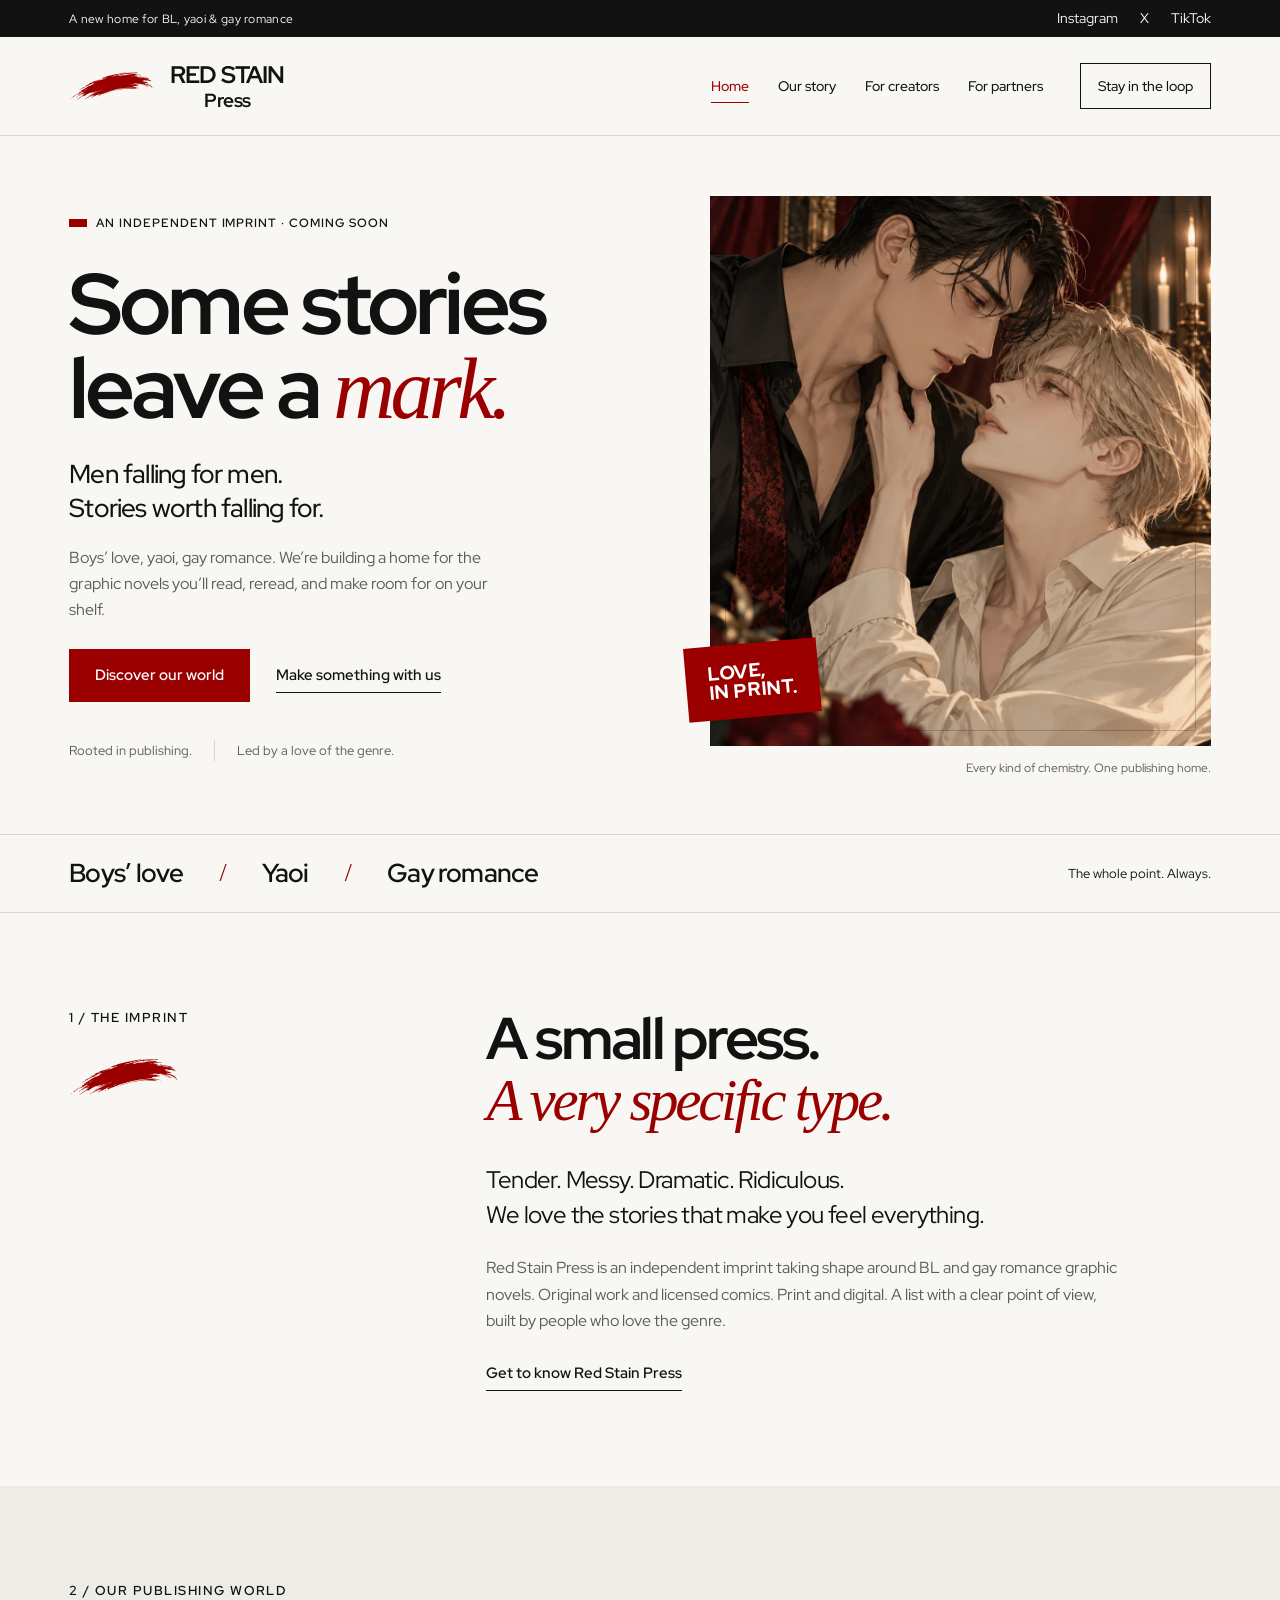
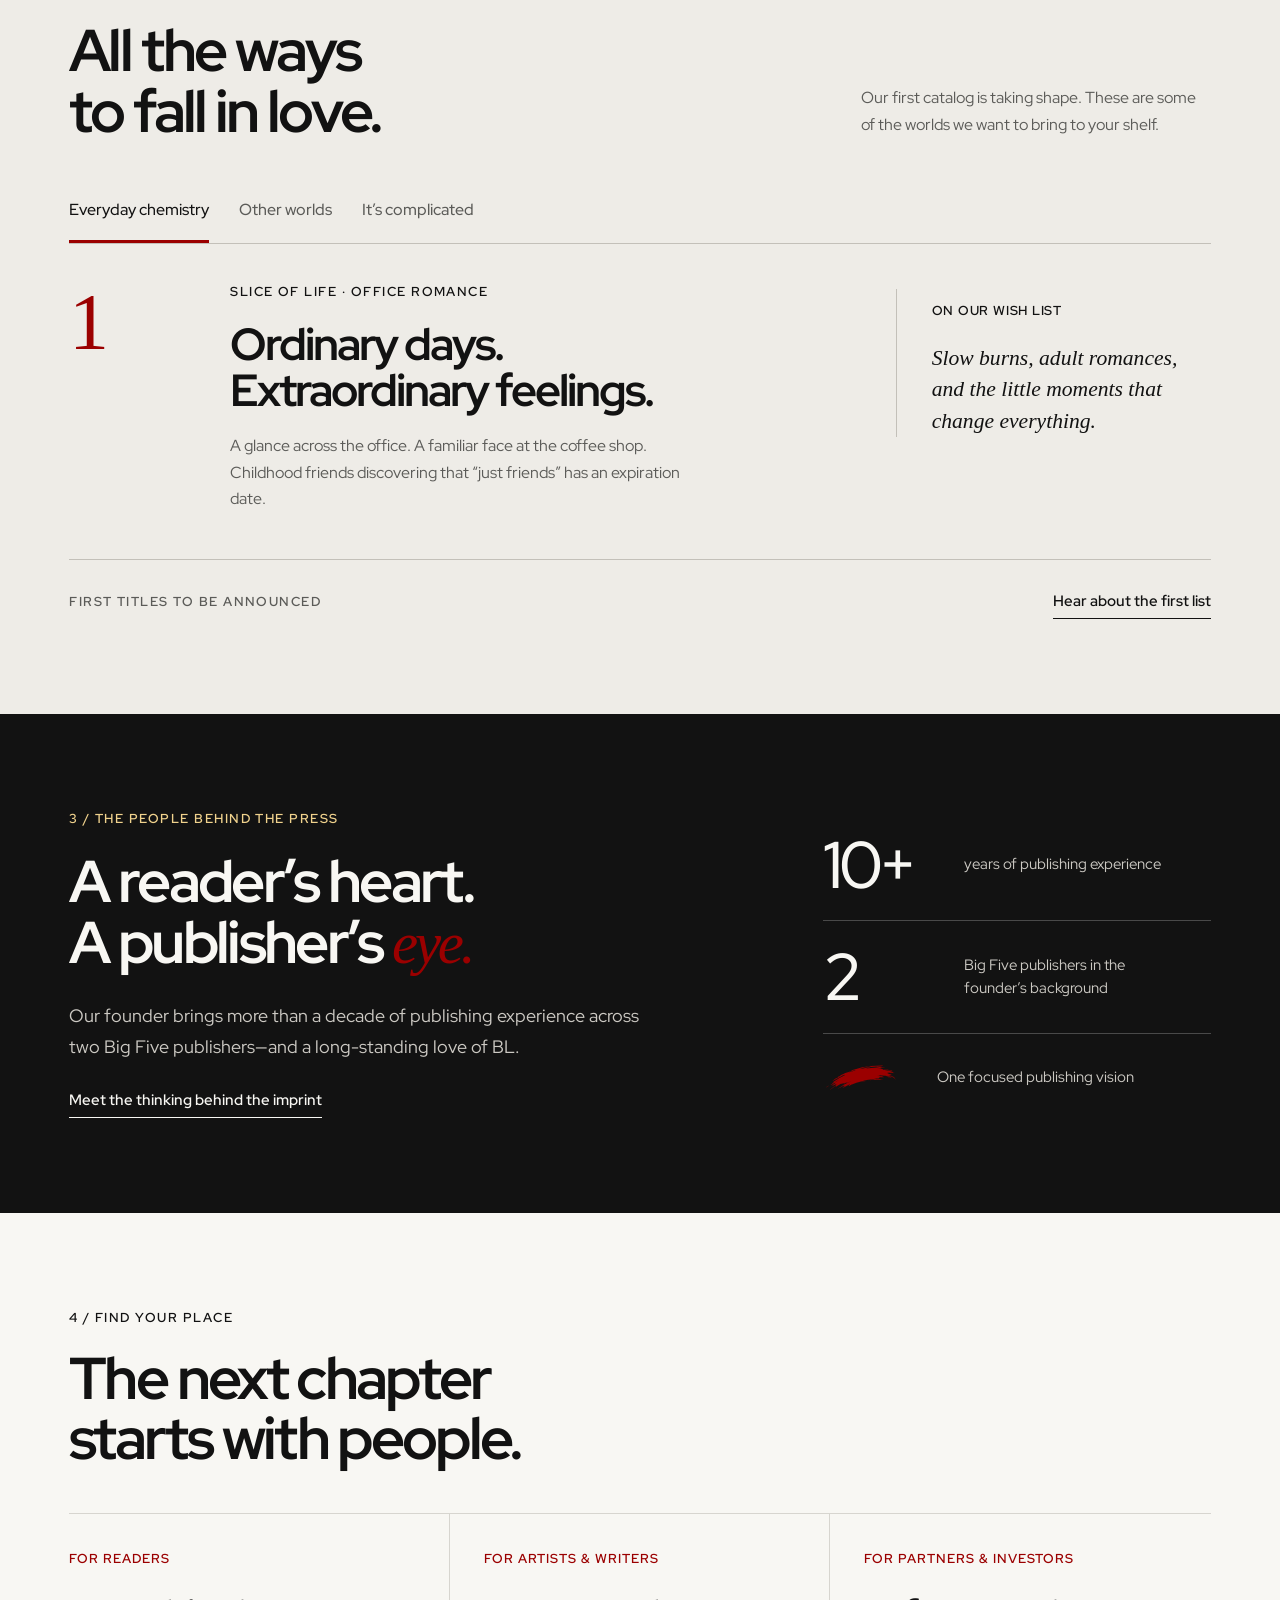
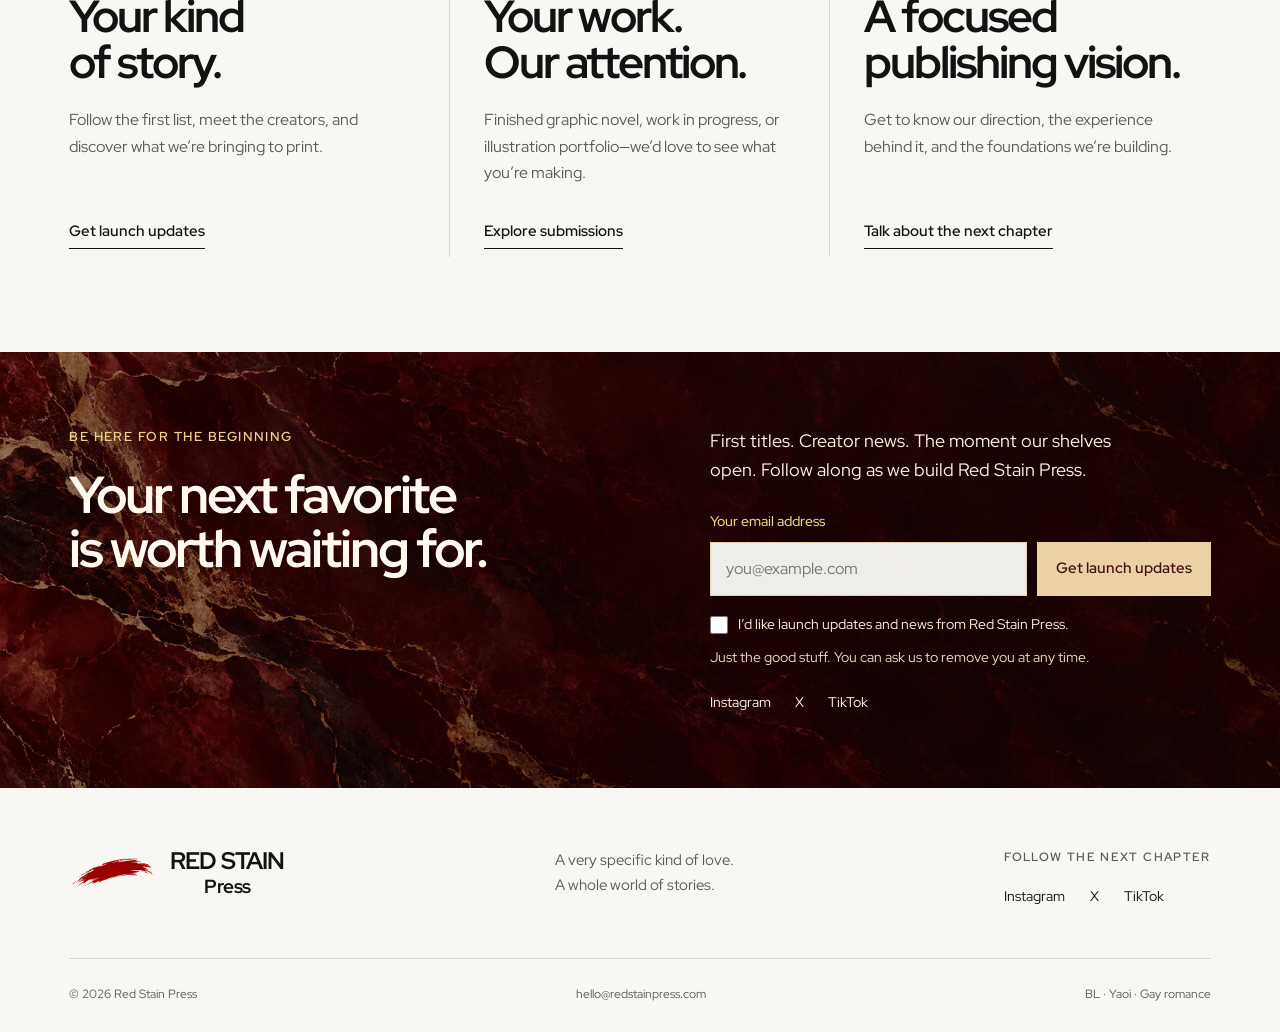
==== index.html @ 4b6e8283 "Redesign publisher website and apply horizontal brand identity" ====
<!doctype html><html lang="en"><head><meta charset="utf-8"><meta name="viewport" content="width=device-width, initial-scale=1"><title>Stories that leave a mark — Red Stain Press</title><meta name="description" content="A new home for boys’ love, yaoi, and gay romance graphic novels. Meet Red Stain Press, discover our plans, and share your work."><link rel="canonical" href="https://redstainpress.com/"><meta name="theme-color" content="#9B0000"><link rel="icon" type="image/svg+xml" href="assets/brand-favicon.svg"><link rel="preconnect" href="https://fonts.googleapis.com"><link rel="preconnect" href="https://fonts.gstatic.com" crossorigin><link href="https://fonts.googleapis.com/css2?family=Red+Hat+Display:ital,wght@0,400;0,500;0,600;0,700;0,800;0,900;1,500;1,600&display=swap" rel="stylesheet"><link rel="stylesheet" href="style.css"><script src="script.js" defer></script><script src="forms.js" defer></script></head><body><a class="skip-link" href="#main">Skip to content</a><div class="social-strip"><span>A new home for BL, yaoi & gay romance</span><div aria-label="Social media"><a href="https://www.instagram.com/redstainpress" target="_blank" rel="noopener noreferrer" aria-label="Red Stain Press on Instagram">Instagram</a><a href="https://x.com/redstainpress" target="_blank" rel="noopener noreferrer" aria-label="Red Stain Press on X">X</a><a href="https://www.tiktok.com/@redstainpress" target="_blank" rel="noopener noreferrer" aria-label="Red Stain Press on TikTok">TikTok</a></div></div><header class="site-header"><div class="header-inner"><a class="brand" href="index.html" aria-label="Red Stain Press home"><img src="assets/brand-horizontal.svg" width="85" height="31" alt=""><span class="brand-wordmark"><span class="brand-name">RED STAIN</span><span class="brand-press">Press</span></span></a><button class="menu-toggle" type="button" aria-expanded="false" aria-controls="primary-nav">Menu <span aria-hidden="true">☰</span></button><nav id="primary-nav" aria-label="Main navigation"><a aria-current="page" href="index.html">Home</a><a  href="about.html">Our story</a><a  href="creators.html">For creators</a><a  href="partners.html">For partners</a><a class="nav-cta" href="index.html#signup-form">Stay in the loop</a><div class="nav-socials" aria-label="Follow Red Stain Press"><a href="https://www.instagram.com/redstainpress" target="_blank" rel="noopener noreferrer" aria-label="Red Stain Press on Instagram">Instagram</a><a href="https://x.com/redstainpress" target="_blank" rel="noopener noreferrer" aria-label="Red Stain Press on X">X</a><a href="https://www.tiktok.com/@redstainpress" target="_blank" rel="noopener noreferrer" aria-label="Red Stain Press on TikTok">TikTok</a></div></nav></div></header><main id="main">
<section class="hero section-pad"><div class="hero-copy"><div class="eyebrow"><span class="small-mark"></span>An independent imprint · Coming soon</div><h1>Some stories<br>leave a <em>mark.</em></h1><p class="hero-lede">Men falling for men.<br>Stories worth falling for.</p><p class="hero-description">Boys’ love, yaoi, gay romance. We’re building a home for the graphic novels you’ll read, reread, and make room for on your shelf.</p><div class="button-row"><a class="button" href="#our-list">Discover our world</a><a class="text-link" href="creators.html">Make something with us</a></div><div class="hero-footnote"><span>Rooted in publishing.</span><span>Led by a love of the genre.</span></div></div><figure class="hero-art"><div class="art-frame"><img src="assets/manhwa-hero-v2.webp" width="1024" height="1280" alt="Manhwa-style illustration of two adult men in an intimate near-embrace, with red and gold accents." fetchpriority="high"><div class="art-stamp" aria-hidden="true">LOVE,<br>IN PRINT.</div></div><figcaption>Every kind of chemistry. One publishing home.</figcaption></figure></section>
<div class="genre-band" aria-label="Our publishing focus"><span>Boys’ love</span><span class="band-mark" aria-hidden="true">/</span><span>Yaoi</span><span class="band-mark" aria-hidden="true">/</span><span>Gay romance</span><span class="band-small">The whole point. Always.</span></div>
<section class="intro section-pad"><div class="section-label"><span class="eyebrow">1 / The imprint</span><img src="assets/brand-horizontal.svg" width="110" height="40" alt="" loading="lazy"></div><div><h2>A small press.<br><em>A very specific type.</em></h2><p class="large-copy">Tender. Messy. Dramatic. Ridiculous.<br>We love the stories that make you feel everything.</p><p>Red Stain Press is an independent imprint taking shape around BL and gay romance graphic novels. Original work and licensed comics. Print and digital. A list with a clear point of view, built by people who love the genre.</p><a class="text-link" href="about.html">Get to know Red Stain Press</a></div></section>
<section class="list-section section-pad" id="our-list"><div class="section-heading"><div><span class="eyebrow">2 / Our publishing world</span><h2>All the ways<br>to fall in love.</h2></div><p>Our first catalog is taking shape. These are some of the worlds we want to bring to your shelf.</p></div><div class="trope-tabs" role="tablist" aria-label="Explore our publishing interests"><button id="tab-everyday" role="tab" aria-selected="true" aria-controls="trope-panel" data-trope="everyday">Everyday chemistry</button><button id="tab-fantasy" role="tab" aria-selected="false" aria-controls="trope-panel" data-trope="fantasy" tabindex="-1">Other worlds</button><button id="tab-complicated" role="tab" aria-selected="false" aria-controls="trope-panel" data-trope="complicated" tabindex="-1">It’s complicated</button></div><div id="trope-panel" role="tabpanel" aria-labelledby="tab-everyday" tabindex="0"><div class="trope-feature"><span class="trope-number" aria-hidden="true">1</span><div><span class="eyebrow" id="trope-label">Slice of life · Office romance</span><h3 id="trope-title">Ordinary days.<br>Extraordinary feelings.</h3><p id="trope-copy">A glance across the office. A familiar face at the coffee shop. Childhood friends discovering that “just friends” has an expiration date.</p></div><div class="trope-note"><span>On our wish list</span><p id="trope-note">Slow burns, adult romances, and the little moments that change everything.</p></div></div></div><div class="catalog-note"><span class="eyebrow">First titles to be announced</span><a href="index.html#signup-form" class="text-link">Hear about the first list</a></div></section>
<section class="expertise section-pad"><div><span class="eyebrow">3 / The people behind the press</span><h2>A reader’s heart.<br>A publisher’s <em>eye.</em></h2><p>Our founder brings more than a decade of publishing experience across two Big Five publishers—and a long-standing love of BL.</p><a class="text-link" href="about.html#experience">Meet the thinking behind the imprint</a></div><div class="expertise-facts"><div><span class="fact">10+</span><span>years of publishing experience</span></div><div><span class="fact">2</span><span>Big Five publishers in the founder’s background</span></div><div class="fact-last"><img class="brand-mark-on-dark" src="assets/brand-horizontal-small.svg" width="74" height="27" alt=""><span>One focused publishing vision</span></div></div></section>
<section class="audiences section-pad"><div class="section-heading"><div><span class="eyebrow">4 / Find your place</span><h2>The next chapter<br>starts with people.</h2></div></div><div class="audience-grid"><article><span class="eyebrow">For readers</span><h3>Your kind<br>of story.</h3><p>Follow the first list, meet the creators, and discover what we’re bringing to print.</p><a class="text-link" href="index.html#signup-form">Get launch updates</a></article><article><span class="eyebrow">For artists & writers</span><h3>Your work.<br>Our attention.</h3><p>Finished graphic novel, work in progress, or illustration portfolio—we’d love to see what you’re making.</p><a class="text-link" href="creators.html">Explore submissions</a></article><article><span class="eyebrow">For partners & investors</span><h3>A focused<br>publishing vision.</h3><p>Get to know our direction, the experience behind it, and the foundations we’re building.</p><a class="text-link" href="partners.html">Talk about the next chapter</a></article></div></section>
<section class="updates section-pad" id="updates"><div><span class="eyebrow">Be here for the beginning</span><h2>Your next favorite<br>is worth waiting for.</h2></div><div><p>First titles. Creator news. The moment our shelves open. Follow along as we build Red Stain Press.</p><form class="newsletter-form" id="signup-form" data-newsletter data-endpoint="https://script.google.com/macros/s/AKfycbwiBSSYZHi8AgSeNt6zwCwIirHQGSG9rbxlTgSQbGz2_f6EEWNxwoJRseT6T_4bfnNV/exec"><label for="signup-email">Your email address</label><div class="newsletter-fields"><input id="signup-email" name="email" type="email" autocomplete="email" placeholder="you@example.com" required maxlength="254" aria-describedby="signup-note"><button type="submit" class="button light">Get launch updates</button></div><label class="signup-consent"><input type="checkbox" name="consent" required value="yes"> <span>I’d like launch updates and news from Red Stain Press.</span></label><p class="form-note" id="signup-note" role="status" aria-live="polite">Just the good stuff. You can ask us to remove you at any time.</p><noscript><p>Please enable JavaScript to sign up, or email <a href="mailto:hello@redstainpress.com?subject=Launch%20updates">hello@redstainpress.com</a>.</p></noscript></form><div class="updates-socials"><a href="https://www.instagram.com/redstainpress" target="_blank" rel="noopener noreferrer" aria-label="Red Stain Press on Instagram">Instagram</a><a href="https://x.com/redstainpress" target="_blank" rel="noopener noreferrer" aria-label="Red Stain Press on X">X</a><a href="https://www.tiktok.com/@redstainpress" target="_blank" rel="noopener noreferrer" aria-label="Red Stain Press on TikTok">TikTok</a></div></div></section></main><footer class="site-footer"><div class="footer-top"><a class="brand footer-brand" href="index.html" aria-label="Red Stain Press home"><img src="assets/brand-horizontal.svg" width="85" height="31" alt=""><span class="brand-wordmark"><span class="brand-name">RED STAIN</span><span class="brand-press">Press</span></span></a><p>A very specific kind of love.<br>A whole world of stories.</p><div class="footer-social"><span class="eyebrow">Follow the next chapter</span><div><a href="https://www.instagram.com/redstainpress" target="_blank" rel="noopener noreferrer" aria-label="Red Stain Press on Instagram">Instagram</a><a href="https://x.com/redstainpress" target="_blank" rel="noopener noreferrer" aria-label="Red Stain Press on X">X</a><a href="https://www.tiktok.com/@redstainpress" target="_blank" rel="noopener noreferrer" aria-label="Red Stain Press on TikTok">TikTok</a></div></div></div><div class="footer-bottom"><span>© 2026 Red Stain Press</span><a href="mailto:hello@redstainpress.com">hello@redstainpress.com</a><span>BL · Yaoi · Gay romance</span></div></footer></body></html>
---- style.css ----
:root{--red:#9b0000;--gold:#f0d28d;--ink:#121212;--paper:#f8f7f3;--white:#fff;--muted:#5b5b58;--line:#d7d5cf;--font:'Red Hat Display',Arial,sans-serif;--serif:Georgia,'Times New Roman',serif}*{box-sizing:border-box}html{scroll-behavior:smooth;scroll-padding-top:110px}body{margin:0;background:var(--paper);color:var(--ink);font:400 1rem/1.65 var(--font)}a{color:inherit;text-decoration:none}button{font:inherit}img{max-width:100%;display:block}p{margin:0 0 1.4rem}h1,h2,h3{margin:0;font-weight:700;line-height:1.03;letter-spacing:-.045em}h1{font-size:clamp(3.5rem,6.8vw,6.8rem)}h2{font-size:clamp(2.7rem,4.6vw,4.5rem)}h3{font-size:2.25rem}h1 em,h2 em,blockquote em{font-family:var(--serif);font-weight:400;letter-spacing:-.055em;color:var(--red)}.section-pad{padding:95px max(5.4vw,calc((100vw - 1440px)/2))}.eyebrow{display:block;font-weight:600;font-size:.8rem;line-height:1.5;letter-spacing:.115em;text-transform:uppercase}.button{display:inline-flex;justify-content:center;align-items:center;min-height:52px;padding:13px 25px;background:var(--red);color:#fff;font-weight:600;border:1px solid var(--red);font-size:.95rem;transition:background .2s,transform .2s}.button:hover{background:#730000;transform:translateY(-2px)}.button.light{background:var(--paper);border-color:var(--paper);color:var(--red)}.button.light:hover{background:#fff}.text-link{display:inline-block;padding:4px 0;border-bottom:1px solid currentColor;font-size:.95rem;font-weight:600}.text-link:hover{color:var(--red)}.button-row{display:flex;align-items:center;gap:26px;flex-wrap:wrap}.skip-link{position:fixed;left:16px;top:-100px;z-index:100;background:var(--red);color:white;padding:12px}.skip-link:focus{top:16px}a:focus-visible,button:focus-visible,summary:focus-visible,[tabindex]:focus-visible{outline:3px solid #ad7400;outline-offset:6px}.site-header{border-bottom:1px solid var(--line);position:relative;background:var(--paper);z-index:10}.header-inner{display:flex;align-items:center;justify-content:space-between;gap:36px;min-height:98px;padding:14px 5.4vw}.brand{display:flex;gap:12px;align-items:center;flex-shrink:0;line-height:1.07;font-weight:800;font-size:1.25rem;letter-spacing:-.035em}.brand img{width:74px;height:auto}.brand-press{display:block;font-weight:500;font-size:.86em;letter-spacing:.04em}.site-header nav{display:flex;align-items:center;gap:29px}.site-header nav>a{font-weight:500;font-size:.9rem;white-space:nowrap;padding:5px 0}.site-header nav>a:hover,.site-header nav>a[aria-current]{color:var(--red)}.site-header nav>a[aria-current]{border-bottom:1px solid var(--red)}.site-header nav>.nav-cta{border:1px solid var(--ink);padding:10px 17px;margin-left:8px}.nav-socials{display:none;gap:20px}.menu-toggle{display:none}.hero{display:grid;grid-template-columns:1.15fr 1fr;gap:5vw;align-items:center;padding-top:60px;padding-bottom:55px;max-width:1600px;margin:auto}.hero .eyebrow{display:flex;align-items:center;gap:9px;margin-bottom:30px;letter-spacing:.08em;font-size:.75rem}.small-mark{height:8px;width:18px;background:var(--red);display:inline-block}.hero h1{margin-bottom:25px;font-size:clamp(4.3rem,6.7vw,7rem);line-height:.98}.hero h1 em{display:inline-block}.hero-lede{font-size:1.65rem;line-height:1.3;font-weight:500;letter-spacing:-.03em;margin-bottom:18px}.hero-description{max-width:440px;color:var(--muted);font-size:1.02rem;line-height:1.6;margin-bottom:27px}.hero-footnote{display:flex;gap:22px;color:var(--muted);margin-top:38px;font-size:.8rem}.hero-footnote span+span{padding-left:22px;border-left:1px solid var(--line)}.hero-art{margin:0;position:relative}.art-frame{position:relative;overflow:visible;background:#eee9dc}.art-frame>img{width:100%;height:clamp(420px,43vw,660px);object-fit:cover;object-position:center 45%}.art-frame:before{position:absolute;inset:15px;border:1px solid rgb(18 18 18 / .22);content:'';pointer-events:none}.art-stamp{position:absolute;bottom:29px;left:-24px;padding:18px 22px;background:var(--red);color:white;font-weight:800;line-height:1;font-size:1.2rem;letter-spacing:.035em;transform:rotate(-5deg)}.hero-art figcaption{text-align:right;margin-top:13px;color:var(--muted);font-size:.75rem}.genre-band{display:flex;gap:36px;align-items:center;border-top:1px solid var(--line);border-bottom:1px solid var(--line);padding:23px 5.4vw;font-size:1.6rem;line-height:1.2;letter-spacing:-.03em;font-weight:600}.genre-band .band-mark{font-family:var(--serif);font-weight:400;color:var(--red)}.genre-band .band-small{margin-left:auto;font-size:.8rem;font-weight:400;letter-spacing:0}.intro,.story{display:grid;grid-template-columns:1fr 2.3fr;gap:8vw}.section-label{display:flex;flex-direction:column;align-items:flex-start;gap:30px}.intro h2,.story h2{margin-bottom:32px}.intro p,.story p{max-width:760px}.intro .large-copy,.story .large-copy{font-size:1.5rem;line-height:1.45;letter-spacing:-.025em}.intro p:not(.large-copy),.story p:not(.large-copy){color:var(--muted);max-width:640px}.section-heading{display:flex;align-items:flex-end;gap:9vw;justify-content:space-between;margin-bottom:44px}.section-heading h2{margin-top:20px}.section-heading>p{max-width:350px;color:var(--muted);margin-bottom:3px}.list-section{background:#eeece7}.trope-tabs{display:flex;gap:30px;border-bottom:1px solid #c3c0b9;margin-bottom:38px}.trope-tabs button{border:0;border-bottom:3px solid transparent;cursor:pointer;color:var(--muted);background:transparent;font-weight:500;font-size:1rem;padding:12px 0 16px}.trope-tabs button:hover{color:var(--red)}.trope-tabs button[aria-selected=true]{border-color:var(--red);color:var(--ink)}.trope-feature{display:grid;grid-template-columns:.4fr 2fr 1fr;gap:35px;align-items:start;min-height:240px}.trope-number{font-family:var(--serif);font-size:5rem;line-height:1;color:var(--red)}.trope-feature h3{font-size:2.8rem;margin:20px 0 20px}.trope-feature p{max-width:480px;color:var(--muted)}.trope-note{border-left:1px solid #c3c0b9;padding:8px 0 0 35px;margin-top:7px}.trope-note>span{font-size:.8rem;text-transform:uppercase;letter-spacing:.06em;font-weight:600}.trope-note p{font-family:var(--serif);font-style:italic;font-size:1.35rem;line-height:1.45;margin:20px 0 0;color:var(--ink)}.catalog-note{margin-top:24px;border-top:1px solid #c3c0b9;padding-top:25px;display:flex;align-items:center;justify-content:space-between}.catalog-note .eyebrow{color:var(--muted)}.expertise{background:var(--ink);color:var(--paper);display:grid;grid-template-columns:1.55fr 1fr;gap:12vw}.expertise .eyebrow{color:#d2cfca}.expertise h2{margin-top:23px;margin-bottom:27px}.expertise h2 em{color:#dd9696}.expertise p{max-width:580px;color:#ccc9c3;font-size:1.15rem}.expertise .text-link:hover{color:#e7aaaa}.expertise-facts>div{display:flex;gap:26px;align-items:center;border-bottom:1px solid #494949;padding:23px 0}.expertise-facts .fact{font-size:4.1rem;letter-spacing:-.07em;font-weight:500;min-width:115px;line-height:1}.expertise-facts>div>span:last-child{line-height:1.5;color:#ccc9c3;max-width:200px;font-size:.95rem}.expertise-facts .fact-last{gap:40px;border:0;padding-top:30px}.audience-grid{display:grid;grid-template-columns:repeat(3,1fr);border-top:1px solid var(--line)}.audience-grid article{padding:35px 34px 8px;border-right:1px solid var(--line);display:flex;flex-direction:column;align-items:flex-start}.audience-grid article:first-child{padding-left:0}.audience-grid article:last-child{border:0;padding-right:0}.audience-grid h3{margin:25px 0 22px;font-size:2.8rem}.audience-grid p{color:var(--muted);margin-bottom:28px;max-width:315px;flex:1}.audience-grid .eyebrow{color:var(--red);letter-spacing:.075em}.updates{background:var(--red);color:var(--paper);display:grid;grid-template-columns:1.5fr 1fr;gap:10vw;padding-top:75px;padding-bottom:75px}.updates h2{margin-top:22px}.updates>div>p{font-size:1.13rem;max-width:410px;color:#f1dad6}.updates-socials{display:flex;gap:24px;margin-top:28px;font-size:.9rem}.updates-socials a:hover{text-decoration:underline}.site-footer{padding:60px 5.4vw 27px;background:var(--paper)}.footer-top{display:flex;align-items:flex-start;gap:6vw;justify-content:space-between;padding-bottom:50px}.footer-top>p{font-size:.95rem;color:var(--muted);line-height:1.6;margin:0}.footer-social .eyebrow{font-size:.75rem;color:var(--muted);margin-bottom:18px}.footer-social>div{display:flex;gap:25px;font-size:.9rem}.footer-social a:hover{color:var(--red)}.footer-bottom{display:flex;gap:24px;justify-content:space-between;border-top:1px solid var(--line);padding-top:25px;color:var(--muted);font-size:.78rem}.page-hero{padding-top:83px;padding-bottom:80px;border-bottom:1px solid var(--line)}.page-hero .eyebrow{color:var(--red);margin-bottom:25px}.page-hero h1{max-width:1050px;margin-bottom:28px}.page-lede{font-size:1.5rem;line-height:1.4;letter-spacing:-.015em;color:var(--muted);max-width:850px}.page-hero .button{margin-top:15px}.pullquote{background:var(--ink);color:var(--paper);text-align:center;padding-top:70px;padding-bottom:70px}.pullquote img{margin:0 auto 30px}.pullquote blockquote{font-size:clamp(2.5rem,4.5vw,4.3rem);line-height:1.2;font-weight:500;letter-spacing:-.04em;margin:0}.pullquote em{color:#dd9696}.story .button-row{margin-top:30px}.tag-list{display:flex;gap:10px;flex-wrap:wrap;margin-top:30px}.tag-list span{padding:7px 13px;border:1px solid var(--line);font-size:.88rem}.creator-process,.partner-plan{background:#eeece7}.process-grid{display:grid;grid-template-columns:repeat(3,1fr);gap:45px}.process-grid article{border-top:1px solid #c3c0b9;padding-top:25px}.step{font-size:2rem;line-height:1;font-family:var(--serif);color:var(--red)}.process-grid h3{font-size:1.65rem;letter-spacing:-.025em;line-height:1.2;margin:25px 0 20px}.process-grid p{color:var(--muted)}.guidelines{display:grid;grid-template-columns:1fr 1.15fr;gap:10vw}.guidelines h2{margin:25px 0}.guidelines>div>p{color:var(--muted);max-width:400px}.guideline-list details{border-top:1px solid var(--line);padding:20px 0}.guideline-list details:last-child{border-bottom:1px solid var(--line)}.guideline-list summary{font-size:1.1rem;font-weight:600;cursor:pointer;padding-right:10px}.guideline-list p{color:var(--muted);margin:20px 0 0}.creator-cta{text-align:center;background:#eeece7}.creator-cta h2{margin:25px 0}.creator-cta .button-row{justify-content:center;margin-top:30px}.partner-contact{background:var(--ink);color:var(--paper)}.partner-contact h2{margin:25px 0}.partner-contact h2 em{color:#dd9696}.partner-contact p{max-width:650px;color:#ccc9c3;font-size:1.15rem}.partner-contact .button{margin-top:15px}.contact-email{margin-top:20px;font-size:.95rem}.contact-email a{border-bottom:1px solid #aaa}.contact-email a:hover{color:#dd9696}
@media(min-width:1500px){.hero{padding-left:80px;padding-right:80px}.header-inner,.genre-band,.site-footer{padding-left:max(5.4vw,calc((100vw - 1440px)/2));padding-right:max(5.4vw,calc((100vw - 1440px)/2))}}
@media(max-width:1100px){.header-inner{gap:25px}.site-header nav{gap:18px}.site-header nav>.nav-cta{margin-left:0}.brand{font-size:1.08rem}.brand img{width:60px}.hero{gap:4vw}.hero h1{font-size:6.8vw}.hero-footnote{gap:12px;font-size:.75rem}.hero-footnote span+span{padding-left:12px}.hero .button-row{gap:15px}.hero .text-link{font-size:.86rem}.expertise{gap:7vw}.expertise-facts .fact{min-width:90px}.trope-feature{grid-template-columns:.3fr 1.8fr 1fr}.audience-grid article{padding-left:25px;padding-right:25px}.audience-grid h3{font-size:2.5rem}.section-pad{padding-top:75px;padding-bottom:75px}.hero{padding-top:48px;padding-bottom:45px}.art-frame>img{height:48vw}}
@media(max-width:850px){.header-inner{min-height:83px}.menu-toggle{display:flex;align-items:center;gap:14px;background:none;border:1px solid var(--line);padding:8px 13px;font-size:.9rem;cursor:pointer}.site-header nav{display:none;position:absolute;top:100%;left:0;right:0;background:var(--paper);padding:24px 5.4vw 30px;border-bottom:1px solid var(--line);box-shadow:0 15px 18px #0000000a;flex-direction:column;align-items:stretch;gap:10px}.site-header nav.is-open{display:flex}.site-header nav>a{padding:10px 0;font-size:1.03rem}.site-header nav>.nav-cta{padding:12px 15px;text-align:center;margin-top:10px}.nav-socials{display:flex;margin-top:15px;font-size:.9rem}.hero h1{font-size:7.8vw}.hero .eyebrow{font-size:.75rem;margin-bottom:23px;max-width:260px}.hero-lede{font-size:1.35rem}.hero-description{font-size:.97rem}.hero-footnote{display:none}.hero .button-row{align-items:flex-start;flex-direction:column;gap:15px}.art-frame>img{height:57vw}.art-stamp{padding:14px 17px;font-size:1rem;left:-14px}.hero-art figcaption{font-size:.75rem}.genre-band{gap:22px;font-size:1.3rem}.genre-band .band-small{display:none}.intro,.story{grid-template-columns:1fr 3fr;gap:30px}.section-label>.eyebrow{font-size:.75rem}.section-heading{gap:50px}.section-heading>p{max-width:280px}.trope-feature{grid-template-columns:.3fr 2fr;gap:25px}.trope-note{grid-column:2;border-left:0;border-top:1px solid #c3c0b9;padding:20px 0 0;margin:10px 0}.trope-note p{margin-top:10px;max-width:100%;font-size:1.15rem}.trope-feature h3{font-size:2.4rem}.expertise{grid-template-columns:1fr;gap:40px}.expertise-facts{display:flex;gap:25px;align-items:flex-start}.expertise-facts>div{flex:1;border:0;padding:0;flex-direction:column;align-items:flex-start;gap:15px}.expertise-facts .fact-last{padding-top:8px;gap:32px}.expertise-facts .fact{font-size:3.4rem}.audience-grid h3{font-size:2.1rem}.audience-grid article{padding-left:18px;padding-right:18px}.audience-grid p{font-size:.95rem}.audience-grid .eyebrow{font-size:.75rem}.updates{gap:40px;grid-template-columns:1.2fr 1fr}.updates h2{font-size:3rem}.footer-top{flex-wrap:wrap;gap:30px}.footer-top>p{margin-left:auto}.footer-social{flex-basis:100%;padding-top:15px}.footer-social .eyebrow{margin-bottom:12px}.process-grid{gap:25px}.process-grid h3{font-size:1.4rem}.guidelines{gap:40px}}
@media(max-width:600px){html{scroll-padding-top:20px}.section-pad{padding:56px 6vw}.header-inner{padding:14px 6vw;min-height:78px}.brand{font-size:1.13rem}.brand img{width:64px}.hero{grid-template-columns:1fr;gap:40px;padding-top:39px}.hero h1{font-size:clamp(3.6rem,13.3vw,5.5rem);margin-bottom:22px}.hero .eyebrow{font-size:.75rem;max-width:none;margin-bottom:24px}.hero-lede{font-size:1.5rem}.hero-description{font-size:1rem;max-width:95%}.hero .button-row{flex-direction:row;align-items:center;gap:20px}.hero .text-link{font-size:.87rem}.hero .button{font-size:.87rem;padding-left:16px;padding-right:16px;min-height:48px}.hero-art{max-width:100%;margin-top:5px}.art-frame>img{height:110vw;max-height:600px;object-position:center 43%}.art-stamp{left:-8px;bottom:25px;padding:16px 20px;font-size:1.15rem}.hero-art figcaption{font-size:.73rem}.genre-band{padding:21px 6vw;gap:14px;justify-content:space-between;font-size:1.12rem}.intro,.story{grid-template-columns:1fr;gap:28px}.section-label{flex-direction:row;justify-content:space-between;align-items:center}.section-label>img{width:70px}.intro h2,.story h2{font-size:2.6rem;margin-bottom:25px}.intro .large-copy,.story .large-copy{font-size:1.25rem}.section-heading{flex-direction:column;align-items:flex-start;gap:24px;margin-bottom:30px}.section-heading>p{max-width:100%}.section-heading h2{font-size:2.75rem;margin-top:18px}.eyebrow{font-size:.75rem}.trope-tabs{gap:15px;justify-content:space-between;margin-bottom:28px}.trope-tabs button{font-size:.86rem;padding:10px 0 14px;line-height:1.25;max-width:110px;text-align:left}.trope-feature{grid-template-columns:1fr;gap:15px}.trope-number{font-size:3.2rem}.trope-feature h3{font-size:2.35rem;margin:15px 0 18px}.trope-note{grid-column:1;margin-top:0}.trope-note p{font-size:1.25rem}.catalog-note{flex-direction:column;gap:12px;align-items:flex-start;margin-top:30px}.expertise h2{font-size:2.65rem}.expertise p{font-size:1.05rem}.expertise-facts{flex-wrap:wrap;gap:28px}.expertise-facts>div{min-width:calc(50% - 14px)}.expertise-facts .fact-last{flex-direction:row;align-items:center;gap:30px;flex-basis:100%;border-top:1px solid #494949;padding-top:25px}.expertise-facts>div>span:last-child{font-size:.9rem}.audience-grid{grid-template-columns:1fr}.audience-grid article,.audience-grid article:first-child,.audience-grid article:last-child{padding:29px 0 30px;border:0;border-bottom:1px solid var(--line)}.audience-grid article:last-child{padding-bottom:0;border:0}.audience-grid .eyebrow{font-size:.75rem}.audience-grid h3{font-size:2.6rem;margin-top:18px}.audience-grid p{max-width:100%;font-size:1rem;margin-bottom:20px}.updates{grid-template-columns:1fr;gap:28px}.updates h2{font-size:2.65rem}.updates>div>p{font-size:1.05rem}.site-footer{padding:45px 6vw 25px}.footer-top{display:grid;grid-template-columns:1fr;gap:27px;padding-bottom:30px}.footer-top>p{margin:0}.footer-social{padding:0}.footer-social>div{font-size:1rem;gap:30px}.footer-bottom{flex-direction:column;gap:12px;font-size:.8rem}.page-hero h1{font-size:3.45rem}.page-lede{font-size:1.2rem}.page-lede br{display:none}.pullquote blockquote{font-size:2.4rem}.pullquote blockquote br{display:none}.process-grid{grid-template-columns:1fr;gap:25px}.process-grid h3{font-size:1.65rem;margin:18px 0 15px}.process-grid p{margin:0}.guidelines{grid-template-columns:1fr;gap:20px}.guidelines h2{font-size:2.7rem}.guideline-list summary{font-size:1rem}.creator-cta h2{font-size:2.8rem}.partner-contact h2{font-size:2.9rem}.partner-contact p{font-size:1.05rem}.tag-list{gap:8px}.tag-list span{font-size:.84rem}}
@media(prefers-reduced-motion:reduce){html{scroll-behavior:auto}*,*:before,*:after{transition:none!important}}
.social-strip{display:flex;justify-content:space-between;align-items:center;gap:20px;background:var(--ink);color:var(--paper);padding:8px 5.4vw;font-size:.75rem;line-height:1.5}.social-strip>span{letter-spacing:.025em}.social-strip>div{display:flex;gap:22px}.social-strip a:hover{text-decoration:underline}.social-strip a{font-size:.875rem}.audience-grid p{font-size:1rem}@media(max-width:850px){.social-strip{display:none}}@media(min-width:1500px){.social-strip{padding-left:max(5.4vw,calc((100vw - 1440px)/2));padding-right:max(5.4vw,calc((100vw - 1440px)/2))}}
/* Version 0.2: richer material, exact brand accents, and integrated forms. */
.expertise h2 em,.pullquote em,.partner-contact h2 em{color:var(--red);background:transparent;padding:0}
.updates{background:linear-gradient(90deg,rgba(18,3,4,.45),rgba(18,3,4,.62)),url('assets/red-gold-marble-banner.webp') center/cover no-repeat;color:#fff9ee;gap:7vw;grid-template-columns:1.1fr 1fr;position:relative}
.updates .eyebrow{color:var(--gold)}.updates>div>p{color:#fff4e2}.updates h2{font-size:clamp(2.7rem,4.1vw,4.1rem)}
.newsletter-form{max-width:590px}.newsletter-form>label:first-child{display:block;font-size:.9rem;font-weight:500;margin-bottom:10px}.newsletter-fields{display:flex;gap:10px}.newsletter-fields>input{flex:1;min-width:0;padding:13px 15px;border:1px solid #e4d0ab;background:rgba(248,247,243,.96);color:var(--ink);border-radius:0;font:1rem var(--font);min-height:52px}.newsletter-fields .button{white-space:nowrap;padding-left:18px;padding-right:18px;background:#ead2a4;border-color:#ead2a4;color:#451012}.newsletter-fields .button:hover{background:#f6e4c3}.signup-consent,.submission-consent{display:flex;align-items:flex-start;gap:10px;font-size:.875rem;line-height:1.5;margin-top:18px}.signup-consent input,.submission-consent input{flex:none;width:18px;height:18px;margin:2px 0 0;accent-color:var(--red)}.signup-consent{color:#fff4e2}.updates .form-note{font-size:.875rem;line-height:1.5;color:#e9ddca;margin:12px 0 0;max-width:none}.updates .form-note.success{color:#fff}.updates .form-note.error{color:#fff;background:#671111;padding:12px;border-left:2px solid #fff}.updates .form-note.request-sent{color:#fff6e8;border-left:2px solid #ead2a4;padding-left:12px}.updates-socials{margin-top:22px}.button:disabled{cursor:default;opacity:.75;transform:none}
.submission-section{display:grid;grid-template-columns:1fr 1.35fr;gap:9vw;border-top:1px solid var(--line)}.submission-intro h2{margin:25px 0 28px}.submission-intro p{max-width:400px;color:var(--muted)}.submission-intro .text-link{font-size:1rem}.submission-form{background:#eeece7;padding:35px}.form-two{display:grid;grid-template-columns:1fr 1fr;gap:20px}.field{margin-bottom:22px}.field>label{display:block;font-size:.95rem;font-weight:600;margin-bottom:9px}.field input,.field select,.field textarea{display:block;width:100%;background:var(--paper);color:var(--ink);border:1px solid #b6b2aa;border-radius:0;padding:13px 14px;font:1rem/1.4 var(--font);min-height:50px}.field textarea{resize:vertical;min-height:150px}.field input:focus,.field select:focus,.field textarea:focus,.newsletter-fields input:focus{outline:2px solid var(--red);outline-offset:3px}.field-hint{font-size:.875rem;line-height:1.5;color:var(--muted);margin:8px 0 0}.submission-consent{margin-bottom:15px}.submission-form>.field-hint{margin-bottom:25px}.submission-form .form-note{font-size:1rem;line-height:1.5;margin:20px 0 0}.submission-form .form-note:empty{display:none}.submission-form .form-note.error{color:var(--red)}.submission-form .form-note.success{color:#174824;border-left:3px solid #174824;padding-left:12px}.honeypot{position:absolute;width:1px;height:1px;overflow:hidden;clip-path:inset(50%)}.creator-process .section-heading>p{text-wrap:pretty;max-width:360px}.process-grid a{border-bottom:1px solid currentColor;overflow-wrap:anywhere}
@media(max-width:1100px){.updates{gap:5vw}.newsletter-fields{flex-direction:column}.newsletter-fields .button{align-self:flex-start}.submission-section{gap:5vw}.submission-form{padding:28px}.form-two{grid-template-columns:1fr;gap:0}}
@media(max-width:850px){.updates{grid-template-columns:1fr 1fr;gap:40px}.updates h2{font-size:2.8rem}.submission-section{grid-template-columns:1fr;gap:35px}.submission-intro p{max-width:600px}.form-two{grid-template-columns:1fr 1fr;gap:20px}}
@media(max-width:600px){.updates{grid-template-columns:1fr;gap:25px;background-position:35% center}.updates h2{font-size:2.65rem}.newsletter-fields{gap:12px}.newsletter-fields .button{width:100%}.submission-form{padding:25px 20px}.form-two{grid-template-columns:1fr;gap:0}.submission-intro h2{font-size:2.6rem}.signup-consent,.submission-consent{font-size:.9rem}.submission-section{padding-left:6vw;padding-right:6vw}.expertise h2 em,.pullquote em,.partner-contact h2 em{padding:0}}


/* Secondary gold is a text accent on dark grounds. */
.expertise .eyebrow,.partner-contact .eyebrow,.newsletter-form>label:first-child{color:var(--gold)}
.updates-socials a:hover{color:var(--gold)}

/* Selected horizontal identity — Red Hat Display; Press at 80% of name size. */
.brand{gap:16px;font-family:var(--font);font-size:24px;font-weight:700;letter-spacing:-.035em;line-height:1.05;color:var(--ink)}
.brand img{width:85px;height:auto;flex:none}
.brand-wordmark{display:flex;flex-direction:column;align-items:center}
.brand-name{white-space:nowrap}
.brand-press{font-size:.8em;font-weight:inherit;line-height:1.05;letter-spacing:-.025em;margin-top:3px;color:inherit}
.brand-mark-on-dark{background:transparent;padding:0}
@media(max-width:600px){.brand{font-size:22px;gap:12px}.brand img{width:74px}.brand-press{font-size:.8em}.header-inner{gap:18px}}
@media(max-width:360px){.brand{font-size:20px;gap:10px}.brand img{width:62px}.menu-toggle{gap:8px;padding:8px 10px}}
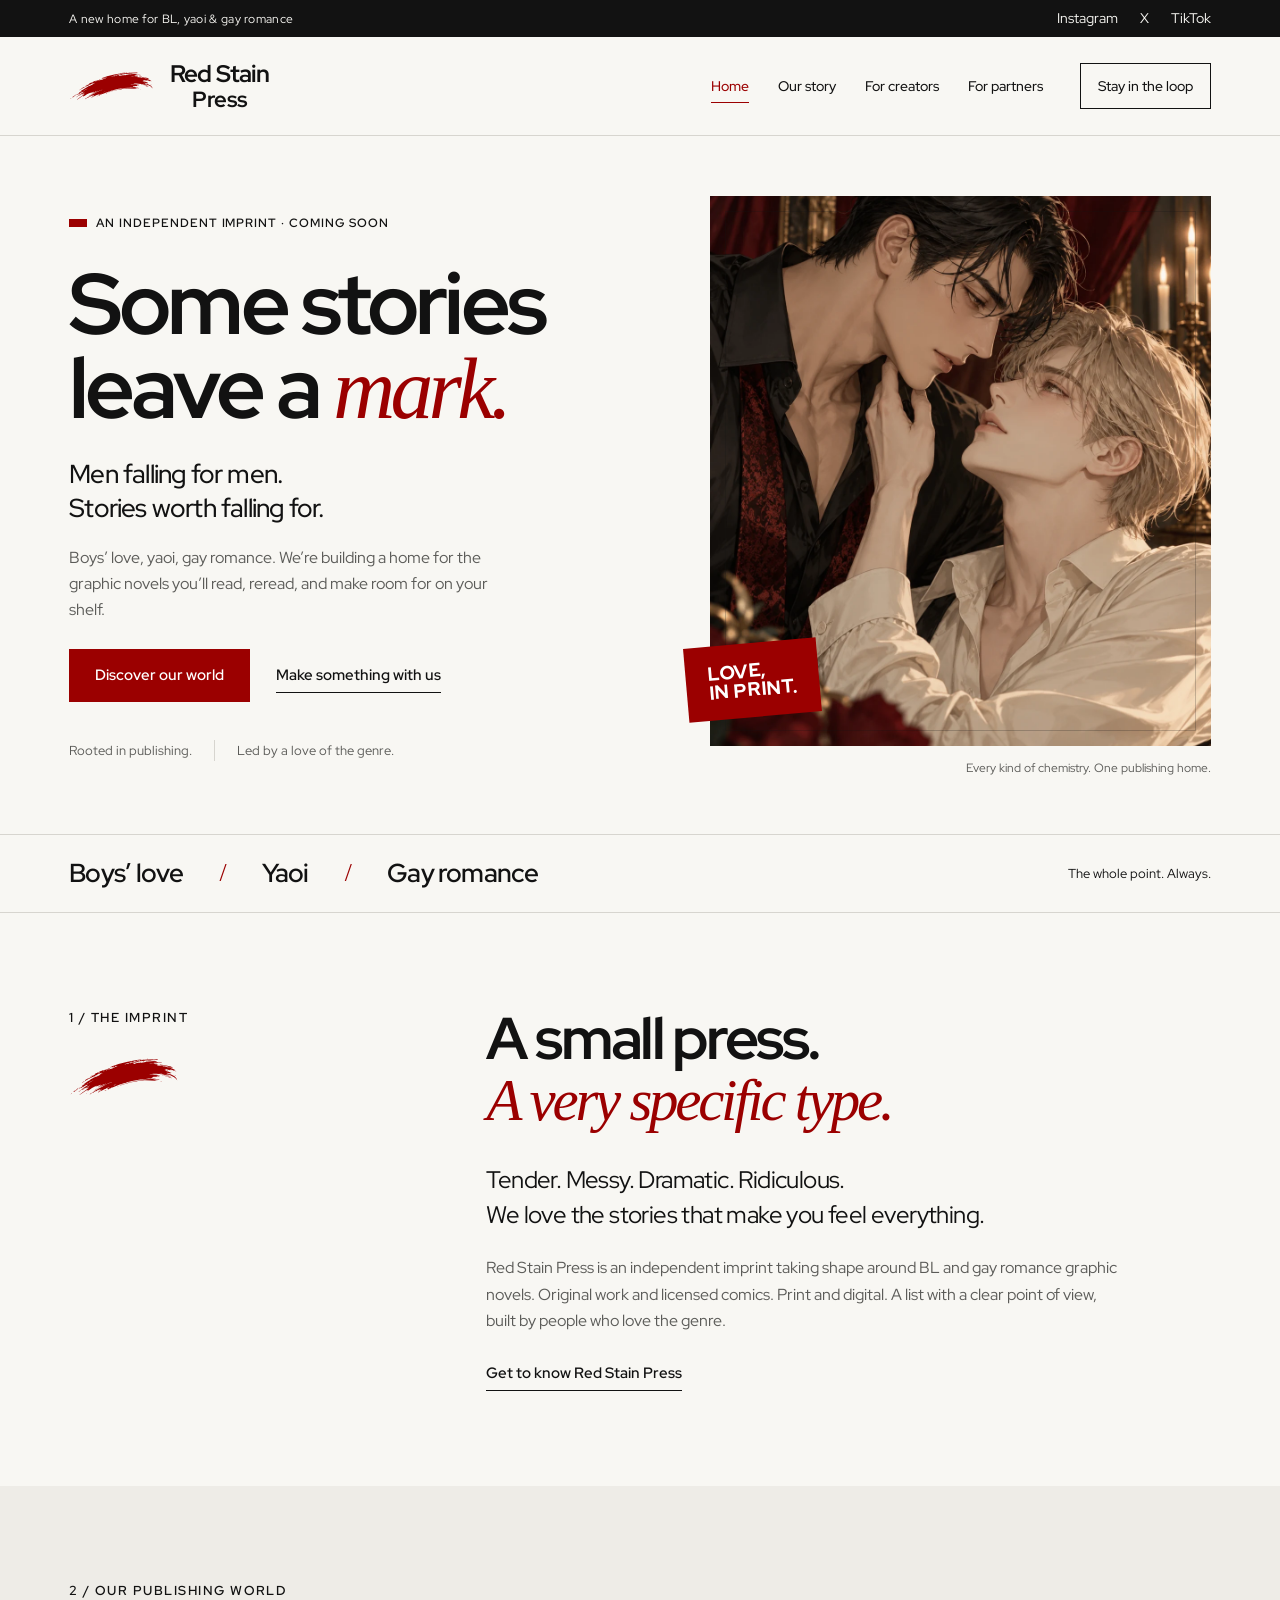
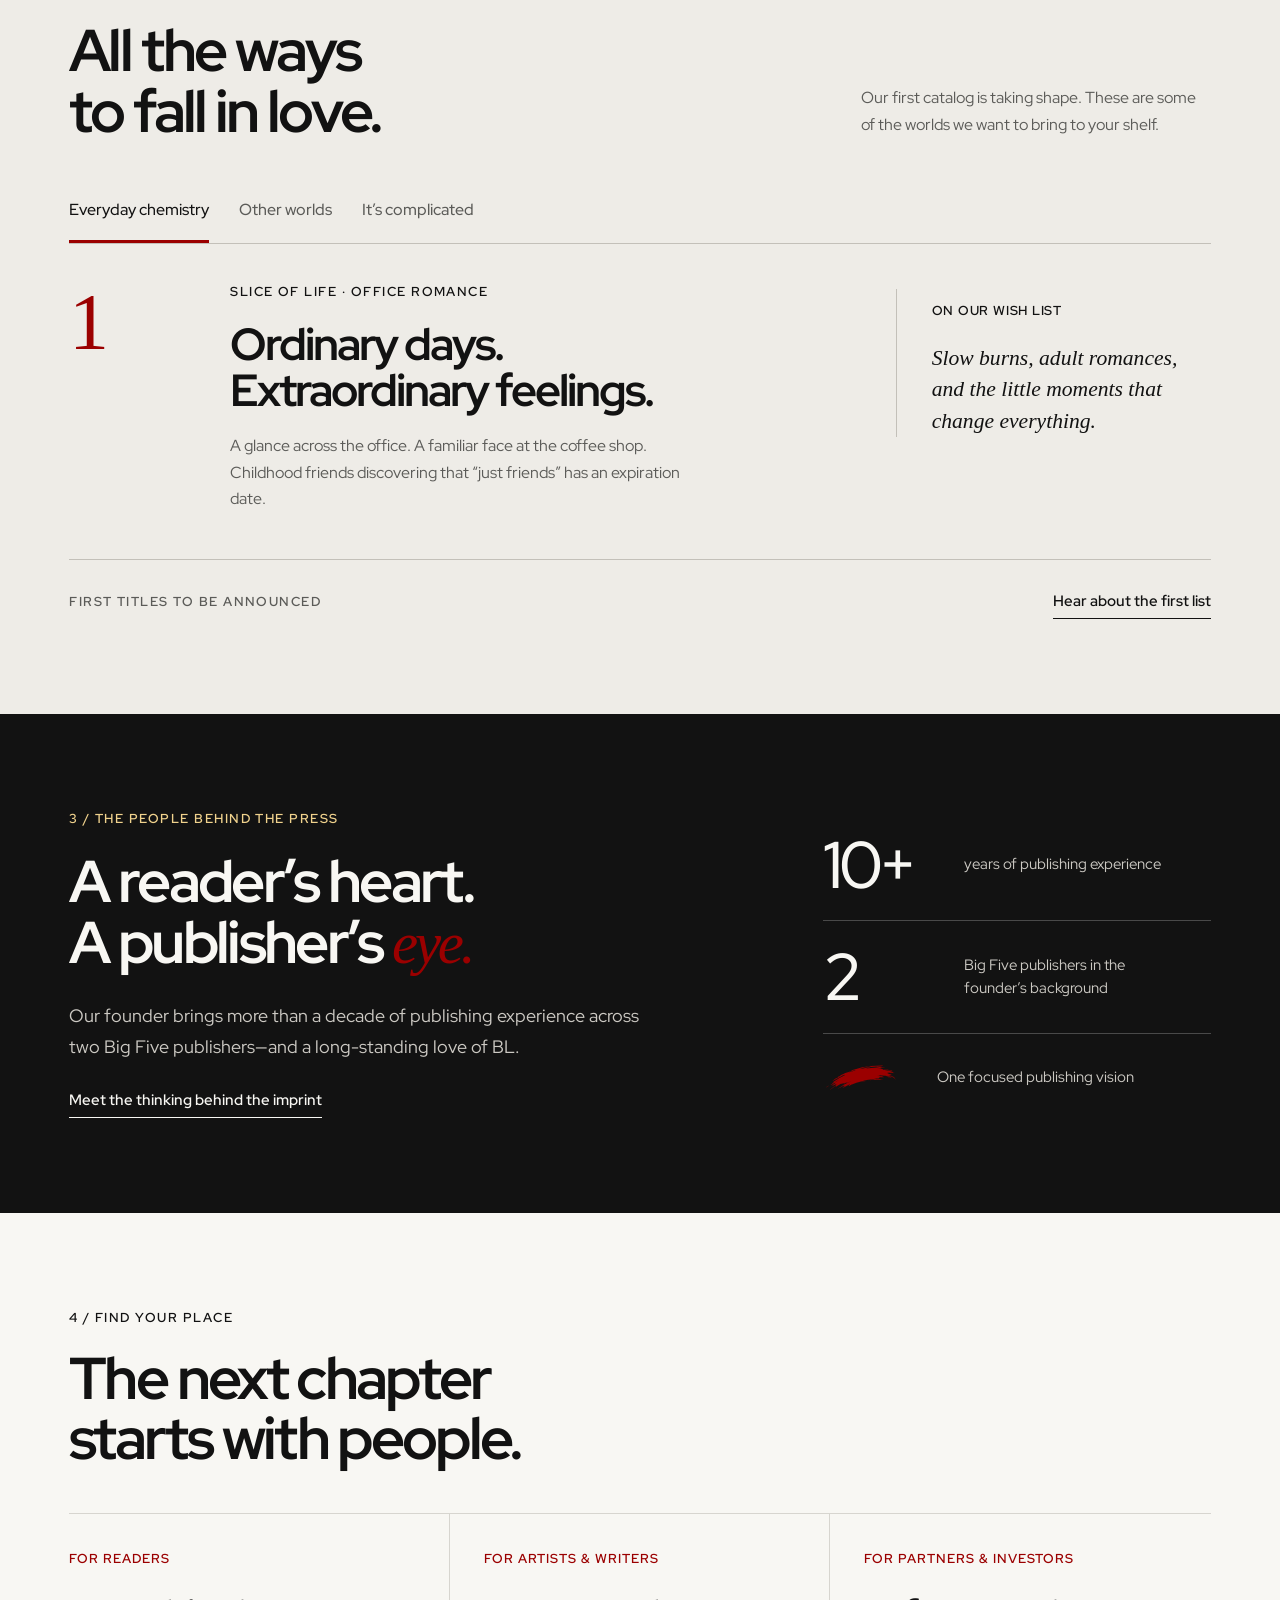
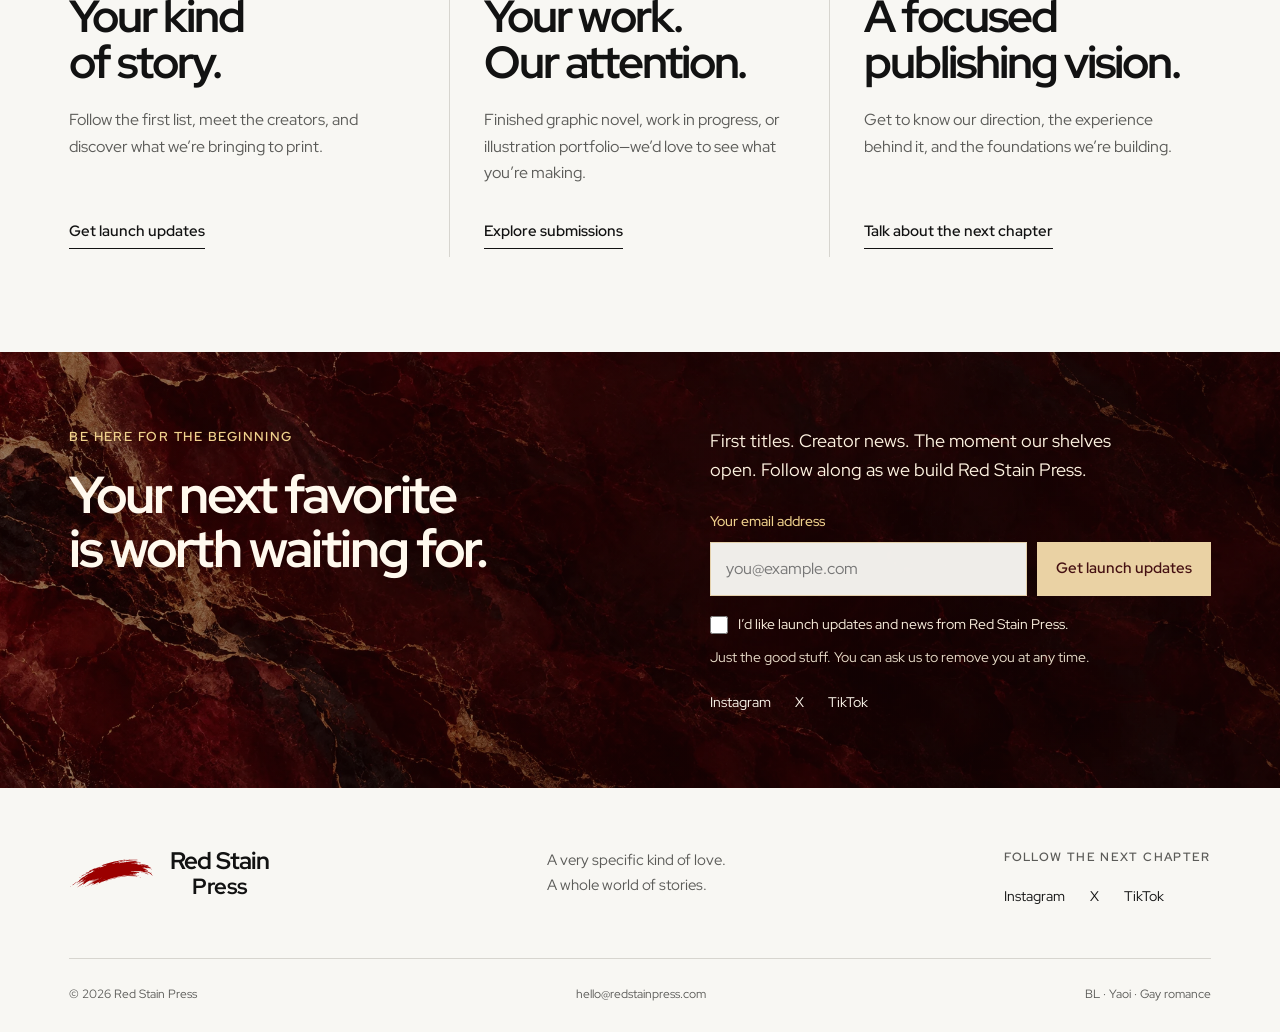
==== commit 717b5050: "Use proper logo casing and size Press at 90 percent" ====
--- a/index.html
+++ b/index.html
@@ -1,8 +1,8 @@
-<!doctype html><html lang="en"><head><meta charset="utf-8"><meta name="viewport" content="width=device-width, initial-scale=1"><title>Stories that leave a mark — Red Stain Press</title><meta name="description" content="A new home for boys’ love, yaoi, and gay romance graphic novels. Meet Red Stain Press, discover our plans, and share your work."><link rel="canonical" href="https://redstainpress.com/"><meta name="theme-color" content="#9B0000"><link rel="icon" type="image/svg+xml" href="assets/brand-favicon.svg"><link rel="preconnect" href="https://fonts.googleapis.com"><link rel="preconnect" href="https://fonts.gstatic.com" crossorigin><link href="https://fonts.googleapis.com/css2?family=Red+Hat+Display:ital,wght@0,400;0,500;0,600;0,700;0,800;0,900;1,500;1,600&display=swap" rel="stylesheet"><link rel="stylesheet" href="style.css"><script src="script.js" defer></script><script src="forms.js" defer></script></head><body><a class="skip-link" href="#main">Skip to content</a><div class="social-strip"><span>A new home for BL, yaoi & gay romance</span><div aria-label="Social media"><a href="https://www.instagram.com/redstainpress" target="_blank" rel="noopener noreferrer" aria-label="Red Stain Press on Instagram">Instagram</a><a href="https://x.com/redstainpress" target="_blank" rel="noopener noreferrer" aria-label="Red Stain Press on X">X</a><a href="https://www.tiktok.com/@redstainpress" target="_blank" rel="noopener noreferrer" aria-label="Red Stain Press on TikTok">TikTok</a></div></div><header class="site-header"><div class="header-inner"><a class="brand" href="index.html" aria-label="Red Stain Press home"><img src="assets/brand-horizontal.svg" width="85" height="31" alt=""><span class="brand-wordmark"><span class="brand-name">RED STAIN</span><span class="brand-press">Press</span></span></a><button class="menu-toggle" type="button" aria-expanded="false" aria-controls="primary-nav">Menu <span aria-hidden="true">☰</span></button><nav id="primary-nav" aria-label="Main navigation"><a aria-current="page" href="index.html">Home</a><a  href="about.html">Our story</a><a  href="creators.html">For creators</a><a  href="partners.html">For partners</a><a class="nav-cta" href="index.html#signup-form">Stay in the loop</a><div class="nav-socials" aria-label="Follow Red Stain Press"><a href="https://www.instagram.com/redstainpress" target="_blank" rel="noopener noreferrer" aria-label="Red Stain Press on Instagram">Instagram</a><a href="https://x.com/redstainpress" target="_blank" rel="noopener noreferrer" aria-label="Red Stain Press on X">X</a><a href="https://www.tiktok.com/@redstainpress" target="_blank" rel="noopener noreferrer" aria-label="Red Stain Press on TikTok">TikTok</a></div></nav></div></header><main id="main">
+<!doctype html><html lang="en"><head><meta charset="utf-8"><meta name="viewport" content="width=device-width, initial-scale=1"><title>Stories that leave a mark — Red Stain Press</title><meta name="description" content="A new home for boys’ love, yaoi, and gay romance graphic novels. Meet Red Stain Press, discover our plans, and share your work."><link rel="canonical" href="https://redstainpress.com/"><meta name="theme-color" content="#9B0000"><link rel="icon" type="image/svg+xml" href="assets/brand-favicon.svg"><link rel="preconnect" href="https://fonts.googleapis.com"><link rel="preconnect" href="https://fonts.gstatic.com" crossorigin><link href="https://fonts.googleapis.com/css2?family=Red+Hat+Display:ital,wght@0,400;0,500;0,600;0,700;0,800;0,900;1,500;1,600&display=swap" rel="stylesheet"><link rel="stylesheet" href="style.css?v=cb8b5ee9ca"><script src="script.js?v=13ea68ccfe" defer></script><script src="forms.js?v=2a8453bf85" defer></script></head><body><a class="skip-link" href="#main">Skip to content</a><div class="social-strip"><span>A new home for BL, yaoi & gay romance</span><div aria-label="Social media"><a href="https://www.instagram.com/redstainpress" target="_blank" rel="noopener noreferrer" aria-label="Red Stain Press on Instagram">Instagram</a><a href="https://x.com/redstainpress" target="_blank" rel="noopener noreferrer" aria-label="Red Stain Press on X">X</a><a href="https://www.tiktok.com/@redstainpress" target="_blank" rel="noopener noreferrer" aria-label="Red Stain Press on TikTok">TikTok</a></div></div><header class="site-header"><div class="header-inner"><a class="brand" href="index.html" aria-label="Red Stain Press home"><img src="assets/brand-horizontal.svg" width="85" height="31" alt=""><span class="brand-wordmark"><span class="brand-name">Red Stain</span><span class="brand-press">Press</span></span></a><button class="menu-toggle" type="button" aria-expanded="false" aria-controls="primary-nav">Menu <span aria-hidden="true">☰</span></button><nav id="primary-nav" aria-label="Main navigation"><a aria-current="page" href="index.html">Home</a><a  href="about.html">Our story</a><a  href="creators.html">For creators</a><a  href="partners.html">For partners</a><a class="nav-cta" href="index.html#signup-form">Stay in the loop</a><div class="nav-socials" aria-label="Follow Red Stain Press"><a href="https://www.instagram.com/redstainpress" target="_blank" rel="noopener noreferrer" aria-label="Red Stain Press on Instagram">Instagram</a><a href="https://x.com/redstainpress" target="_blank" rel="noopener noreferrer" aria-label="Red Stain Press on X">X</a><a href="https://www.tiktok.com/@redstainpress" target="_blank" rel="noopener noreferrer" aria-label="Red Stain Press on TikTok">TikTok</a></div></nav></div></header><main id="main">
 <section class="hero section-pad"><div class="hero-copy"><div class="eyebrow"><span class="small-mark"></span>An independent imprint · Coming soon</div><h1>Some stories<br>leave a <em>mark.</em></h1><p class="hero-lede">Men falling for men.<br>Stories worth falling for.</p><p class="hero-description">Boys’ love, yaoi, gay romance. We’re building a home for the graphic novels you’ll read, reread, and make room for on your shelf.</p><div class="button-row"><a class="button" href="#our-list">Discover our world</a><a class="text-link" href="creators.html">Make something with us</a></div><div class="hero-footnote"><span>Rooted in publishing.</span><span>Led by a love of the genre.</span></div></div><figure class="hero-art"><div class="art-frame"><img src="assets/manhwa-hero-v2.webp" width="1024" height="1280" alt="Manhwa-style illustration of two adult men in an intimate near-embrace, with red and gold accents." fetchpriority="high"><div class="art-stamp" aria-hidden="true">LOVE,<br>IN PRINT.</div></div><figcaption>Every kind of chemistry. One publishing home.</figcaption></figure></section>
 <div class="genre-band" aria-label="Our publishing focus"><span>Boys’ love</span><span class="band-mark" aria-hidden="true">/</span><span>Yaoi</span><span class="band-mark" aria-hidden="true">/</span><span>Gay romance</span><span class="band-small">The whole point. Always.</span></div>
 <section class="intro section-pad"><div class="section-label"><span class="eyebrow">1 / The imprint</span><img src="assets/brand-horizontal.svg" width="110" height="40" alt="" loading="lazy"></div><div><h2>A small press.<br><em>A very specific type.</em></h2><p class="large-copy">Tender. Messy. Dramatic. Ridiculous.<br>We love the stories that make you feel everything.</p><p>Red Stain Press is an independent imprint taking shape around BL and gay romance graphic novels. Original work and licensed comics. Print and digital. A list with a clear point of view, built by people who love the genre.</p><a class="text-link" href="about.html">Get to know Red Stain Press</a></div></section>
 <section class="list-section section-pad" id="our-list"><div class="section-heading"><div><span class="eyebrow">2 / Our publishing world</span><h2>All the ways<br>to fall in love.</h2></div><p>Our first catalog is taking shape. These are some of the worlds we want to bring to your shelf.</p></div><div class="trope-tabs" role="tablist" aria-label="Explore our publishing interests"><button id="tab-everyday" role="tab" aria-selected="true" aria-controls="trope-panel" data-trope="everyday">Everyday chemistry</button><button id="tab-fantasy" role="tab" aria-selected="false" aria-controls="trope-panel" data-trope="fantasy" tabindex="-1">Other worlds</button><button id="tab-complicated" role="tab" aria-selected="false" aria-controls="trope-panel" data-trope="complicated" tabindex="-1">It’s complicated</button></div><div id="trope-panel" role="tabpanel" aria-labelledby="tab-everyday" tabindex="0"><div class="trope-feature"><span class="trope-number" aria-hidden="true">1</span><div><span class="eyebrow" id="trope-label">Slice of life · Office romance</span><h3 id="trope-title">Ordinary days.<br>Extraordinary feelings.</h3><p id="trope-copy">A glance across the office. A familiar face at the coffee shop. Childhood friends discovering that “just friends” has an expiration date.</p></div><div class="trope-note"><span>On our wish list</span><p id="trope-note">Slow burns, adult romances, and the little moments that change everything.</p></div></div></div><div class="catalog-note"><span class="eyebrow">First titles to be announced</span><a href="index.html#signup-form" class="text-link">Hear about the first list</a></div></section>
 <section class="expertise section-pad"><div><span class="eyebrow">3 / The people behind the press</span><h2>A reader’s heart.<br>A publisher’s <em>eye.</em></h2><p>Our founder brings more than a decade of publishing experience across two Big Five publishers—and a long-standing love of BL.</p><a class="text-link" href="about.html#experience">Meet the thinking behind the imprint</a></div><div class="expertise-facts"><div><span class="fact">10+</span><span>years of publishing experience</span></div><div><span class="fact">2</span><span>Big Five publishers in the founder’s background</span></div><div class="fact-last"><img class="brand-mark-on-dark" src="assets/brand-horizontal-small.svg" width="74" height="27" alt=""><span>One focused publishing vision</span></div></div></section>
 <section class="audiences section-pad"><div class="section-heading"><div><span class="eyebrow">4 / Find your place</span><h2>The next chapter<br>starts with people.</h2></div></div><div class="audience-grid"><article><span class="eyebrow">For readers</span><h3>Your kind<br>of story.</h3><p>Follow the first list, meet the creators, and discover what we’re bringing to print.</p><a class="text-link" href="index.html#signup-form">Get launch updates</a></article><article><span class="eyebrow">For artists & writers</span><h3>Your work.<br>Our attention.</h3><p>Finished graphic novel, work in progress, or illustration portfolio—we’d love to see what you’re making.</p><a class="text-link" href="creators.html">Explore submissions</a></article><article><span class="eyebrow">For partners & investors</span><h3>A focused<br>publishing vision.</h3><p>Get to know our direction, the experience behind it, and the foundations we’re building.</p><a class="text-link" href="partners.html">Talk about the next chapter</a></article></div></section>
-<section class="updates section-pad" id="updates"><div><span class="eyebrow">Be here for the beginning</span><h2>Your next favorite<br>is worth waiting for.</h2></div><div><p>First titles. Creator news. The moment our shelves open. Follow along as we build Red Stain Press.</p><form class="newsletter-form" id="signup-form" data-newsletter data-endpoint="https://script.google.com/macros/s/AKfycbwiBSSYZHi8AgSeNt6zwCwIirHQGSG9rbxlTgSQbGz2_f6EEWNxwoJRseT6T_4bfnNV/exec"><label for="signup-email">Your email address</label><div class="newsletter-fields"><input id="signup-email" name="email" type="email" autocomplete="email" placeholder="you@example.com" required maxlength="254" aria-describedby="signup-note"><button type="submit" class="button light">Get launch updates</button></div><label class="signup-consent"><input type="checkbox" name="consent" required value="yes"> <span>I’d like launch updates and news from Red Stain Press.</span></label><p class="form-note" id="signup-note" role="status" aria-live="polite">Just the good stuff. You can ask us to remove you at any time.</p><noscript><p>Please enable JavaScript to sign up, or email <a href="mailto:hello@redstainpress.com?subject=Launch%20updates">hello@redstainpress.com</a>.</p></noscript></form><div class="updates-socials"><a href="https://www.instagram.com/redstainpress" target="_blank" rel="noopener noreferrer" aria-label="Red Stain Press on Instagram">Instagram</a><a href="https://x.com/redstainpress" target="_blank" rel="noopener noreferrer" aria-label="Red Stain Press on X">X</a><a href="https://www.tiktok.com/@redstainpress" target="_blank" rel="noopener noreferrer" aria-label="Red Stain Press on TikTok">TikTok</a></div></div></section></main><footer class="site-footer"><div class="footer-top"><a class="brand footer-brand" href="index.html" aria-label="Red Stain Press home"><img src="assets/brand-horizontal.svg" width="85" height="31" alt=""><span class="brand-wordmark"><span class="brand-name">RED STAIN</span><span class="brand-press">Press</span></span></a><p>A very specific kind of love.<br>A whole world of stories.</p><div class="footer-social"><span class="eyebrow">Follow the next chapter</span><div><a href="https://www.instagram.com/redstainpress" target="_blank" rel="noopener noreferrer" aria-label="Red Stain Press on Instagram">Instagram</a><a href="https://x.com/redstainpress" target="_blank" rel="noopener noreferrer" aria-label="Red Stain Press on X">X</a><a href="https://www.tiktok.com/@redstainpress" target="_blank" rel="noopener noreferrer" aria-label="Red Stain Press on TikTok">TikTok</a></div></div></div><div class="footer-bottom"><span>© 2026 Red Stain Press</span><a href="mailto:hello@redstainpress.com">hello@redstainpress.com</a><span>BL · Yaoi · Gay romance</span></div></footer></body></html>+<section class="updates section-pad" id="updates"><div><span class="eyebrow">Be here for the beginning</span><h2>Your next favorite<br>is worth waiting for.</h2></div><div><p>First titles. Creator news. The moment our shelves open. Follow along as we build Red Stain Press.</p><form class="newsletter-form" id="signup-form" data-newsletter data-endpoint="https://script.google.com/macros/s/AKfycbwiBSSYZHi8AgSeNt6zwCwIirHQGSG9rbxlTgSQbGz2_f6EEWNxwoJRseT6T_4bfnNV/exec"><label for="signup-email">Your email address</label><div class="newsletter-fields"><input id="signup-email" name="email" type="email" autocomplete="email" placeholder="you@example.com" required maxlength="254" aria-describedby="signup-note"><button type="submit" class="button light">Get launch updates</button></div><label class="signup-consent"><input type="checkbox" name="consent" required value="yes"> <span>I’d like launch updates and news from Red Stain Press.</span></label><p class="form-note" id="signup-note" role="status" aria-live="polite">Just the good stuff. You can ask us to remove you at any time.</p><noscript><p>Please enable JavaScript to sign up, or email <a href="mailto:hello@redstainpress.com?subject=Launch%20updates">hello@redstainpress.com</a>.</p></noscript></form><div class="updates-socials"><a href="https://www.instagram.com/redstainpress" target="_blank" rel="noopener noreferrer" aria-label="Red Stain Press on Instagram">Instagram</a><a href="https://x.com/redstainpress" target="_blank" rel="noopener noreferrer" aria-label="Red Stain Press on X">X</a><a href="https://www.tiktok.com/@redstainpress" target="_blank" rel="noopener noreferrer" aria-label="Red Stain Press on TikTok">TikTok</a></div></div></section></main><footer class="site-footer"><div class="footer-top"><a class="brand footer-brand" href="index.html" aria-label="Red Stain Press home"><img src="assets/brand-horizontal.svg" width="85" height="31" alt=""><span class="brand-wordmark"><span class="brand-name">Red Stain</span><span class="brand-press">Press</span></span></a><p>A very specific kind of love.<br>A whole world of stories.</p><div class="footer-social"><span class="eyebrow">Follow the next chapter</span><div><a href="https://www.instagram.com/redstainpress" target="_blank" rel="noopener noreferrer" aria-label="Red Stain Press on Instagram">Instagram</a><a href="https://x.com/redstainpress" target="_blank" rel="noopener noreferrer" aria-label="Red Stain Press on X">X</a><a href="https://www.tiktok.com/@redstainpress" target="_blank" rel="noopener noreferrer" aria-label="Red Stain Press on TikTok">TikTok</a></div></div></div><div class="footer-bottom"><span>© 2026 Red Stain Press</span><a href="mailto:hello@redstainpress.com">hello@redstainpress.com</a><span>BL · Yaoi · Gay romance</span></div></footer></body></html>
--- a/style.css
+++ b/style.css
@@ -20,12 +20,12 @@
 .expertise .eyebrow,.partner-contact .eyebrow,.newsletter-form>label:first-child{color:var(--gold)}
 .updates-socials a:hover{color:var(--gold)}
 
-/* Selected horizontal identity — Red Hat Display; Press at 80% of name size. */
+/* Selected horizontal identity — Red Hat Display; Press at 90% of name size. */
 .brand{gap:16px;font-family:var(--font);font-size:24px;font-weight:700;letter-spacing:-.035em;line-height:1.05;color:var(--ink)}
 .brand img{width:85px;height:auto;flex:none}
 .brand-wordmark{display:flex;flex-direction:column;align-items:center}
 .brand-name{white-space:nowrap}
-.brand-press{font-size:.8em;font-weight:inherit;line-height:1.05;letter-spacing:-.025em;margin-top:3px;color:inherit}
+.brand-press{font-size:.9em;font-weight:inherit;line-height:1.05;letter-spacing:-.025em;margin-top:3px;color:inherit}
 .brand-mark-on-dark{background:transparent;padding:0}
-@media(max-width:600px){.brand{font-size:22px;gap:12px}.brand img{width:74px}.brand-press{font-size:.8em}.header-inner{gap:18px}}
+@media(max-width:600px){.brand{font-size:22px;gap:12px}.brand img{width:74px}.brand-press{font-size:.9em}.header-inner{gap:18px}}
 @media(max-width:360px){.brand{font-size:20px;gap:10px}.brand img{width:62px}.menu-toggle{gap:8px;padding:8px 10px}}
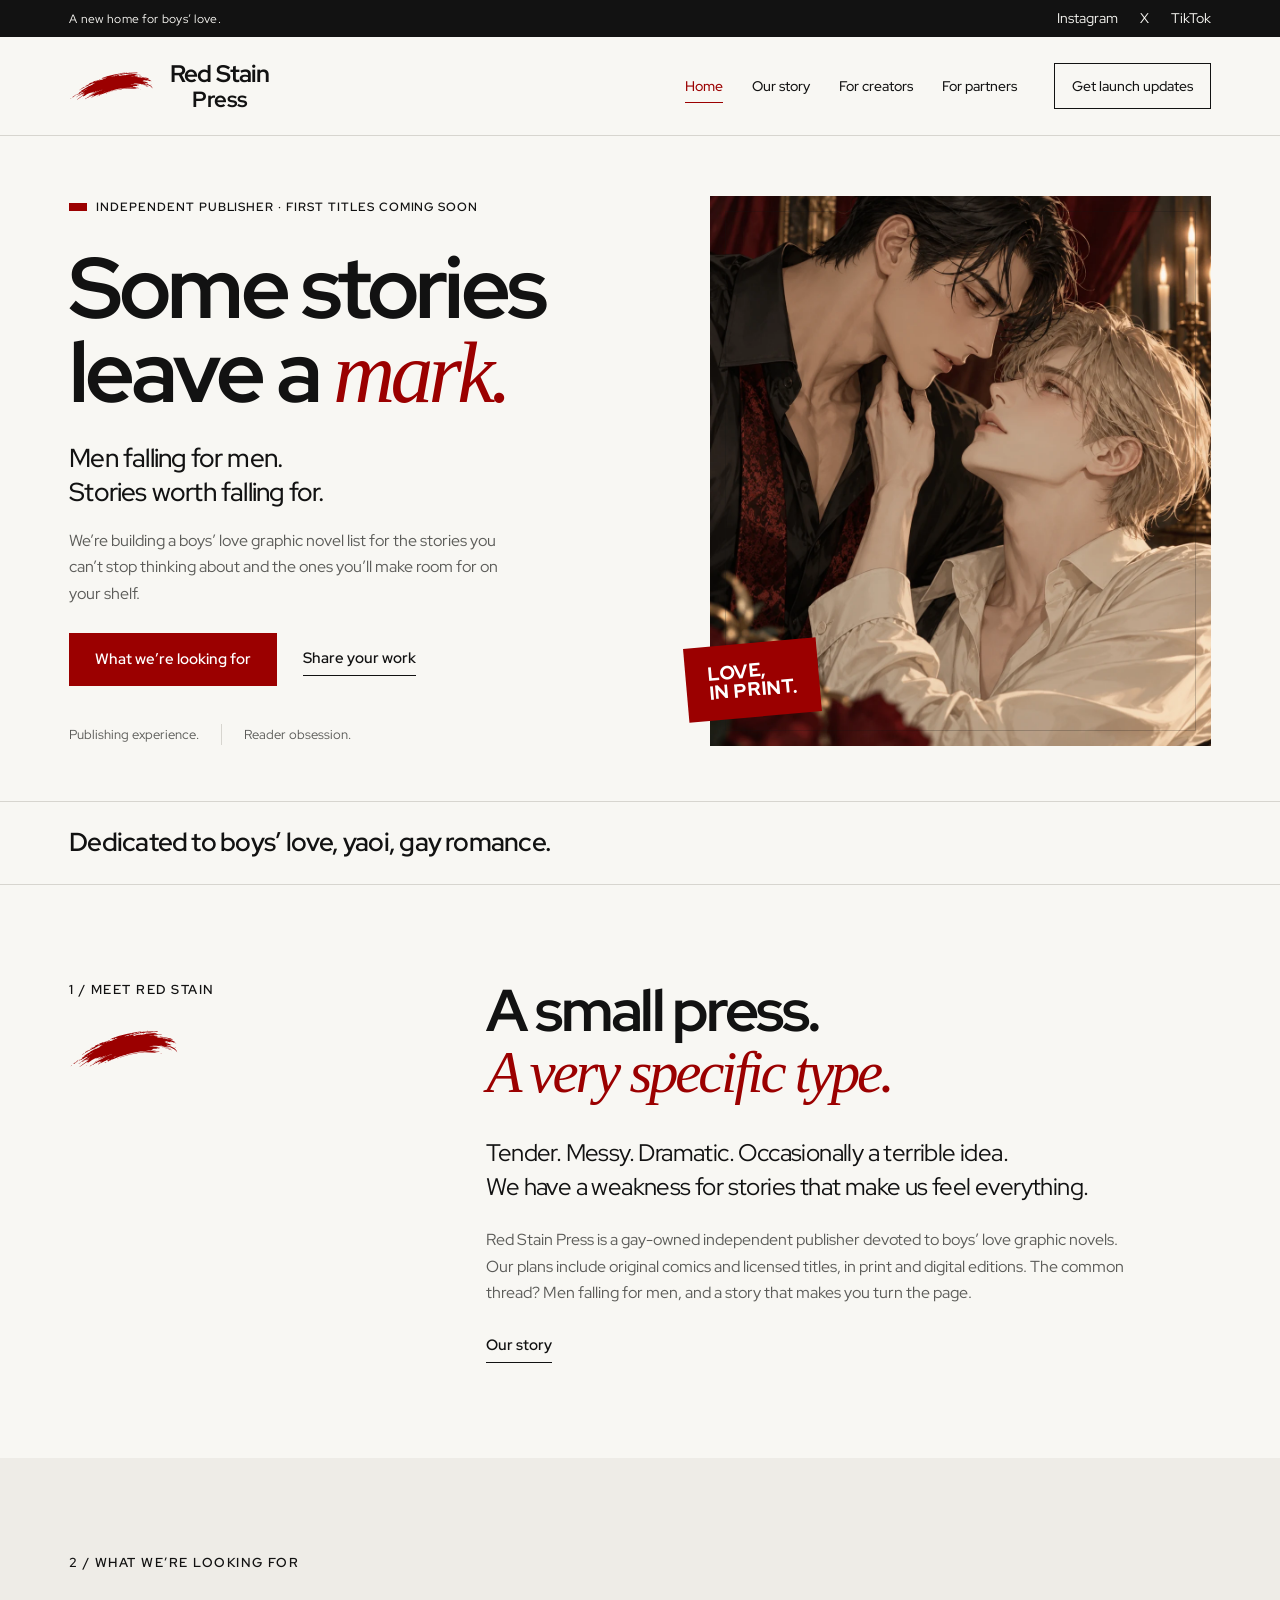
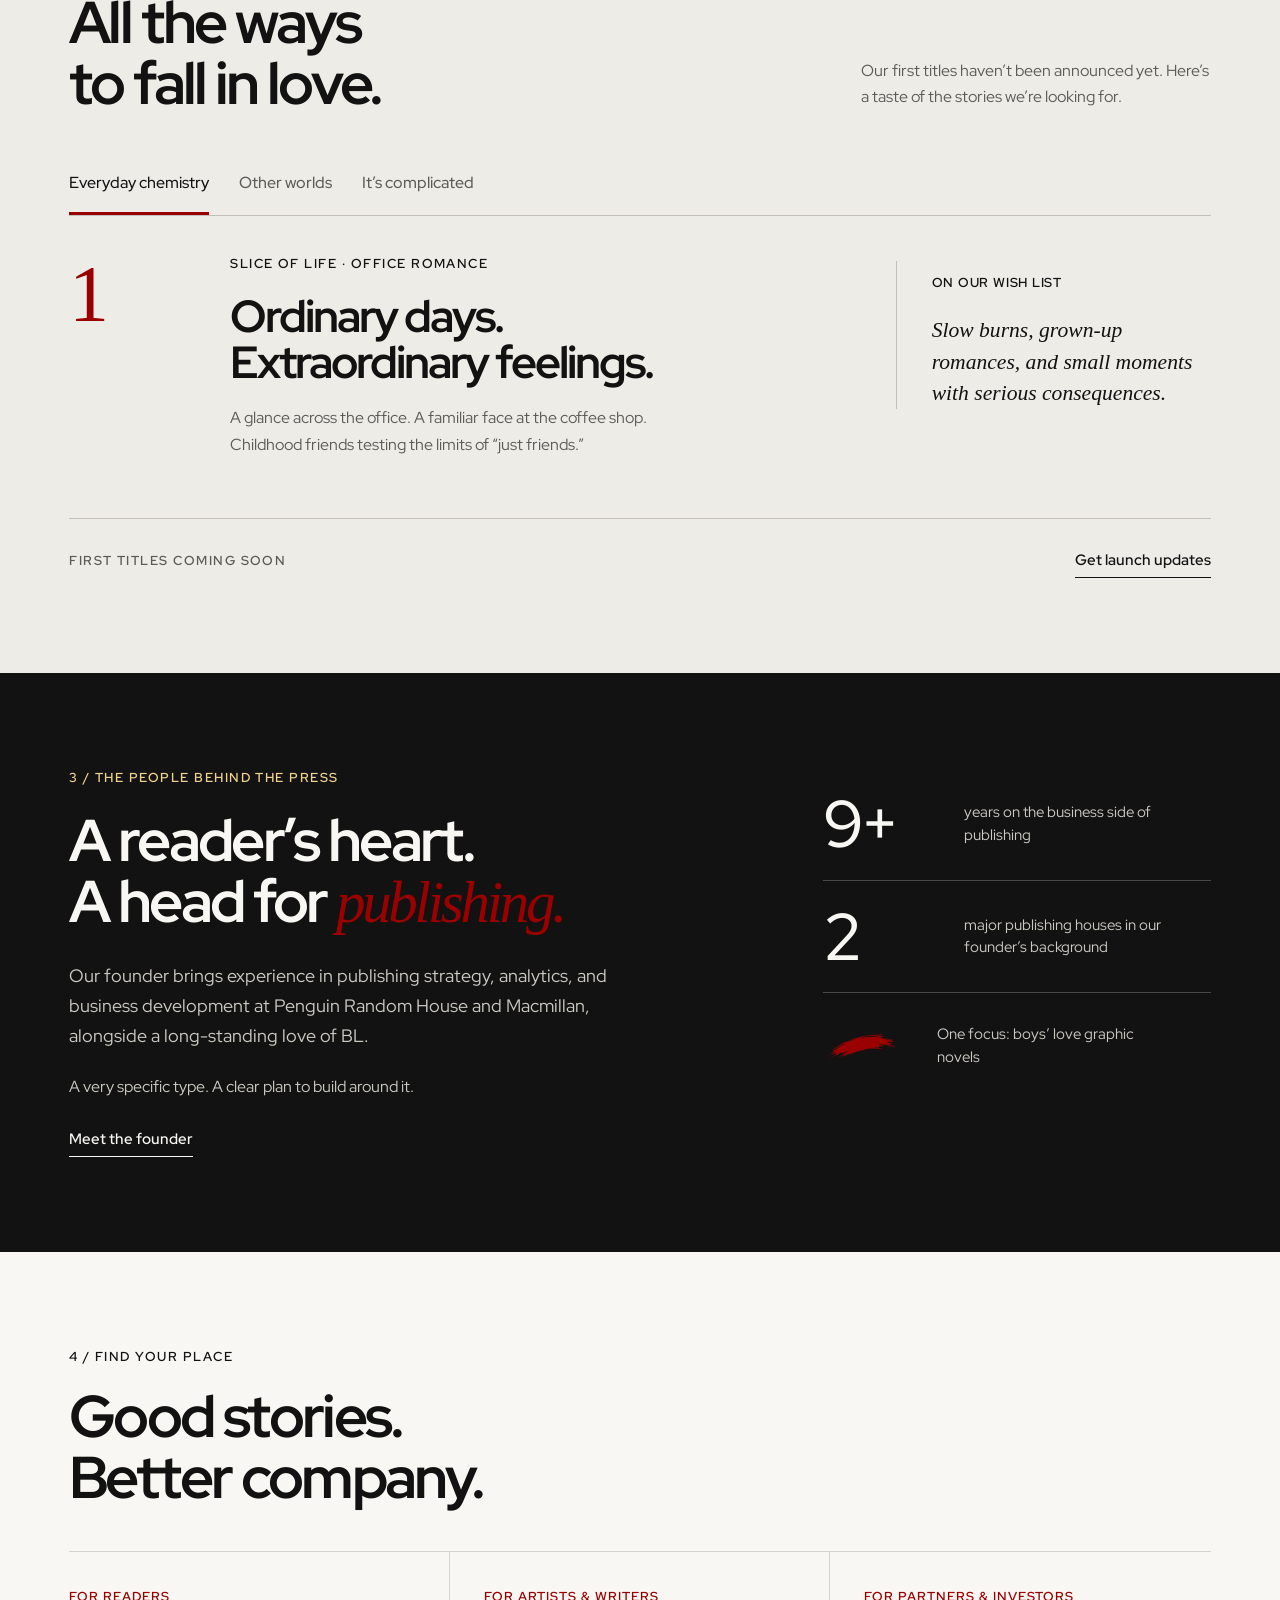
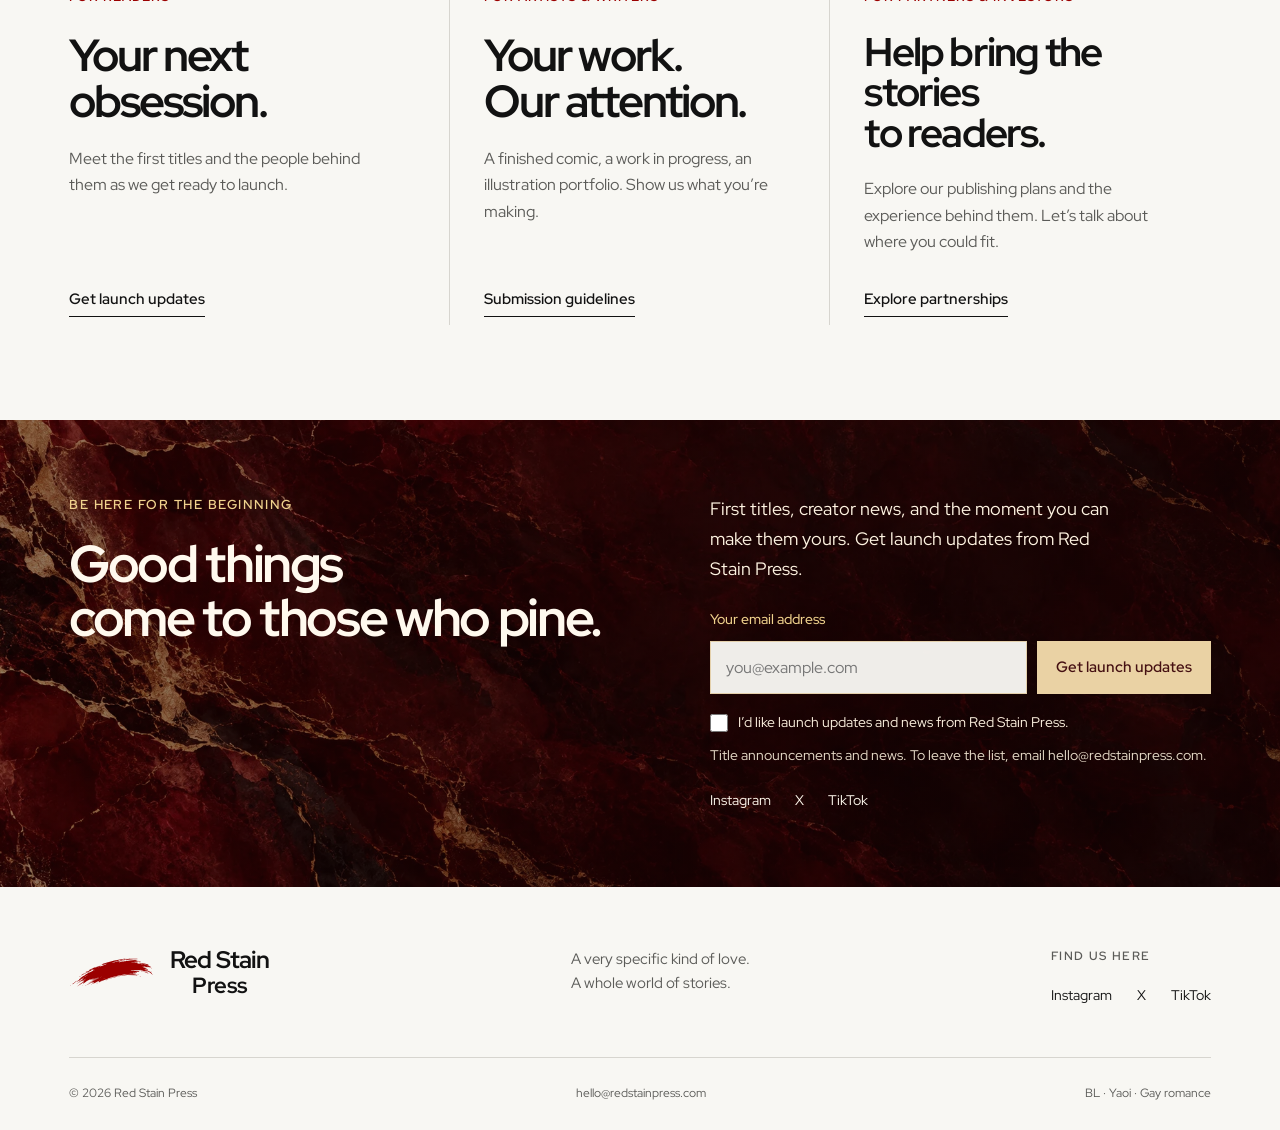
==== commit 3c808669: "Refresh publisher voice and add founder story and partnership invitations" ====
--- a/index.html
+++ b/index.html
@@ -1,8 +1,8 @@
-<!doctype html><html lang="en"><head><meta charset="utf-8"><meta name="viewport" content="width=device-width, initial-scale=1"><title>Stories that leave a mark — Red Stain Press</title><meta name="description" content="A new home for boys’ love, yaoi, and gay romance graphic novels. Meet Red Stain Press, discover our plans, and share your work."><link rel="canonical" href="https://redstainpress.com/"><meta name="theme-color" content="#9B0000"><link rel="icon" type="image/svg+xml" href="assets/brand-favicon.svg"><link rel="preconnect" href="https://fonts.googleapis.com"><link rel="preconnect" href="https://fonts.gstatic.com" crossorigin><link href="https://fonts.googleapis.com/css2?family=Red+Hat+Display:ital,wght@0,400;0,500;0,600;0,700;0,800;0,900;1,500;1,600&display=swap" rel="stylesheet"><link rel="stylesheet" href="style.css?v=cb8b5ee9ca"><script src="script.js?v=13ea68ccfe" defer></script><script src="forms.js?v=2a8453bf85" defer></script></head><body><a class="skip-link" href="#main">Skip to content</a><div class="social-strip"><span>A new home for BL, yaoi & gay romance</span><div aria-label="Social media"><a href="https://www.instagram.com/redstainpress" target="_blank" rel="noopener noreferrer" aria-label="Red Stain Press on Instagram">Instagram</a><a href="https://x.com/redstainpress" target="_blank" rel="noopener noreferrer" aria-label="Red Stain Press on X">X</a><a href="https://www.tiktok.com/@redstainpress" target="_blank" rel="noopener noreferrer" aria-label="Red Stain Press on TikTok">TikTok</a></div></div><header class="site-header"><div class="header-inner"><a class="brand" href="index.html" aria-label="Red Stain Press home"><img src="assets/brand-horizontal.svg" width="85" height="31" alt=""><span class="brand-wordmark"><span class="brand-name">Red Stain</span><span class="brand-press">Press</span></span></a><button class="menu-toggle" type="button" aria-expanded="false" aria-controls="primary-nav">Menu <span aria-hidden="true">☰</span></button><nav id="primary-nav" aria-label="Main navigation"><a aria-current="page" href="index.html">Home</a><a  href="about.html">Our story</a><a  href="creators.html">For creators</a><a  href="partners.html">For partners</a><a class="nav-cta" href="index.html#signup-form">Stay in the loop</a><div class="nav-socials" aria-label="Follow Red Stain Press"><a href="https://www.instagram.com/redstainpress" target="_blank" rel="noopener noreferrer" aria-label="Red Stain Press on Instagram">Instagram</a><a href="https://x.com/redstainpress" target="_blank" rel="noopener noreferrer" aria-label="Red Stain Press on X">X</a><a href="https://www.tiktok.com/@redstainpress" target="_blank" rel="noopener noreferrer" aria-label="Red Stain Press on TikTok">TikTok</a></div></nav></div></header><main id="main">
-<section class="hero section-pad"><div class="hero-copy"><div class="eyebrow"><span class="small-mark"></span>An independent imprint · Coming soon</div><h1>Some stories<br>leave a <em>mark.</em></h1><p class="hero-lede">Men falling for men.<br>Stories worth falling for.</p><p class="hero-description">Boys’ love, yaoi, gay romance. We’re building a home for the graphic novels you’ll read, reread, and make room for on your shelf.</p><div class="button-row"><a class="button" href="#our-list">Discover our world</a><a class="text-link" href="creators.html">Make something with us</a></div><div class="hero-footnote"><span>Rooted in publishing.</span><span>Led by a love of the genre.</span></div></div><figure class="hero-art"><div class="art-frame"><img src="assets/manhwa-hero-v2.webp" width="1024" height="1280" alt="Manhwa-style illustration of two adult men in an intimate near-embrace, with red and gold accents." fetchpriority="high"><div class="art-stamp" aria-hidden="true">LOVE,<br>IN PRINT.</div></div><figcaption>Every kind of chemistry. One publishing home.</figcaption></figure></section>
-<div class="genre-band" aria-label="Our publishing focus"><span>Boys’ love</span><span class="band-mark" aria-hidden="true">/</span><span>Yaoi</span><span class="band-mark" aria-hidden="true">/</span><span>Gay romance</span><span class="band-small">The whole point. Always.</span></div>
-<section class="intro section-pad"><div class="section-label"><span class="eyebrow">1 / The imprint</span><img src="assets/brand-horizontal.svg" width="110" height="40" alt="" loading="lazy"></div><div><h2>A small press.<br><em>A very specific type.</em></h2><p class="large-copy">Tender. Messy. Dramatic. Ridiculous.<br>We love the stories that make you feel everything.</p><p>Red Stain Press is an independent imprint taking shape around BL and gay romance graphic novels. Original work and licensed comics. Print and digital. A list with a clear point of view, built by people who love the genre.</p><a class="text-link" href="about.html">Get to know Red Stain Press</a></div></section>
-<section class="list-section section-pad" id="our-list"><div class="section-heading"><div><span class="eyebrow">2 / Our publishing world</span><h2>All the ways<br>to fall in love.</h2></div><p>Our first catalog is taking shape. These are some of the worlds we want to bring to your shelf.</p></div><div class="trope-tabs" role="tablist" aria-label="Explore our publishing interests"><button id="tab-everyday" role="tab" aria-selected="true" aria-controls="trope-panel" data-trope="everyday">Everyday chemistry</button><button id="tab-fantasy" role="tab" aria-selected="false" aria-controls="trope-panel" data-trope="fantasy" tabindex="-1">Other worlds</button><button id="tab-complicated" role="tab" aria-selected="false" aria-controls="trope-panel" data-trope="complicated" tabindex="-1">It’s complicated</button></div><div id="trope-panel" role="tabpanel" aria-labelledby="tab-everyday" tabindex="0"><div class="trope-feature"><span class="trope-number" aria-hidden="true">1</span><div><span class="eyebrow" id="trope-label">Slice of life · Office romance</span><h3 id="trope-title">Ordinary days.<br>Extraordinary feelings.</h3><p id="trope-copy">A glance across the office. A familiar face at the coffee shop. Childhood friends discovering that “just friends” has an expiration date.</p></div><div class="trope-note"><span>On our wish list</span><p id="trope-note">Slow burns, adult romances, and the little moments that change everything.</p></div></div></div><div class="catalog-note"><span class="eyebrow">First titles to be announced</span><a href="index.html#signup-form" class="text-link">Hear about the first list</a></div></section>
-<section class="expertise section-pad"><div><span class="eyebrow">3 / The people behind the press</span><h2>A reader’s heart.<br>A publisher’s <em>eye.</em></h2><p>Our founder brings more than a decade of publishing experience across two Big Five publishers—and a long-standing love of BL.</p><a class="text-link" href="about.html#experience">Meet the thinking behind the imprint</a></div><div class="expertise-facts"><div><span class="fact">10+</span><span>years of publishing experience</span></div><div><span class="fact">2</span><span>Big Five publishers in the founder’s background</span></div><div class="fact-last"><img class="brand-mark-on-dark" src="assets/brand-horizontal-small.svg" width="74" height="27" alt=""><span>One focused publishing vision</span></div></div></section>
-<section class="audiences section-pad"><div class="section-heading"><div><span class="eyebrow">4 / Find your place</span><h2>The next chapter<br>starts with people.</h2></div></div><div class="audience-grid"><article><span class="eyebrow">For readers</span><h3>Your kind<br>of story.</h3><p>Follow the first list, meet the creators, and discover what we’re bringing to print.</p><a class="text-link" href="index.html#signup-form">Get launch updates</a></article><article><span class="eyebrow">For artists & writers</span><h3>Your work.<br>Our attention.</h3><p>Finished graphic novel, work in progress, or illustration portfolio—we’d love to see what you’re making.</p><a class="text-link" href="creators.html">Explore submissions</a></article><article><span class="eyebrow">For partners & investors</span><h3>A focused<br>publishing vision.</h3><p>Get to know our direction, the experience behind it, and the foundations we’re building.</p><a class="text-link" href="partners.html">Talk about the next chapter</a></article></div></section>
-<section class="updates section-pad" id="updates"><div><span class="eyebrow">Be here for the beginning</span><h2>Your next favorite<br>is worth waiting for.</h2></div><div><p>First titles. Creator news. The moment our shelves open. Follow along as we build Red Stain Press.</p><form class="newsletter-form" id="signup-form" data-newsletter data-endpoint="https://script.google.com/macros/s/AKfycbwiBSSYZHi8AgSeNt6zwCwIirHQGSG9rbxlTgSQbGz2_f6EEWNxwoJRseT6T_4bfnNV/exec"><label for="signup-email">Your email address</label><div class="newsletter-fields"><input id="signup-email" name="email" type="email" autocomplete="email" placeholder="you@example.com" required maxlength="254" aria-describedby="signup-note"><button type="submit" class="button light">Get launch updates</button></div><label class="signup-consent"><input type="checkbox" name="consent" required value="yes"> <span>I’d like launch updates and news from Red Stain Press.</span></label><p class="form-note" id="signup-note" role="status" aria-live="polite">Just the good stuff. You can ask us to remove you at any time.</p><noscript><p>Please enable JavaScript to sign up, or email <a href="mailto:hello@redstainpress.com?subject=Launch%20updates">hello@redstainpress.com</a>.</p></noscript></form><div class="updates-socials"><a href="https://www.instagram.com/redstainpress" target="_blank" rel="noopener noreferrer" aria-label="Red Stain Press on Instagram">Instagram</a><a href="https://x.com/redstainpress" target="_blank" rel="noopener noreferrer" aria-label="Red Stain Press on X">X</a><a href="https://www.tiktok.com/@redstainpress" target="_blank" rel="noopener noreferrer" aria-label="Red Stain Press on TikTok">TikTok</a></div></div></section></main><footer class="site-footer"><div class="footer-top"><a class="brand footer-brand" href="index.html" aria-label="Red Stain Press home"><img src="assets/brand-horizontal.svg" width="85" height="31" alt=""><span class="brand-wordmark"><span class="brand-name">Red Stain</span><span class="brand-press">Press</span></span></a><p>A very specific kind of love.<br>A whole world of stories.</p><div class="footer-social"><span class="eyebrow">Follow the next chapter</span><div><a href="https://www.instagram.com/redstainpress" target="_blank" rel="noopener noreferrer" aria-label="Red Stain Press on Instagram">Instagram</a><a href="https://x.com/redstainpress" target="_blank" rel="noopener noreferrer" aria-label="Red Stain Press on X">X</a><a href="https://www.tiktok.com/@redstainpress" target="_blank" rel="noopener noreferrer" aria-label="Red Stain Press on TikTok">TikTok</a></div></div></div><div class="footer-bottom"><span>© 2026 Red Stain Press</span><a href="mailto:hello@redstainpress.com">hello@redstainpress.com</a><span>BL · Yaoi · Gay romance</span></div></footer></body></html>+<!doctype html><html lang="en"><head><meta charset="utf-8"><meta name="viewport" content="width=device-width, initial-scale=1"><title>Stories that leave a mark — Red Stain Press</title><meta name="description" content="Meet Red Stain Press, a gay-owned independent publisher devoted to boys’ love, yaoi, gay romance graphic novels. Get launch news or share your work."><link rel="canonical" href="https://redstainpress.com/"><meta name="theme-color" content="#9B0000"><link rel="icon" type="image/svg+xml" href="assets/brand-favicon.svg"><link rel="preconnect" href="https://fonts.googleapis.com"><link rel="preconnect" href="https://fonts.gstatic.com" crossorigin><link href="https://fonts.googleapis.com/css2?family=Red+Hat+Display:ital,wght@0,400;0,500;0,600;0,700;0,800;0,900;1,500;1,600&display=swap" rel="stylesheet"><link rel="stylesheet" href="style.css?v=5db0f49273"><script src="script.js?v=854767b609" defer></script><script src="forms.js?v=3bf60a0cfa" defer></script></head><body><a class="skip-link" href="#main">Skip to content</a><div class="social-strip"><span>A new home for boys’ love.</span><div aria-label="Social media"><a href="https://www.instagram.com/redstainpress" target="_blank" rel="noopener noreferrer" aria-label="Red Stain Press on Instagram">Instagram</a><a href="https://x.com/redstainpress" target="_blank" rel="noopener noreferrer" aria-label="Red Stain Press on X">X</a><a href="https://www.tiktok.com/@redstainpress" target="_blank" rel="noopener noreferrer" aria-label="Red Stain Press on TikTok">TikTok</a></div></div><header class="site-header"><div class="header-inner"><a class="brand" href="index.html" aria-label="Red Stain Press home"><img src="assets/brand-horizontal.svg" width="85" height="31" alt=""><span class="brand-wordmark"><span class="brand-name">Red Stain</span><span class="brand-press">Press</span></span></a><button class="menu-toggle" type="button" aria-expanded="false" aria-controls="primary-nav">Menu <span aria-hidden="true">☰</span></button><nav id="primary-nav" aria-label="Main navigation"><a aria-current="page" href="index.html">Home</a><a  href="about.html">Our story</a><a  href="creators.html">For creators</a><a  href="partners.html">For partners</a><a class="nav-cta" href="index.html#signup-form">Get launch updates</a><div class="nav-socials" aria-label="Follow Red Stain Press"><a href="https://www.instagram.com/redstainpress" target="_blank" rel="noopener noreferrer" aria-label="Red Stain Press on Instagram">Instagram</a><a href="https://x.com/redstainpress" target="_blank" rel="noopener noreferrer" aria-label="Red Stain Press on X">X</a><a href="https://www.tiktok.com/@redstainpress" target="_blank" rel="noopener noreferrer" aria-label="Red Stain Press on TikTok">TikTok</a></div></nav></div></header><main id="main">
+<section class="hero section-pad"><div class="hero-copy"><div class="eyebrow"><span class="small-mark"></span>Independent publisher · First titles coming soon</div><h1>Some stories<br>leave a <em>mark.</em></h1><p class="hero-lede">Men falling for men.<br>Stories worth falling for.</p><p class="hero-description">We’re building a boys’ love graphic novel list for the stories you can’t stop thinking about and the ones you’ll make room for on your shelf.</p><div class="button-row"><a class="button" href="#our-list">What we’re looking for</a><a class="text-link" href="creators.html">Share your work</a></div><div class="hero-footnote"><span>Publishing experience.</span><span>Reader obsession.</span></div></div><figure class="hero-art"><div class="art-frame"><img src="assets/manhwa-hero-v2.webp" width="1024" height="1280" alt="Manhwa-style illustration of two adult men in an intimate near-embrace, with red and gold accents." fetchpriority="high"><div class="art-stamp" aria-hidden="true">LOVE,<br>IN PRINT.</div></div></figure></section>
+<div class="genre-band" aria-label="Our publishing focus"><p>Dedicated to boys’ love, yaoi, gay romance.</p></div>
+<section class="intro section-pad"><div class="section-label"><span class="eyebrow">1 / Meet Red Stain</span><img src="assets/brand-horizontal.svg" width="110" height="40" alt="" loading="lazy"></div><div><h2>A small press.<br><em>A very specific type.</em></h2><p class="large-copy">Tender. Messy. Dramatic. Occasionally a terrible idea.<br>We have a weakness for stories that make us feel everything.</p><p>Red Stain Press is a gay-owned independent publisher devoted to boys’ love graphic novels. Our plans include original comics and licensed titles, in print and digital editions. The common thread? Men falling for men, and a story that makes you turn the page.</p><a class="text-link" href="about.html">Our story</a></div></section>
+<section class="list-section section-pad" id="our-list"><div class="section-heading"><div><span class="eyebrow">2 / What we’re looking for</span><h2>All the ways<br>to fall in love.</h2></div><p>Our first titles haven’t been announced yet. Here’s a taste of the stories we’re looking for.</p></div><div class="trope-tabs" role="tablist" aria-label="Explore our publishing interests"><button id="tab-everyday" role="tab" aria-selected="true" aria-controls="trope-panel" data-trope="everyday">Everyday chemistry</button><button id="tab-fantasy" role="tab" aria-selected="false" aria-controls="trope-panel" data-trope="fantasy" tabindex="-1">Other worlds</button><button id="tab-complicated" role="tab" aria-selected="false" aria-controls="trope-panel" data-trope="complicated" tabindex="-1">It’s complicated</button></div><div id="trope-panel" role="tabpanel" aria-labelledby="tab-everyday" tabindex="0"><div class="trope-feature"><span class="trope-number" aria-hidden="true">1</span><div><span class="eyebrow" id="trope-label">Slice of life · Office romance</span><h3 id="trope-title">Ordinary days.<br>Extraordinary feelings.</h3><p id="trope-copy">A glance across the office. A familiar face at the coffee shop. Childhood friends testing the limits of “just friends.”</p></div><div class="trope-note"><span>On our wish list</span><p id="trope-note">Slow burns, grown-up romances, and small moments with serious consequences.</p></div></div></div><div class="catalog-note"><span class="eyebrow">First titles coming soon</span><a href="index.html#signup-form" class="text-link">Get launch updates</a></div></section>
+<section class="expertise section-pad"><div><span class="eyebrow">3 / The people behind the press</span><h2>A reader’s heart.<br>A head for <em>publishing.</em></h2><p>Our founder brings experience in publishing strategy, analytics, and business development at Penguin Random House and Macmillan, alongside a long-standing love of BL.</p><p class="expertise-signoff">A very specific type. A clear plan to build around it.</p><a class="text-link" href="about.html#founder">Meet the founder</a></div><div class="expertise-facts"><div><span class="fact">9+</span><span>years on the business side of publishing</span></div><div><span class="fact">2</span><span>major publishing houses in our founder’s background</span></div><div class="fact-last"><img class="brand-mark-on-dark" src="assets/brand-horizontal-small.svg" width="74" height="27" alt=""><span>One focus: boys’ love graphic novels</span></div></div></section>
+<section class="audiences section-pad"><div class="section-heading"><div><span class="eyebrow">4 / Find your place</span><h2>Good stories.<br>Better company.</h2></div></div><div class="audience-grid"><article><span class="eyebrow">For readers</span><h3>Your next<br>obsession.</h3><p>Meet the first titles and the people behind them as we get ready to launch.</p><a class="text-link" href="index.html#signup-form">Get launch updates</a></article><article><span class="eyebrow">For artists & writers</span><h3>Your work.<br>Our attention.</h3><p>A finished comic, a work in progress, an illustration portfolio. Show us what you’re making.</p><a class="text-link" href="creators.html">Submission guidelines</a></article><article><span class="eyebrow">For partners & investors</span><h3>Help bring the stories<br>to readers.</h3><p>Explore our publishing plans and the experience behind them. Let’s talk about where you could fit.</p><a class="text-link" href="partners.html">Explore partnerships</a></article></div></section>
+<section class="updates section-pad" id="updates"><div><span class="eyebrow">Be here for the beginning</span><h2>Good things<br>come to those who pine.</h2></div><div><p>First titles, creator news, and the moment you can make them yours. Get launch updates from Red Stain Press.</p><form class="newsletter-form" id="signup-form" data-newsletter data-endpoint="https://script.google.com/macros/s/AKfycbwiBSSYZHi8AgSeNt6zwCwIirHQGSG9rbxlTgSQbGz2_f6EEWNxwoJRseT6T_4bfnNV/exec"><label for="signup-email">Your email address</label><div class="newsletter-fields"><input id="signup-email" name="email" type="email" autocomplete="email" placeholder="you@example.com" required maxlength="254" aria-describedby="signup-note"><button type="submit" class="button light">Get launch updates</button></div><label class="signup-consent"><input type="checkbox" name="consent" required value="yes"> <span>I’d like launch updates and news from Red Stain Press.</span></label><p class="form-note" id="signup-note" role="status" aria-live="polite">Title announcements and news. To leave the list, email <a href="mailto:hello@redstainpress.com">hello@redstainpress.com</a>.</p><noscript><p>To sign up, enable JavaScript or email <a href="mailto:hello@redstainpress.com?subject=Launch%20updates">hello@redstainpress.com</a>.</p></noscript></form><div class="updates-socials"><a href="https://www.instagram.com/redstainpress" target="_blank" rel="noopener noreferrer" aria-label="Red Stain Press on Instagram">Instagram</a><a href="https://x.com/redstainpress" target="_blank" rel="noopener noreferrer" aria-label="Red Stain Press on X">X</a><a href="https://www.tiktok.com/@redstainpress" target="_blank" rel="noopener noreferrer" aria-label="Red Stain Press on TikTok">TikTok</a></div></div></section></main><footer class="site-footer"><div class="footer-top"><a class="brand footer-brand" href="index.html" aria-label="Red Stain Press home"><img src="assets/brand-horizontal.svg" width="85" height="31" alt=""><span class="brand-wordmark"><span class="brand-name">Red Stain</span><span class="brand-press">Press</span></span></a><p>A very specific kind of love.<br>A whole world of stories.</p><div class="footer-social"><span class="eyebrow">Find us here</span><div><a href="https://www.instagram.com/redstainpress" target="_blank" rel="noopener noreferrer" aria-label="Red Stain Press on Instagram">Instagram</a><a href="https://x.com/redstainpress" target="_blank" rel="noopener noreferrer" aria-label="Red Stain Press on X">X</a><a href="https://www.tiktok.com/@redstainpress" target="_blank" rel="noopener noreferrer" aria-label="Red Stain Press on TikTok">TikTok</a></div></div></div><div class="footer-bottom"><span>© 2026 Red Stain Press</span><a href="mailto:hello@redstainpress.com">hello@redstainpress.com</a><span>BL · Yaoi · Gay romance</span></div></footer></body></html>
--- a/style.css
+++ b/style.css
@@ -29,3 +29,19 @@
 .brand-mark-on-dark{background:transparent;padding:0}
 @media(max-width:600px){.brand{font-size:22px;gap:12px}.brand img{width:74px}.brand-press{font-size:.9em}.header-inner{gap:18px}}
 @media(max-width:360px){.brand{font-size:20px;gap:10px}.brand img{width:62px}.menu-toggle{gap:8px;padding:8px 10px}}
+
+/* Copy refresh: clear positioning and founder statement. */
+.genre-band{display:block;font-size:clamp(1.1rem,2vw,1.6rem);line-height:1.4}
+.genre-band p{margin:0;max-width:100%}
+.pullquote h2{font-size:clamp(2.5rem,4.5vw,4.3rem);line-height:1.2;font-weight:500;letter-spacing:-.04em}
+.pullquote h2 em{background:transparent;padding:0}
+.founder-story{background:#eeece7}
+.founder-story .founder-byline{font-size:1rem;color:var(--ink);font-weight:600;line-height:1.5}
+.founder-byline span{font-size:.85rem;font-weight:400;color:var(--muted)}
+.expertise .expertise-signoff{font-size:1rem}
+.expertise h2 em{overflow-wrap:normal}
+.partner-opportunities .process-grid article{display:flex;flex-direction:column;align-items:flex-start}
+.partner-opportunities .process-grid h3{margin-top:0}
+.partner-opportunities .process-grid p{flex:1}
+.audience-grid article:last-child h3{font-size:clamp(2.1rem,3.1vw,2.8rem)}
+@media(max-width:600px){.genre-band{padding:21px 6vw;font-size:1.12rem}.pullquote h2{font-size:2.4rem}.expertise h2{font-size:clamp(2.05rem,8.8vw,2.65rem)}.founder-story .section-label{align-items:flex-start;gap:20px}.founder-story .founder-byline{margin:0;text-align:right}.partner-opportunities .process-grid p{margin-bottom:20px}}
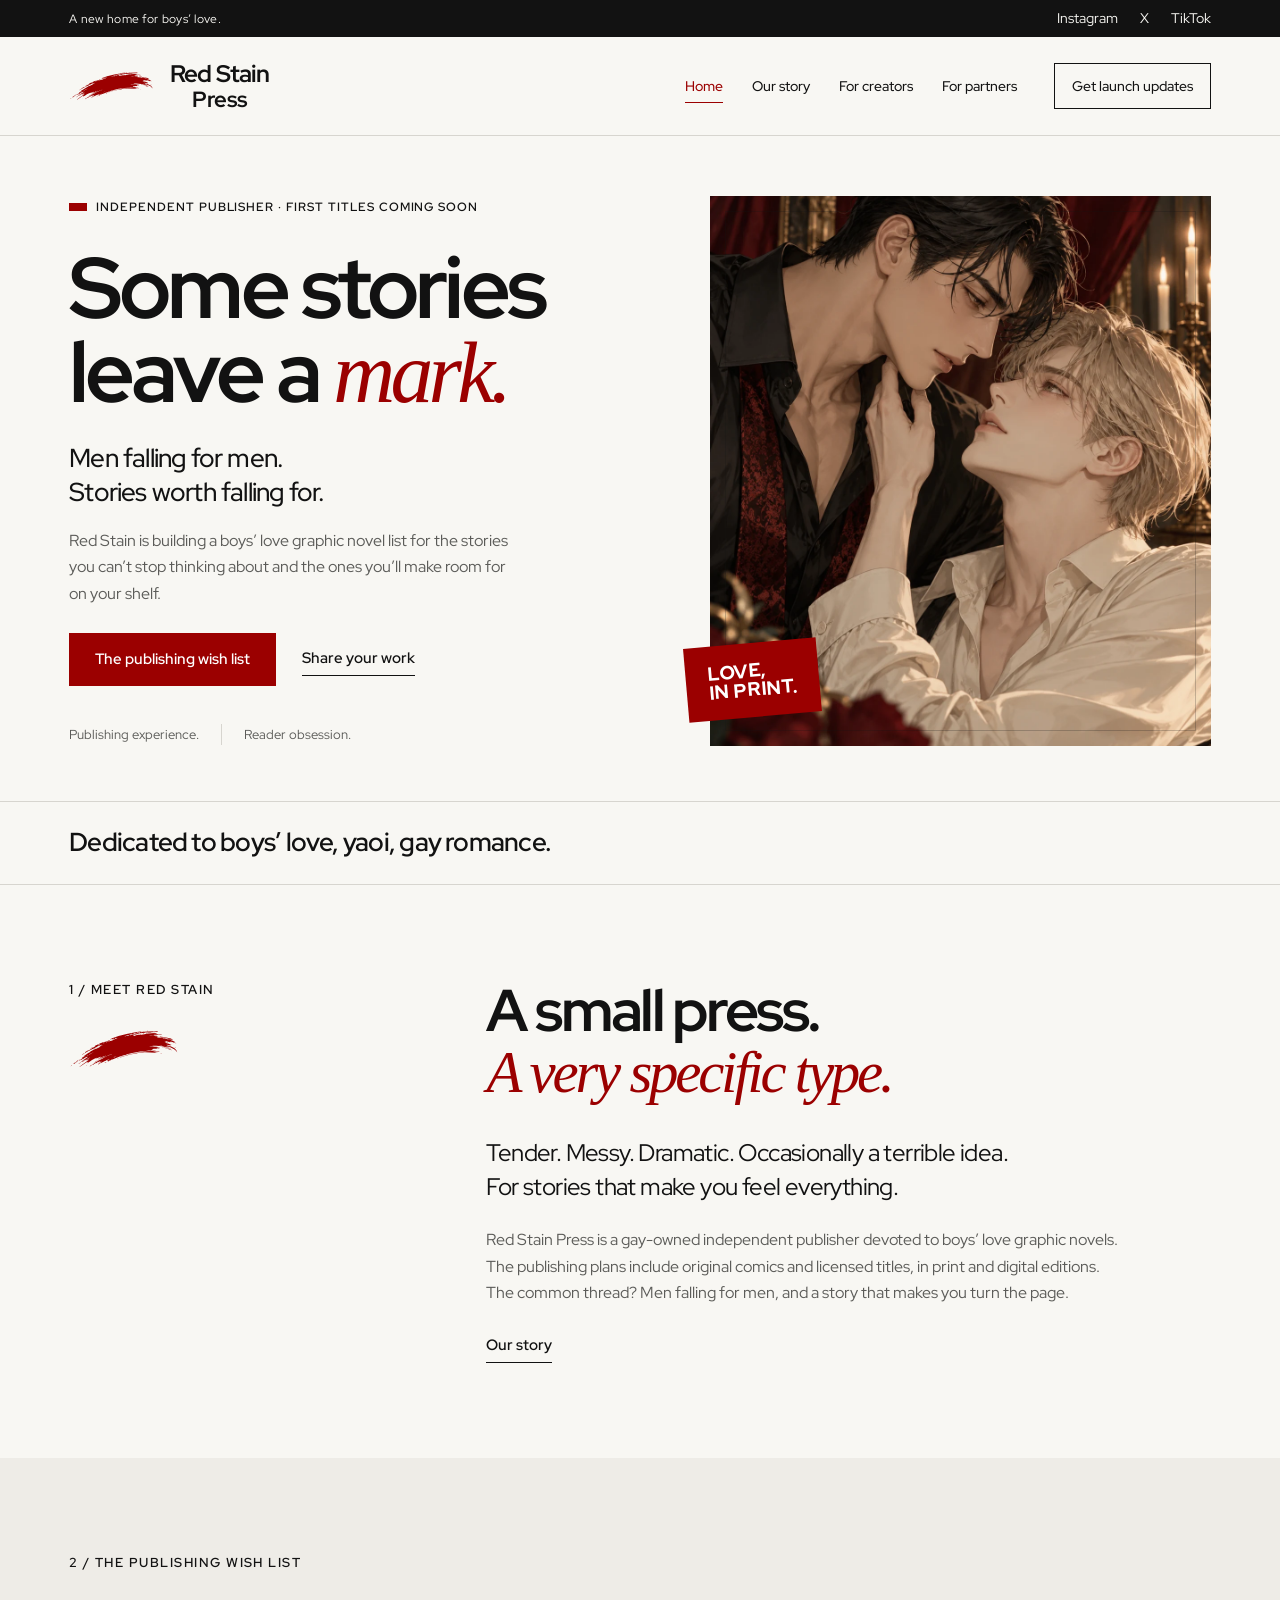
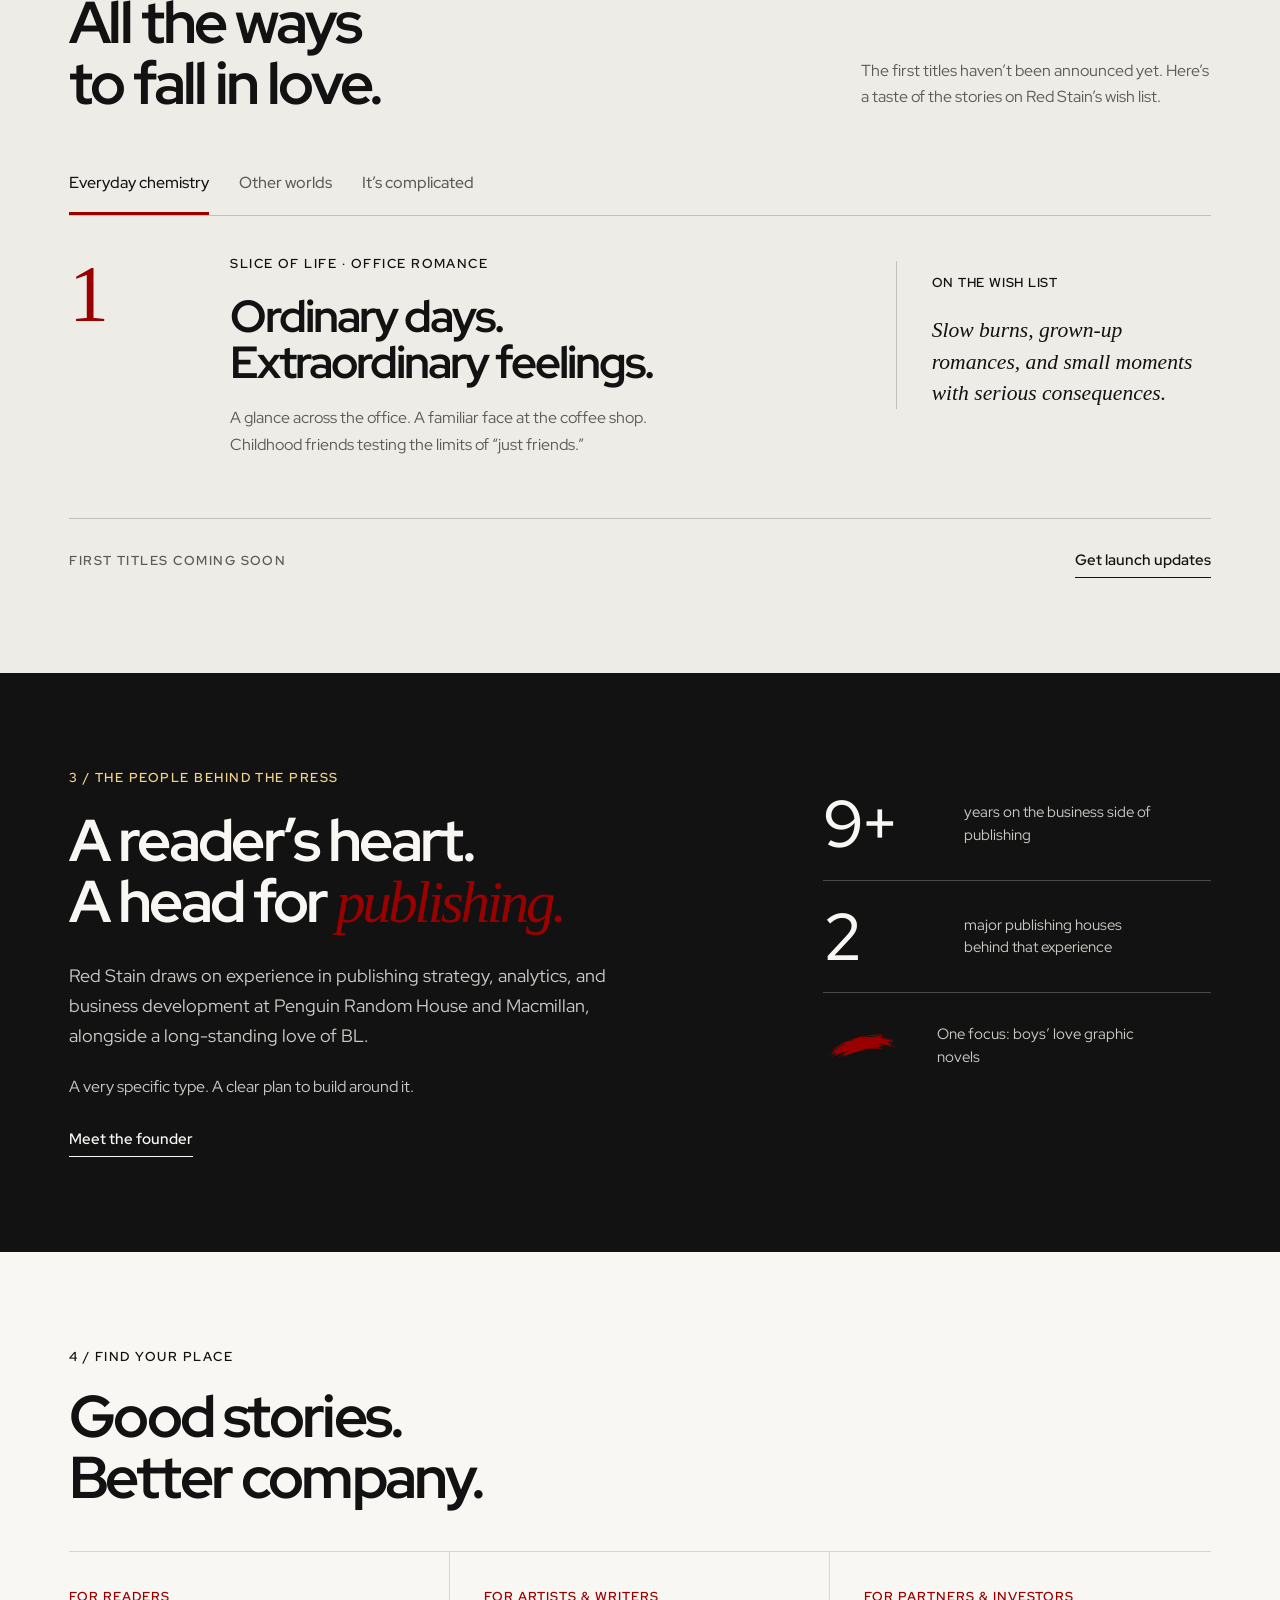
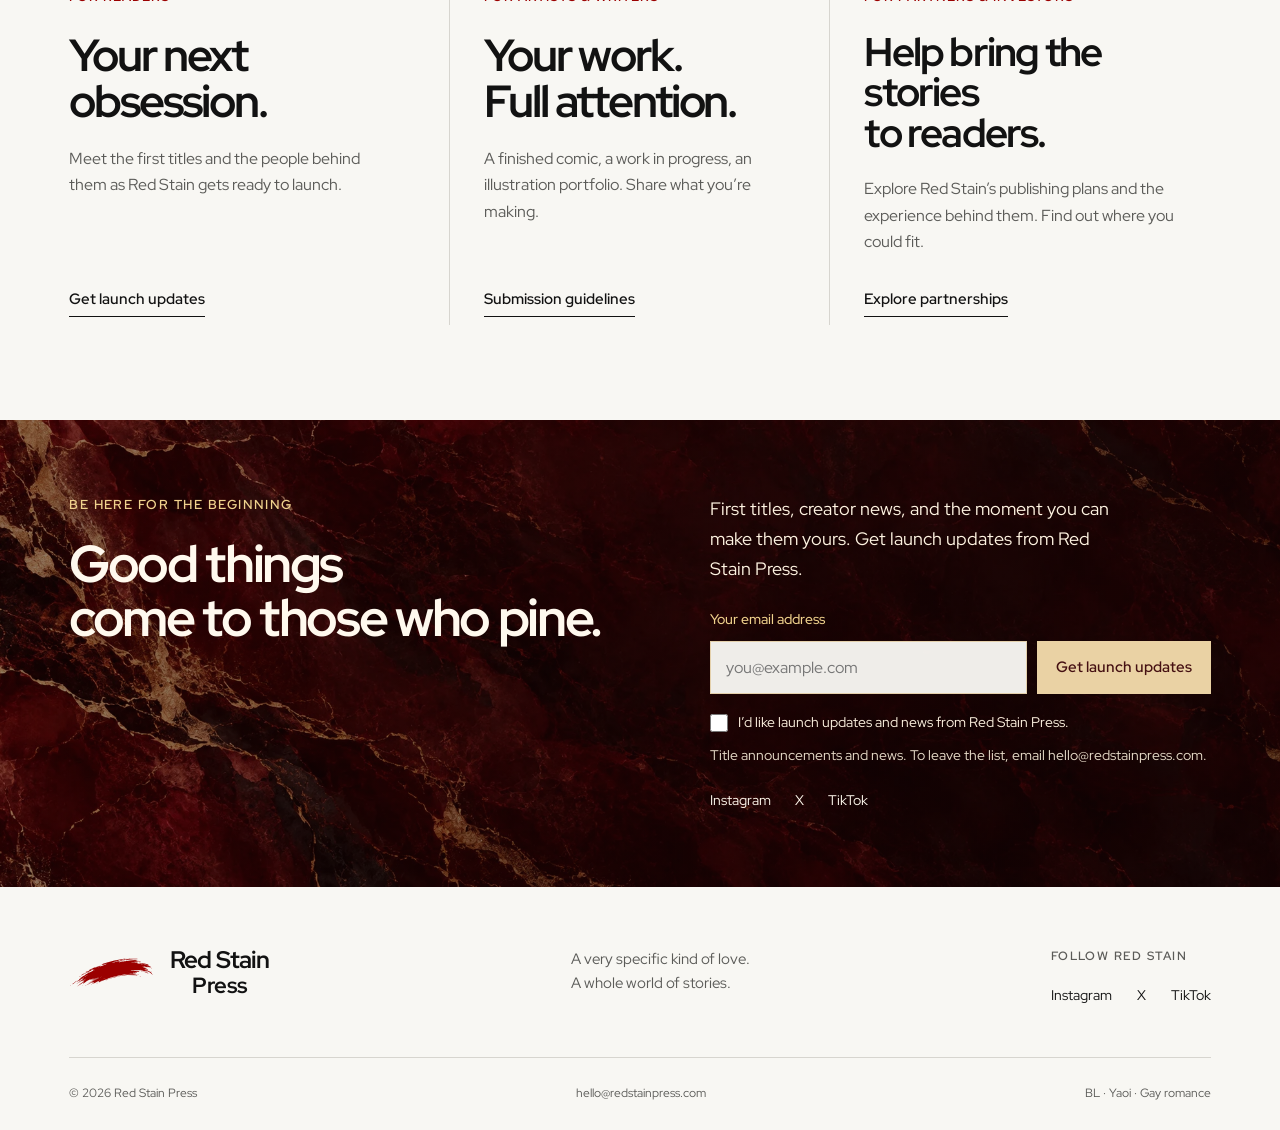
==== commit 1baac306: "Balance statement logo and refine company-focused language" ====
--- a/index.html
+++ b/index.html
@@ -1,8 +1,8 @@
-<!doctype html><html lang="en"><head><meta charset="utf-8"><meta name="viewport" content="width=device-width, initial-scale=1"><title>Stories that leave a mark — Red Stain Press</title><meta name="description" content="Meet Red Stain Press, a gay-owned independent publisher devoted to boys’ love, yaoi, gay romance graphic novels. Get launch news or share your work."><link rel="canonical" href="https://redstainpress.com/"><meta name="theme-color" content="#9B0000"><link rel="icon" type="image/svg+xml" href="assets/brand-favicon.svg"><link rel="preconnect" href="https://fonts.googleapis.com"><link rel="preconnect" href="https://fonts.gstatic.com" crossorigin><link href="https://fonts.googleapis.com/css2?family=Red+Hat+Display:ital,wght@0,400;0,500;0,600;0,700;0,800;0,900;1,500;1,600&display=swap" rel="stylesheet"><link rel="stylesheet" href="style.css?v=5db0f49273"><script src="script.js?v=854767b609" defer></script><script src="forms.js?v=3bf60a0cfa" defer></script></head><body><a class="skip-link" href="#main">Skip to content</a><div class="social-strip"><span>A new home for boys’ love.</span><div aria-label="Social media"><a href="https://www.instagram.com/redstainpress" target="_blank" rel="noopener noreferrer" aria-label="Red Stain Press on Instagram">Instagram</a><a href="https://x.com/redstainpress" target="_blank" rel="noopener noreferrer" aria-label="Red Stain Press on X">X</a><a href="https://www.tiktok.com/@redstainpress" target="_blank" rel="noopener noreferrer" aria-label="Red Stain Press on TikTok">TikTok</a></div></div><header class="site-header"><div class="header-inner"><a class="brand" href="index.html" aria-label="Red Stain Press home"><img src="assets/brand-horizontal.svg" width="85" height="31" alt=""><span class="brand-wordmark"><span class="brand-name">Red Stain</span><span class="brand-press">Press</span></span></a><button class="menu-toggle" type="button" aria-expanded="false" aria-controls="primary-nav">Menu <span aria-hidden="true">☰</span></button><nav id="primary-nav" aria-label="Main navigation"><a aria-current="page" href="index.html">Home</a><a  href="about.html">Our story</a><a  href="creators.html">For creators</a><a  href="partners.html">For partners</a><a class="nav-cta" href="index.html#signup-form">Get launch updates</a><div class="nav-socials" aria-label="Follow Red Stain Press"><a href="https://www.instagram.com/redstainpress" target="_blank" rel="noopener noreferrer" aria-label="Red Stain Press on Instagram">Instagram</a><a href="https://x.com/redstainpress" target="_blank" rel="noopener noreferrer" aria-label="Red Stain Press on X">X</a><a href="https://www.tiktok.com/@redstainpress" target="_blank" rel="noopener noreferrer" aria-label="Red Stain Press on TikTok">TikTok</a></div></nav></div></header><main id="main">
-<section class="hero section-pad"><div class="hero-copy"><div class="eyebrow"><span class="small-mark"></span>Independent publisher · First titles coming soon</div><h1>Some stories<br>leave a <em>mark.</em></h1><p class="hero-lede">Men falling for men.<br>Stories worth falling for.</p><p class="hero-description">We’re building a boys’ love graphic novel list for the stories you can’t stop thinking about and the ones you’ll make room for on your shelf.</p><div class="button-row"><a class="button" href="#our-list">What we’re looking for</a><a class="text-link" href="creators.html">Share your work</a></div><div class="hero-footnote"><span>Publishing experience.</span><span>Reader obsession.</span></div></div><figure class="hero-art"><div class="art-frame"><img src="assets/manhwa-hero-v2.webp" width="1024" height="1280" alt="Manhwa-style illustration of two adult men in an intimate near-embrace, with red and gold accents." fetchpriority="high"><div class="art-stamp" aria-hidden="true">LOVE,<br>IN PRINT.</div></div></figure></section>
+<!doctype html><html lang="en"><head><meta charset="utf-8"><meta name="viewport" content="width=device-width, initial-scale=1"><title>Stories that leave a mark — Red Stain Press</title><meta name="description" content="Meet Red Stain Press, a gay-owned independent publisher devoted to boys’ love, yaoi, gay romance graphic novels. Get launch news or share your work."><link rel="canonical" href="https://redstainpress.com/"><meta name="theme-color" content="#9B0000"><link rel="icon" type="image/svg+xml" href="assets/brand-favicon.svg"><link rel="preconnect" href="https://fonts.googleapis.com"><link rel="preconnect" href="https://fonts.gstatic.com" crossorigin><link href="https://fonts.googleapis.com/css2?family=Red+Hat+Display:ital,wght@0,400;0,500;0,600;0,700;0,800;0,900;1,500;1,600&display=swap" rel="stylesheet"><link rel="stylesheet" href="style.css?v=9193f84f6a"><script src="script.js?v=854767b609" defer></script><script src="forms.js?v=92124f2c52" defer></script></head><body><a class="skip-link" href="#main">Skip to content</a><div class="social-strip"><span>A new home for boys’ love.</span><div aria-label="Social media"><a href="https://www.instagram.com/redstainpress" target="_blank" rel="noopener noreferrer" aria-label="Red Stain Press on Instagram">Instagram</a><a href="https://x.com/redstainpress" target="_blank" rel="noopener noreferrer" aria-label="Red Stain Press on X">X</a><a href="https://www.tiktok.com/@redstainpress" target="_blank" rel="noopener noreferrer" aria-label="Red Stain Press on TikTok">TikTok</a></div></div><header class="site-header"><div class="header-inner"><a class="brand" href="index.html" aria-label="Red Stain Press home"><img src="assets/brand-horizontal.svg" width="85" height="31" alt=""><span class="brand-wordmark"><span class="brand-name">Red Stain</span><span class="brand-press">Press</span></span></a><button class="menu-toggle" type="button" aria-expanded="false" aria-controls="primary-nav">Menu <span aria-hidden="true">☰</span></button><nav id="primary-nav" aria-label="Main navigation"><a aria-current="page" href="index.html">Home</a><a  href="about.html">Our story</a><a  href="creators.html">For creators</a><a  href="partners.html">For partners</a><a class="nav-cta" href="index.html#signup-form">Get launch updates</a><div class="nav-socials" aria-label="Follow Red Stain Press"><a href="https://www.instagram.com/redstainpress" target="_blank" rel="noopener noreferrer" aria-label="Red Stain Press on Instagram">Instagram</a><a href="https://x.com/redstainpress" target="_blank" rel="noopener noreferrer" aria-label="Red Stain Press on X">X</a><a href="https://www.tiktok.com/@redstainpress" target="_blank" rel="noopener noreferrer" aria-label="Red Stain Press on TikTok">TikTok</a></div></nav></div></header><main id="main">
+<section class="hero section-pad"><div class="hero-copy"><div class="eyebrow"><span class="small-mark"></span>Independent publisher · First titles coming soon</div><h1>Some stories<br>leave a <em>mark.</em></h1><p class="hero-lede">Men falling for men.<br>Stories worth falling for.</p><p class="hero-description">Red Stain is building a boys’ love graphic novel list for the stories you can’t stop thinking about and the ones you’ll make room for on your shelf.</p><div class="button-row"><a class="button" href="#our-list">The publishing wish list</a><a class="text-link" href="creators.html">Share your work</a></div><div class="hero-footnote"><span>Publishing experience.</span><span>Reader obsession.</span></div></div><figure class="hero-art"><div class="art-frame"><img src="assets/manhwa-hero-v2.webp" width="1024" height="1280" alt="Manhwa-style illustration of two adult men in an intimate near-embrace, with red and gold accents." fetchpriority="high"><div class="art-stamp" aria-hidden="true">LOVE,<br>IN PRINT.</div></div></figure></section>
 <div class="genre-band" aria-label="Our publishing focus"><p>Dedicated to boys’ love, yaoi, gay romance.</p></div>
-<section class="intro section-pad"><div class="section-label"><span class="eyebrow">1 / Meet Red Stain</span><img src="assets/brand-horizontal.svg" width="110" height="40" alt="" loading="lazy"></div><div><h2>A small press.<br><em>A very specific type.</em></h2><p class="large-copy">Tender. Messy. Dramatic. Occasionally a terrible idea.<br>We have a weakness for stories that make us feel everything.</p><p>Red Stain Press is a gay-owned independent publisher devoted to boys’ love graphic novels. Our plans include original comics and licensed titles, in print and digital editions. The common thread? Men falling for men, and a story that makes you turn the page.</p><a class="text-link" href="about.html">Our story</a></div></section>
-<section class="list-section section-pad" id="our-list"><div class="section-heading"><div><span class="eyebrow">2 / What we’re looking for</span><h2>All the ways<br>to fall in love.</h2></div><p>Our first titles haven’t been announced yet. Here’s a taste of the stories we’re looking for.</p></div><div class="trope-tabs" role="tablist" aria-label="Explore our publishing interests"><button id="tab-everyday" role="tab" aria-selected="true" aria-controls="trope-panel" data-trope="everyday">Everyday chemistry</button><button id="tab-fantasy" role="tab" aria-selected="false" aria-controls="trope-panel" data-trope="fantasy" tabindex="-1">Other worlds</button><button id="tab-complicated" role="tab" aria-selected="false" aria-controls="trope-panel" data-trope="complicated" tabindex="-1">It’s complicated</button></div><div id="trope-panel" role="tabpanel" aria-labelledby="tab-everyday" tabindex="0"><div class="trope-feature"><span class="trope-number" aria-hidden="true">1</span><div><span class="eyebrow" id="trope-label">Slice of life · Office romance</span><h3 id="trope-title">Ordinary days.<br>Extraordinary feelings.</h3><p id="trope-copy">A glance across the office. A familiar face at the coffee shop. Childhood friends testing the limits of “just friends.”</p></div><div class="trope-note"><span>On our wish list</span><p id="trope-note">Slow burns, grown-up romances, and small moments with serious consequences.</p></div></div></div><div class="catalog-note"><span class="eyebrow">First titles coming soon</span><a href="index.html#signup-form" class="text-link">Get launch updates</a></div></section>
-<section class="expertise section-pad"><div><span class="eyebrow">3 / The people behind the press</span><h2>A reader’s heart.<br>A head for <em>publishing.</em></h2><p>Our founder brings experience in publishing strategy, analytics, and business development at Penguin Random House and Macmillan, alongside a long-standing love of BL.</p><p class="expertise-signoff">A very specific type. A clear plan to build around it.</p><a class="text-link" href="about.html#founder">Meet the founder</a></div><div class="expertise-facts"><div><span class="fact">9+</span><span>years on the business side of publishing</span></div><div><span class="fact">2</span><span>major publishing houses in our founder’s background</span></div><div class="fact-last"><img class="brand-mark-on-dark" src="assets/brand-horizontal-small.svg" width="74" height="27" alt=""><span>One focus: boys’ love graphic novels</span></div></div></section>
-<section class="audiences section-pad"><div class="section-heading"><div><span class="eyebrow">4 / Find your place</span><h2>Good stories.<br>Better company.</h2></div></div><div class="audience-grid"><article><span class="eyebrow">For readers</span><h3>Your next<br>obsession.</h3><p>Meet the first titles and the people behind them as we get ready to launch.</p><a class="text-link" href="index.html#signup-form">Get launch updates</a></article><article><span class="eyebrow">For artists & writers</span><h3>Your work.<br>Our attention.</h3><p>A finished comic, a work in progress, an illustration portfolio. Show us what you’re making.</p><a class="text-link" href="creators.html">Submission guidelines</a></article><article><span class="eyebrow">For partners & investors</span><h3>Help bring the stories<br>to readers.</h3><p>Explore our publishing plans and the experience behind them. Let’s talk about where you could fit.</p><a class="text-link" href="partners.html">Explore partnerships</a></article></div></section>
-<section class="updates section-pad" id="updates"><div><span class="eyebrow">Be here for the beginning</span><h2>Good things<br>come to those who pine.</h2></div><div><p>First titles, creator news, and the moment you can make them yours. Get launch updates from Red Stain Press.</p><form class="newsletter-form" id="signup-form" data-newsletter data-endpoint="https://script.google.com/macros/s/AKfycbwiBSSYZHi8AgSeNt6zwCwIirHQGSG9rbxlTgSQbGz2_f6EEWNxwoJRseT6T_4bfnNV/exec"><label for="signup-email">Your email address</label><div class="newsletter-fields"><input id="signup-email" name="email" type="email" autocomplete="email" placeholder="you@example.com" required maxlength="254" aria-describedby="signup-note"><button type="submit" class="button light">Get launch updates</button></div><label class="signup-consent"><input type="checkbox" name="consent" required value="yes"> <span>I’d like launch updates and news from Red Stain Press.</span></label><p class="form-note" id="signup-note" role="status" aria-live="polite">Title announcements and news. To leave the list, email <a href="mailto:hello@redstainpress.com">hello@redstainpress.com</a>.</p><noscript><p>To sign up, enable JavaScript or email <a href="mailto:hello@redstainpress.com?subject=Launch%20updates">hello@redstainpress.com</a>.</p></noscript></form><div class="updates-socials"><a href="https://www.instagram.com/redstainpress" target="_blank" rel="noopener noreferrer" aria-label="Red Stain Press on Instagram">Instagram</a><a href="https://x.com/redstainpress" target="_blank" rel="noopener noreferrer" aria-label="Red Stain Press on X">X</a><a href="https://www.tiktok.com/@redstainpress" target="_blank" rel="noopener noreferrer" aria-label="Red Stain Press on TikTok">TikTok</a></div></div></section></main><footer class="site-footer"><div class="footer-top"><a class="brand footer-brand" href="index.html" aria-label="Red Stain Press home"><img src="assets/brand-horizontal.svg" width="85" height="31" alt=""><span class="brand-wordmark"><span class="brand-name">Red Stain</span><span class="brand-press">Press</span></span></a><p>A very specific kind of love.<br>A whole world of stories.</p><div class="footer-social"><span class="eyebrow">Find us here</span><div><a href="https://www.instagram.com/redstainpress" target="_blank" rel="noopener noreferrer" aria-label="Red Stain Press on Instagram">Instagram</a><a href="https://x.com/redstainpress" target="_blank" rel="noopener noreferrer" aria-label="Red Stain Press on X">X</a><a href="https://www.tiktok.com/@redstainpress" target="_blank" rel="noopener noreferrer" aria-label="Red Stain Press on TikTok">TikTok</a></div></div></div><div class="footer-bottom"><span>© 2026 Red Stain Press</span><a href="mailto:hello@redstainpress.com">hello@redstainpress.com</a><span>BL · Yaoi · Gay romance</span></div></footer></body></html>+<section class="intro section-pad"><div class="section-label"><span class="eyebrow">1 / Meet Red Stain</span><img src="assets/brand-horizontal.svg" width="110" height="40" alt="" loading="lazy"></div><div><h2>A small press.<br><em>A very specific type.</em></h2><p class="large-copy">Tender. Messy. Dramatic. Occasionally a terrible idea.<br>For stories that make you feel everything.</p><p>Red Stain Press is a gay-owned independent publisher devoted to boys’ love graphic novels. The publishing plans include original comics and licensed titles, in print and digital editions. The common thread? Men falling for men, and a story that makes you turn the page.</p><a class="text-link" href="about.html">Our story</a></div></section>
+<section class="list-section section-pad" id="our-list"><div class="section-heading"><div><span class="eyebrow">2 / The publishing wish list</span><h2>All the ways<br>to fall in love.</h2></div><p>The first titles haven’t been announced yet. Here’s a taste of the stories on Red Stain’s wish list.</p></div><div class="trope-tabs" role="tablist" aria-label="Explore our publishing interests"><button id="tab-everyday" role="tab" aria-selected="true" aria-controls="trope-panel" data-trope="everyday">Everyday chemistry</button><button id="tab-fantasy" role="tab" aria-selected="false" aria-controls="trope-panel" data-trope="fantasy" tabindex="-1">Other worlds</button><button id="tab-complicated" role="tab" aria-selected="false" aria-controls="trope-panel" data-trope="complicated" tabindex="-1">It’s complicated</button></div><div id="trope-panel" role="tabpanel" aria-labelledby="tab-everyday" tabindex="0"><div class="trope-feature"><span class="trope-number" aria-hidden="true">1</span><div><span class="eyebrow" id="trope-label">Slice of life · Office romance</span><h3 id="trope-title">Ordinary days.<br>Extraordinary feelings.</h3><p id="trope-copy">A glance across the office. A familiar face at the coffee shop. Childhood friends testing the limits of “just friends.”</p></div><div class="trope-note"><span>On the wish list</span><p id="trope-note">Slow burns, grown-up romances, and small moments with serious consequences.</p></div></div></div><div class="catalog-note"><span class="eyebrow">First titles coming soon</span><a href="index.html#signup-form" class="text-link">Get launch updates</a></div></section>
+<section class="expertise section-pad"><div><span class="eyebrow">3 / The people behind the press</span><h2>A reader’s heart.<br>A head for <em>publishing.</em></h2><p>Red Stain draws on experience in publishing strategy, analytics, and business development at Penguin Random House and Macmillan, alongside a long-standing love of BL.</p><p class="expertise-signoff">A very specific type. A clear plan to build around it.</p><a class="text-link" href="about.html#founder">Meet the founder</a></div><div class="expertise-facts"><div><span class="fact">9+</span><span>years on the business side of publishing</span></div><div><span class="fact">2</span><span>major publishing houses behind that experience</span></div><div class="fact-last"><img class="brand-mark-on-dark" src="assets/brand-horizontal-small.svg" width="74" height="27" alt=""><span>One focus: boys’ love graphic novels</span></div></div></section>
+<section class="audiences section-pad"><div class="section-heading"><div><span class="eyebrow">4 / Find your place</span><h2>Good stories.<br>Better company.</h2></div></div><div class="audience-grid"><article><span class="eyebrow">For readers</span><h3>Your next<br>obsession.</h3><p>Meet the first titles and the people behind them as Red Stain gets ready to launch.</p><a class="text-link" href="index.html#signup-form">Get launch updates</a></article><article><span class="eyebrow">For artists & writers</span><h3>Your work.<br>Full attention.</h3><p>A finished comic, a work in progress, an illustration portfolio. Share what you’re making.</p><a class="text-link" href="creators.html">Submission guidelines</a></article><article><span class="eyebrow">For partners & investors</span><h3>Help bring the stories<br>to readers.</h3><p>Explore Red Stain’s publishing plans and the experience behind them. Find out where you could fit.</p><a class="text-link" href="partners.html">Explore partnerships</a></article></div></section>
+<section class="updates section-pad" id="updates"><div><span class="eyebrow">Be here for the beginning</span><h2>Good things<br>come to those who pine.</h2></div><div><p>First titles, creator news, and the moment you can make them yours. Get launch updates from Red Stain Press.</p><form class="newsletter-form" id="signup-form" data-newsletter data-endpoint="https://script.google.com/macros/s/AKfycbwiBSSYZHi8AgSeNt6zwCwIirHQGSG9rbxlTgSQbGz2_f6EEWNxwoJRseT6T_4bfnNV/exec"><label for="signup-email">Your email address</label><div class="newsletter-fields"><input id="signup-email" name="email" type="email" autocomplete="email" placeholder="you@example.com" required maxlength="254" aria-describedby="signup-note"><button type="submit" class="button light">Get launch updates</button></div><label class="signup-consent"><input type="checkbox" name="consent" required value="yes"> <span>I’d like launch updates and news from Red Stain Press.</span></label><p class="form-note" id="signup-note" role="status" aria-live="polite">Title announcements and news. To leave the list, email <a href="mailto:hello@redstainpress.com">hello@redstainpress.com</a>.</p><noscript><p>To sign up, enable JavaScript or email <a href="mailto:hello@redstainpress.com?subject=Launch%20updates">hello@redstainpress.com</a>.</p></noscript></form><div class="updates-socials"><a href="https://www.instagram.com/redstainpress" target="_blank" rel="noopener noreferrer" aria-label="Red Stain Press on Instagram">Instagram</a><a href="https://x.com/redstainpress" target="_blank" rel="noopener noreferrer" aria-label="Red Stain Press on X">X</a><a href="https://www.tiktok.com/@redstainpress" target="_blank" rel="noopener noreferrer" aria-label="Red Stain Press on TikTok">TikTok</a></div></div></section></main><footer class="site-footer"><div class="footer-top"><a class="brand footer-brand" href="index.html" aria-label="Red Stain Press home"><img src="assets/brand-horizontal.svg" width="85" height="31" alt=""><span class="brand-wordmark"><span class="brand-name">Red Stain</span><span class="brand-press">Press</span></span></a><p>A very specific kind of love.<br>A whole world of stories.</p><div class="footer-social"><span class="eyebrow">Follow Red Stain</span><div><a href="https://www.instagram.com/redstainpress" target="_blank" rel="noopener noreferrer" aria-label="Red Stain Press on Instagram">Instagram</a><a href="https://x.com/redstainpress" target="_blank" rel="noopener noreferrer" aria-label="Red Stain Press on X">X</a><a href="https://www.tiktok.com/@redstainpress" target="_blank" rel="noopener noreferrer" aria-label="Red Stain Press on TikTok">TikTok</a></div></div></div><div class="footer-bottom"><span>© 2026 Red Stain Press</span><a href="mailto:hello@redstainpress.com">hello@redstainpress.com</a><span>BL · Yaoi · Gay romance</span></div></footer></body></html>
--- a/style.css
+++ b/style.css
@@ -45,3 +45,7 @@
 .partner-opportunities .process-grid p{flex:1}
 .audience-grid article:last-child h3{font-size:clamp(2.1rem,3.1vw,2.8rem)}
 @media(max-width:600px){.genre-band{padding:21px 6vw;font-size:1.12rem}.pullquote h2{font-size:2.4rem}.expertise h2{font-size:clamp(2.05rem,8.8vw,2.65rem)}.founder-story .section-label{align-items:flex-start;gap:20px}.founder-story .founder-byline{margin:0;text-align:right}.partner-opportunities .process-grid p{margin-bottom:20px}}
+
+/* Statement mark scale and company-focused copy refinements. */
+.pullquote>img{width:clamp(180px,24vw,300px);height:auto;margin:0 auto 36px}
+@media(max-width:600px){.pullquote>img{margin-bottom:28px}.founder-story .section-label{flex-wrap:wrap}.founder-story .section-label>.eyebrow{max-width:160px}}
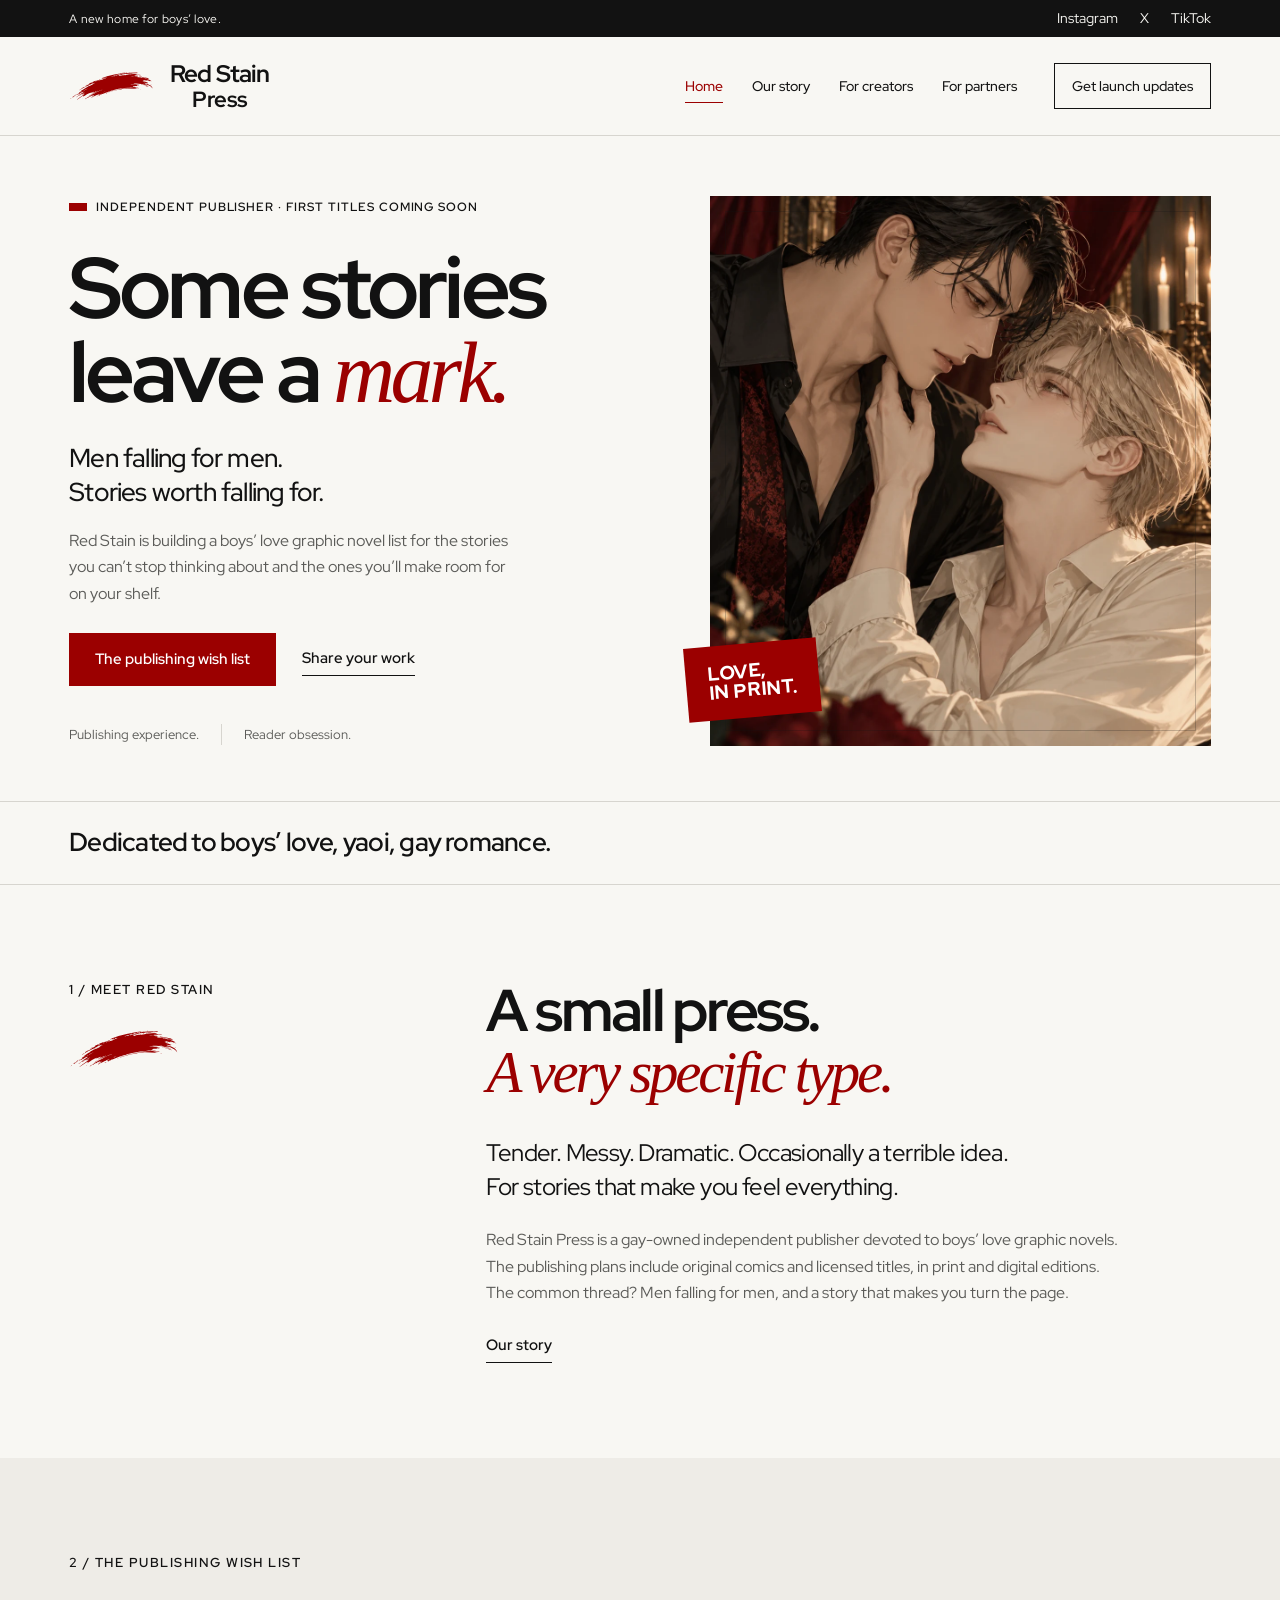
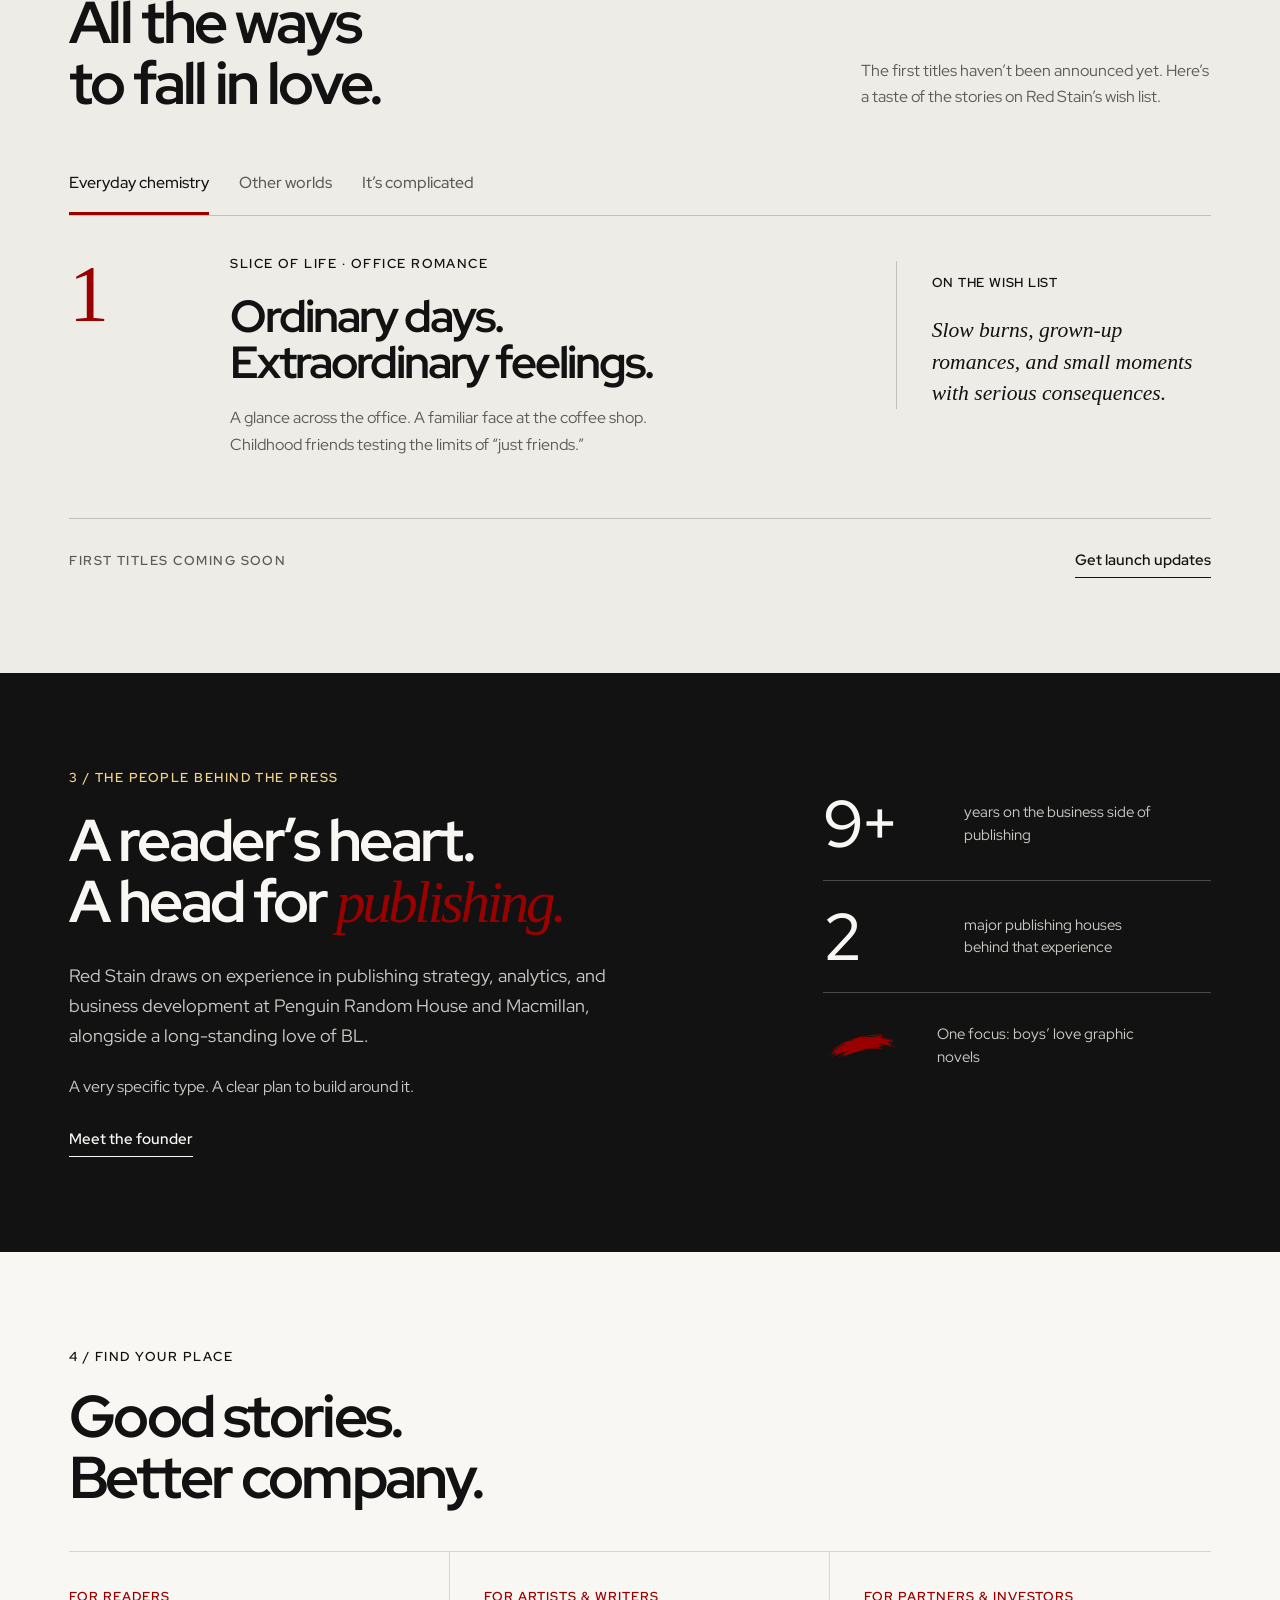
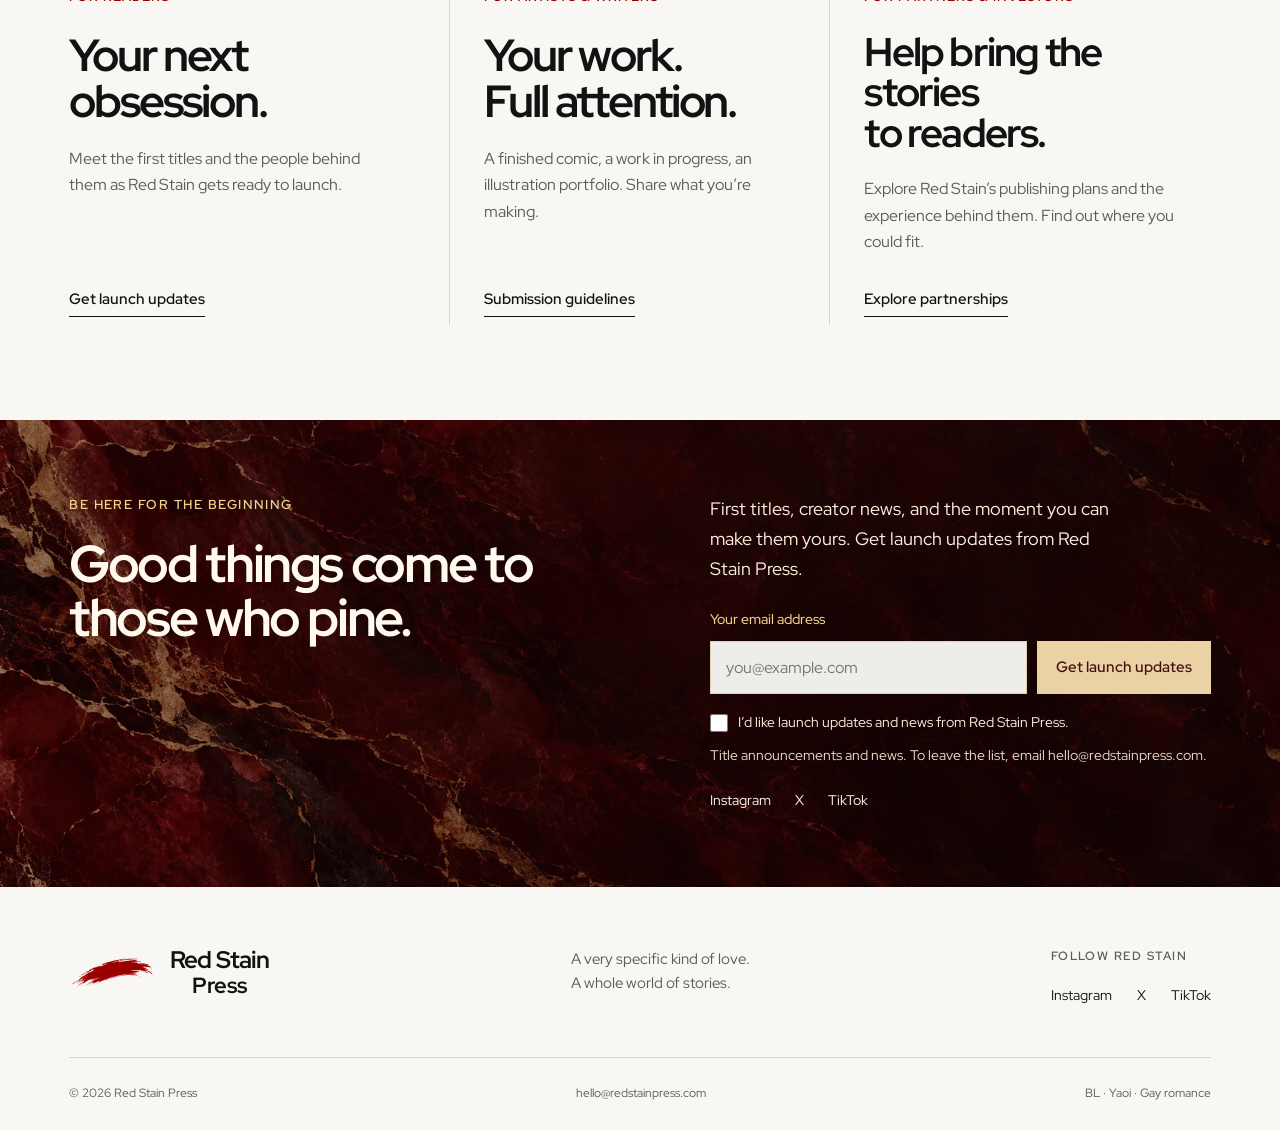
==== commit 658a98c0: "Improve statement spacing and marble banner line breaks" ====
--- a/index.html
+++ b/index.html
@@ -1,8 +1,8 @@
-<!doctype html><html lang="en"><head><meta charset="utf-8"><meta name="viewport" content="width=device-width, initial-scale=1"><title>Stories that leave a mark — Red Stain Press</title><meta name="description" content="Meet Red Stain Press, a gay-owned independent publisher devoted to boys’ love, yaoi, gay romance graphic novels. Get launch news or share your work."><link rel="canonical" href="https://redstainpress.com/"><meta name="theme-color" content="#9B0000"><link rel="icon" type="image/svg+xml" href="assets/brand-favicon.svg"><link rel="preconnect" href="https://fonts.googleapis.com"><link rel="preconnect" href="https://fonts.gstatic.com" crossorigin><link href="https://fonts.googleapis.com/css2?family=Red+Hat+Display:ital,wght@0,400;0,500;0,600;0,700;0,800;0,900;1,500;1,600&display=swap" rel="stylesheet"><link rel="stylesheet" href="style.css?v=9193f84f6a"><script src="script.js?v=854767b609" defer></script><script src="forms.js?v=92124f2c52" defer></script></head><body><a class="skip-link" href="#main">Skip to content</a><div class="social-strip"><span>A new home for boys’ love.</span><div aria-label="Social media"><a href="https://www.instagram.com/redstainpress" target="_blank" rel="noopener noreferrer" aria-label="Red Stain Press on Instagram">Instagram</a><a href="https://x.com/redstainpress" target="_blank" rel="noopener noreferrer" aria-label="Red Stain Press on X">X</a><a href="https://www.tiktok.com/@redstainpress" target="_blank" rel="noopener noreferrer" aria-label="Red Stain Press on TikTok">TikTok</a></div></div><header class="site-header"><div class="header-inner"><a class="brand" href="index.html" aria-label="Red Stain Press home"><img src="assets/brand-horizontal.svg" width="85" height="31" alt=""><span class="brand-wordmark"><span class="brand-name">Red Stain</span><span class="brand-press">Press</span></span></a><button class="menu-toggle" type="button" aria-expanded="false" aria-controls="primary-nav">Menu <span aria-hidden="true">☰</span></button><nav id="primary-nav" aria-label="Main navigation"><a aria-current="page" href="index.html">Home</a><a  href="about.html">Our story</a><a  href="creators.html">For creators</a><a  href="partners.html">For partners</a><a class="nav-cta" href="index.html#signup-form">Get launch updates</a><div class="nav-socials" aria-label="Follow Red Stain Press"><a href="https://www.instagram.com/redstainpress" target="_blank" rel="noopener noreferrer" aria-label="Red Stain Press on Instagram">Instagram</a><a href="https://x.com/redstainpress" target="_blank" rel="noopener noreferrer" aria-label="Red Stain Press on X">X</a><a href="https://www.tiktok.com/@redstainpress" target="_blank" rel="noopener noreferrer" aria-label="Red Stain Press on TikTok">TikTok</a></div></nav></div></header><main id="main">
+<!doctype html><html lang="en"><head><meta charset="utf-8"><meta name="viewport" content="width=device-width, initial-scale=1"><title>Stories that leave a mark — Red Stain Press</title><meta name="description" content="Meet Red Stain Press, a gay-owned independent publisher devoted to boys’ love, yaoi, gay romance graphic novels. Get launch news or share your work."><link rel="canonical" href="https://redstainpress.com/"><meta name="theme-color" content="#9B0000"><link rel="icon" type="image/svg+xml" href="assets/brand-favicon.svg"><link rel="preconnect" href="https://fonts.googleapis.com"><link rel="preconnect" href="https://fonts.gstatic.com" crossorigin><link href="https://fonts.googleapis.com/css2?family=Red+Hat+Display:ital,wght@0,400;0,500;0,600;0,700;0,800;0,900;1,500;1,600&display=swap" rel="stylesheet"><link rel="stylesheet" href="style.css?v=cedbe39933"><script src="script.js?v=854767b609" defer></script><script src="forms.js?v=92124f2c52" defer></script></head><body><a class="skip-link" href="#main">Skip to content</a><div class="social-strip"><span>A new home for boys’ love.</span><div aria-label="Social media"><a href="https://www.instagram.com/redstainpress" target="_blank" rel="noopener noreferrer" aria-label="Red Stain Press on Instagram">Instagram</a><a href="https://x.com/redstainpress" target="_blank" rel="noopener noreferrer" aria-label="Red Stain Press on X">X</a><a href="https://www.tiktok.com/@redstainpress" target="_blank" rel="noopener noreferrer" aria-label="Red Stain Press on TikTok">TikTok</a></div></div><header class="site-header"><div class="header-inner"><a class="brand" href="index.html" aria-label="Red Stain Press home"><img src="assets/brand-horizontal.svg" width="85" height="31" alt=""><span class="brand-wordmark"><span class="brand-name">Red Stain</span><span class="brand-press">Press</span></span></a><button class="menu-toggle" type="button" aria-expanded="false" aria-controls="primary-nav">Menu <span aria-hidden="true">☰</span></button><nav id="primary-nav" aria-label="Main navigation"><a aria-current="page" href="index.html">Home</a><a  href="about.html">Our story</a><a  href="creators.html">For creators</a><a  href="partners.html">For partners</a><a class="nav-cta" href="index.html#signup-form">Get launch updates</a><div class="nav-socials" aria-label="Follow Red Stain Press"><a href="https://www.instagram.com/redstainpress" target="_blank" rel="noopener noreferrer" aria-label="Red Stain Press on Instagram">Instagram</a><a href="https://x.com/redstainpress" target="_blank" rel="noopener noreferrer" aria-label="Red Stain Press on X">X</a><a href="https://www.tiktok.com/@redstainpress" target="_blank" rel="noopener noreferrer" aria-label="Red Stain Press on TikTok">TikTok</a></div></nav></div></header><main id="main">
 <section class="hero section-pad"><div class="hero-copy"><div class="eyebrow"><span class="small-mark"></span>Independent publisher · First titles coming soon</div><h1>Some stories<br>leave a <em>mark.</em></h1><p class="hero-lede">Men falling for men.<br>Stories worth falling for.</p><p class="hero-description">Red Stain is building a boys’ love graphic novel list for the stories you can’t stop thinking about and the ones you’ll make room for on your shelf.</p><div class="button-row"><a class="button" href="#our-list">The publishing wish list</a><a class="text-link" href="creators.html">Share your work</a></div><div class="hero-footnote"><span>Publishing experience.</span><span>Reader obsession.</span></div></div><figure class="hero-art"><div class="art-frame"><img src="assets/manhwa-hero-v2.webp" width="1024" height="1280" alt="Manhwa-style illustration of two adult men in an intimate near-embrace, with red and gold accents." fetchpriority="high"><div class="art-stamp" aria-hidden="true">LOVE,<br>IN PRINT.</div></div></figure></section>
 <div class="genre-band" aria-label="Our publishing focus"><p>Dedicated to boys’ love, yaoi, gay romance.</p></div>
 <section class="intro section-pad"><div class="section-label"><span class="eyebrow">1 / Meet Red Stain</span><img src="assets/brand-horizontal.svg" width="110" height="40" alt="" loading="lazy"></div><div><h2>A small press.<br><em>A very specific type.</em></h2><p class="large-copy">Tender. Messy. Dramatic. Occasionally a terrible idea.<br>For stories that make you feel everything.</p><p>Red Stain Press is a gay-owned independent publisher devoted to boys’ love graphic novels. The publishing plans include original comics and licensed titles, in print and digital editions. The common thread? Men falling for men, and a story that makes you turn the page.</p><a class="text-link" href="about.html">Our story</a></div></section>
 <section class="list-section section-pad" id="our-list"><div class="section-heading"><div><span class="eyebrow">2 / The publishing wish list</span><h2>All the ways<br>to fall in love.</h2></div><p>The first titles haven’t been announced yet. Here’s a taste of the stories on Red Stain’s wish list.</p></div><div class="trope-tabs" role="tablist" aria-label="Explore our publishing interests"><button id="tab-everyday" role="tab" aria-selected="true" aria-controls="trope-panel" data-trope="everyday">Everyday chemistry</button><button id="tab-fantasy" role="tab" aria-selected="false" aria-controls="trope-panel" data-trope="fantasy" tabindex="-1">Other worlds</button><button id="tab-complicated" role="tab" aria-selected="false" aria-controls="trope-panel" data-trope="complicated" tabindex="-1">It’s complicated</button></div><div id="trope-panel" role="tabpanel" aria-labelledby="tab-everyday" tabindex="0"><div class="trope-feature"><span class="trope-number" aria-hidden="true">1</span><div><span class="eyebrow" id="trope-label">Slice of life · Office romance</span><h3 id="trope-title">Ordinary days.<br>Extraordinary feelings.</h3><p id="trope-copy">A glance across the office. A familiar face at the coffee shop. Childhood friends testing the limits of “just friends.”</p></div><div class="trope-note"><span>On the wish list</span><p id="trope-note">Slow burns, grown-up romances, and small moments with serious consequences.</p></div></div></div><div class="catalog-note"><span class="eyebrow">First titles coming soon</span><a href="index.html#signup-form" class="text-link">Get launch updates</a></div></section>
 <section class="expertise section-pad"><div><span class="eyebrow">3 / The people behind the press</span><h2>A reader’s heart.<br>A head for <em>publishing.</em></h2><p>Red Stain draws on experience in publishing strategy, analytics, and business development at Penguin Random House and Macmillan, alongside a long-standing love of BL.</p><p class="expertise-signoff">A very specific type. A clear plan to build around it.</p><a class="text-link" href="about.html#founder">Meet the founder</a></div><div class="expertise-facts"><div><span class="fact">9+</span><span>years on the business side of publishing</span></div><div><span class="fact">2</span><span>major publishing houses behind that experience</span></div><div class="fact-last"><img class="brand-mark-on-dark" src="assets/brand-horizontal-small.svg" width="74" height="27" alt=""><span>One focus: boys’ love graphic novels</span></div></div></section>
 <section class="audiences section-pad"><div class="section-heading"><div><span class="eyebrow">4 / Find your place</span><h2>Good stories.<br>Better company.</h2></div></div><div class="audience-grid"><article><span class="eyebrow">For readers</span><h3>Your next<br>obsession.</h3><p>Meet the first titles and the people behind them as Red Stain gets ready to launch.</p><a class="text-link" href="index.html#signup-form">Get launch updates</a></article><article><span class="eyebrow">For artists & writers</span><h3>Your work.<br>Full attention.</h3><p>A finished comic, a work in progress, an illustration portfolio. Share what you’re making.</p><a class="text-link" href="creators.html">Submission guidelines</a></article><article><span class="eyebrow">For partners & investors</span><h3>Help bring the stories<br>to readers.</h3><p>Explore Red Stain’s publishing plans and the experience behind them. Find out where you could fit.</p><a class="text-link" href="partners.html">Explore partnerships</a></article></div></section>
-<section class="updates section-pad" id="updates"><div><span class="eyebrow">Be here for the beginning</span><h2>Good things<br>come to those who pine.</h2></div><div><p>First titles, creator news, and the moment you can make them yours. Get launch updates from Red Stain Press.</p><form class="newsletter-form" id="signup-form" data-newsletter data-endpoint="https://script.google.com/macros/s/AKfycbwiBSSYZHi8AgSeNt6zwCwIirHQGSG9rbxlTgSQbGz2_f6EEWNxwoJRseT6T_4bfnNV/exec"><label for="signup-email">Your email address</label><div class="newsletter-fields"><input id="signup-email" name="email" type="email" autocomplete="email" placeholder="you@example.com" required maxlength="254" aria-describedby="signup-note"><button type="submit" class="button light">Get launch updates</button></div><label class="signup-consent"><input type="checkbox" name="consent" required value="yes"> <span>I’d like launch updates and news from Red Stain Press.</span></label><p class="form-note" id="signup-note" role="status" aria-live="polite">Title announcements and news. To leave the list, email <a href="mailto:hello@redstainpress.com">hello@redstainpress.com</a>.</p><noscript><p>To sign up, enable JavaScript or email <a href="mailto:hello@redstainpress.com?subject=Launch%20updates">hello@redstainpress.com</a>.</p></noscript></form><div class="updates-socials"><a href="https://www.instagram.com/redstainpress" target="_blank" rel="noopener noreferrer" aria-label="Red Stain Press on Instagram">Instagram</a><a href="https://x.com/redstainpress" target="_blank" rel="noopener noreferrer" aria-label="Red Stain Press on X">X</a><a href="https://www.tiktok.com/@redstainpress" target="_blank" rel="noopener noreferrer" aria-label="Red Stain Press on TikTok">TikTok</a></div></div></section></main><footer class="site-footer"><div class="footer-top"><a class="brand footer-brand" href="index.html" aria-label="Red Stain Press home"><img src="assets/brand-horizontal.svg" width="85" height="31" alt=""><span class="brand-wordmark"><span class="brand-name">Red Stain</span><span class="brand-press">Press</span></span></a><p>A very specific kind of love.<br>A whole world of stories.</p><div class="footer-social"><span class="eyebrow">Follow Red Stain</span><div><a href="https://www.instagram.com/redstainpress" target="_blank" rel="noopener noreferrer" aria-label="Red Stain Press on Instagram">Instagram</a><a href="https://x.com/redstainpress" target="_blank" rel="noopener noreferrer" aria-label="Red Stain Press on X">X</a><a href="https://www.tiktok.com/@redstainpress" target="_blank" rel="noopener noreferrer" aria-label="Red Stain Press on TikTok">TikTok</a></div></div></div><div class="footer-bottom"><span>© 2026 Red Stain Press</span><a href="mailto:hello@redstainpress.com">hello@redstainpress.com</a><span>BL · Yaoi · Gay romance</span></div></footer></body></html>+<section class="updates section-pad" id="updates"><div><span class="eyebrow">Be here for the beginning</span><h2>Good things come to<br>those who pine.</h2></div><div><p>First titles, creator news, and the moment you can make them yours. Get launch updates from Red Stain Press.</p><form class="newsletter-form" id="signup-form" data-newsletter data-endpoint="https://script.google.com/macros/s/AKfycbwiBSSYZHi8AgSeNt6zwCwIirHQGSG9rbxlTgSQbGz2_f6EEWNxwoJRseT6T_4bfnNV/exec"><label for="signup-email">Your email address</label><div class="newsletter-fields"><input id="signup-email" name="email" type="email" autocomplete="email" placeholder="you@example.com" required maxlength="254" aria-describedby="signup-note"><button type="submit" class="button light">Get launch updates</button></div><label class="signup-consent"><input type="checkbox" name="consent" required value="yes"> <span>I’d like launch updates and news from Red Stain Press.</span></label><p class="form-note" id="signup-note" role="status" aria-live="polite">Title announcements and news. To leave the list, email <a href="mailto:hello@redstainpress.com">hello@redstainpress.com</a>.</p><noscript><p>To sign up, enable JavaScript or email <a href="mailto:hello@redstainpress.com?subject=Launch%20updates">hello@redstainpress.com</a>.</p></noscript></form><div class="updates-socials"><a href="https://www.instagram.com/redstainpress" target="_blank" rel="noopener noreferrer" aria-label="Red Stain Press on Instagram">Instagram</a><a href="https://x.com/redstainpress" target="_blank" rel="noopener noreferrer" aria-label="Red Stain Press on X">X</a><a href="https://www.tiktok.com/@redstainpress" target="_blank" rel="noopener noreferrer" aria-label="Red Stain Press on TikTok">TikTok</a></div></div></section></main><footer class="site-footer"><div class="footer-top"><a class="brand footer-brand" href="index.html" aria-label="Red Stain Press home"><img src="assets/brand-horizontal.svg" width="85" height="31" alt=""><span class="brand-wordmark"><span class="brand-name">Red Stain</span><span class="brand-press">Press</span></span></a><p>A very specific kind of love.<br>A whole world of stories.</p><div class="footer-social"><span class="eyebrow">Follow Red Stain</span><div><a href="https://www.instagram.com/redstainpress" target="_blank" rel="noopener noreferrer" aria-label="Red Stain Press on Instagram">Instagram</a><a href="https://x.com/redstainpress" target="_blank" rel="noopener noreferrer" aria-label="Red Stain Press on X">X</a><a href="https://www.tiktok.com/@redstainpress" target="_blank" rel="noopener noreferrer" aria-label="Red Stain Press on TikTok">TikTok</a></div></div></div><div class="footer-bottom"><span>© 2026 Red Stain Press</span><a href="mailto:hello@redstainpress.com">hello@redstainpress.com</a><span>BL · Yaoi · Gay romance</span></div></footer></body></html>
--- a/style.css
+++ b/style.css
@@ -49,3 +49,6 @@
 /* Statement mark scale and company-focused copy refinements. */
 .pullquote>img{width:clamp(180px,24vw,300px);height:auto;margin:0 auto 36px}
 @media(max-width:600px){.pullquote>img{margin-bottom:28px}.founder-story .section-label{flex-wrap:wrap}.founder-story .section-label>.eyebrow{max-width:160px}}
+
+/* Optical spacing between italic and sans-serif text in the statement. */
+.pullquote h2 em{margin-inline-end:.16em}
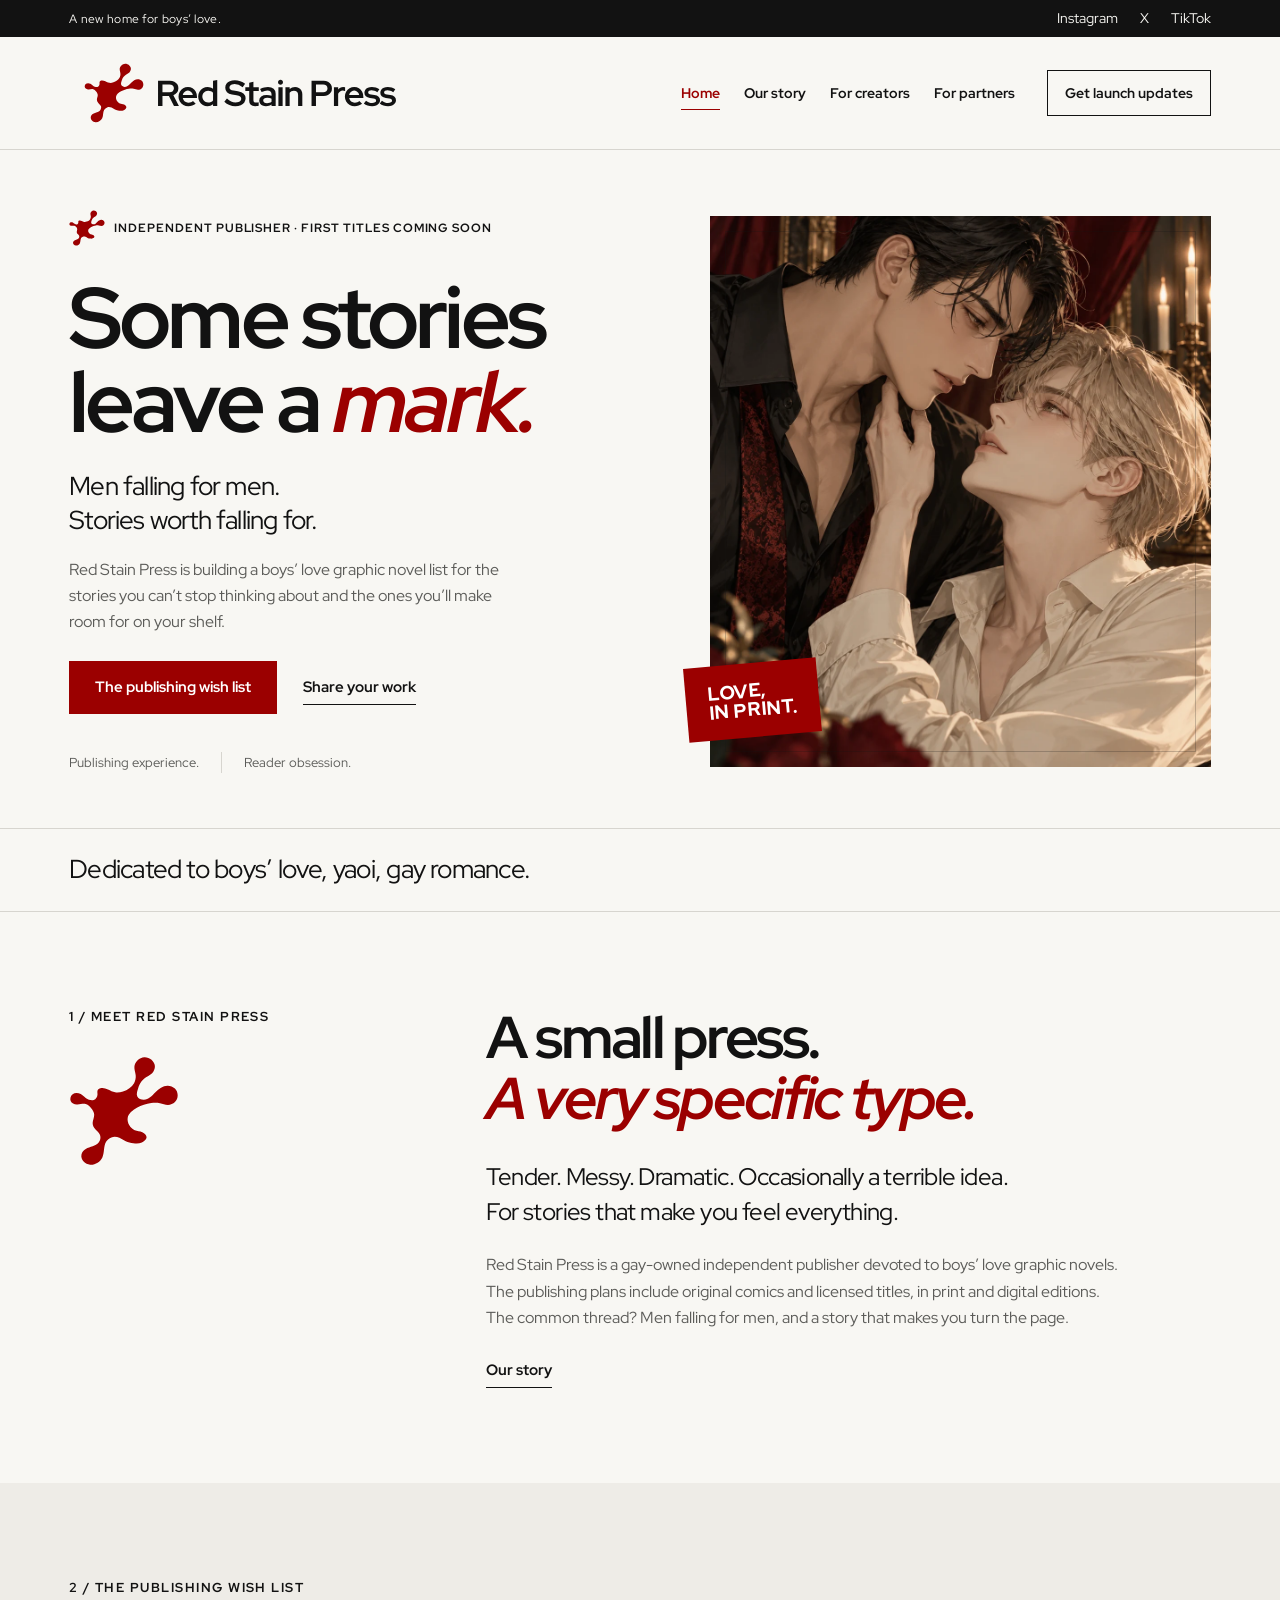
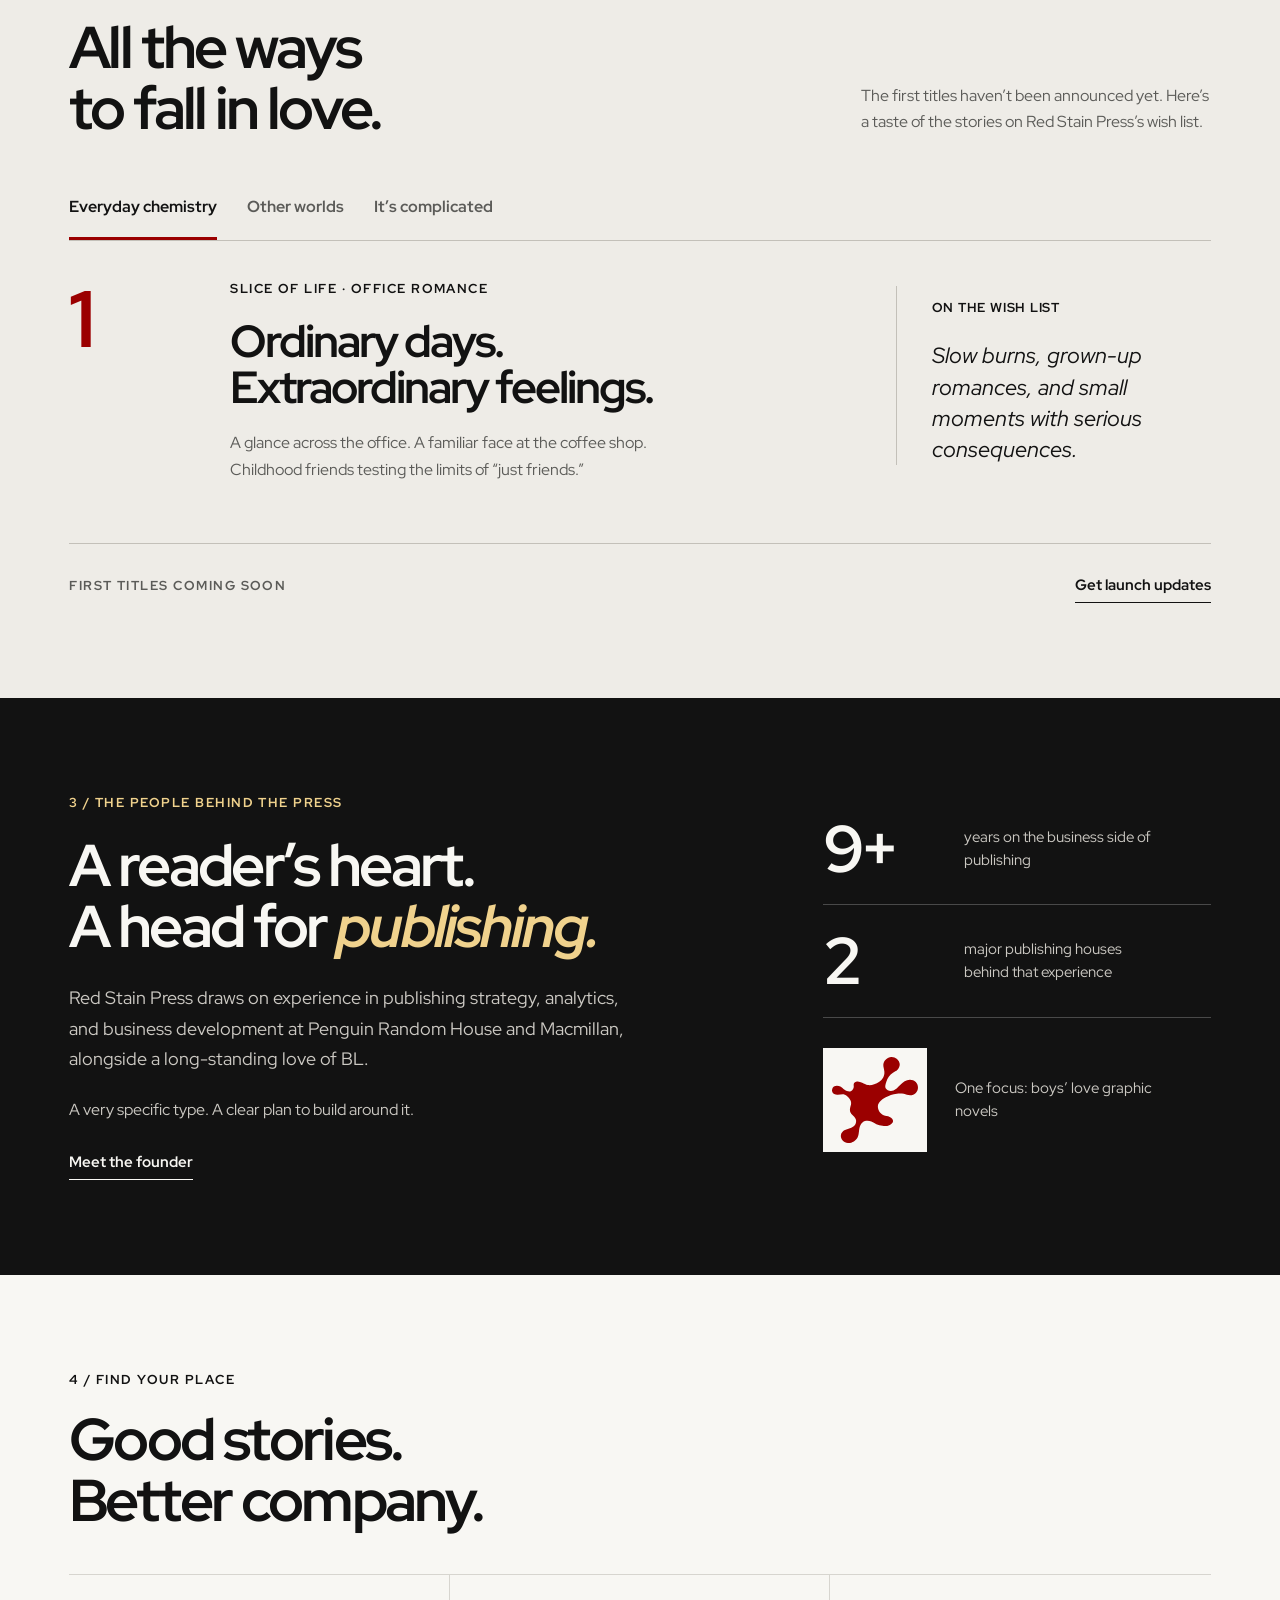
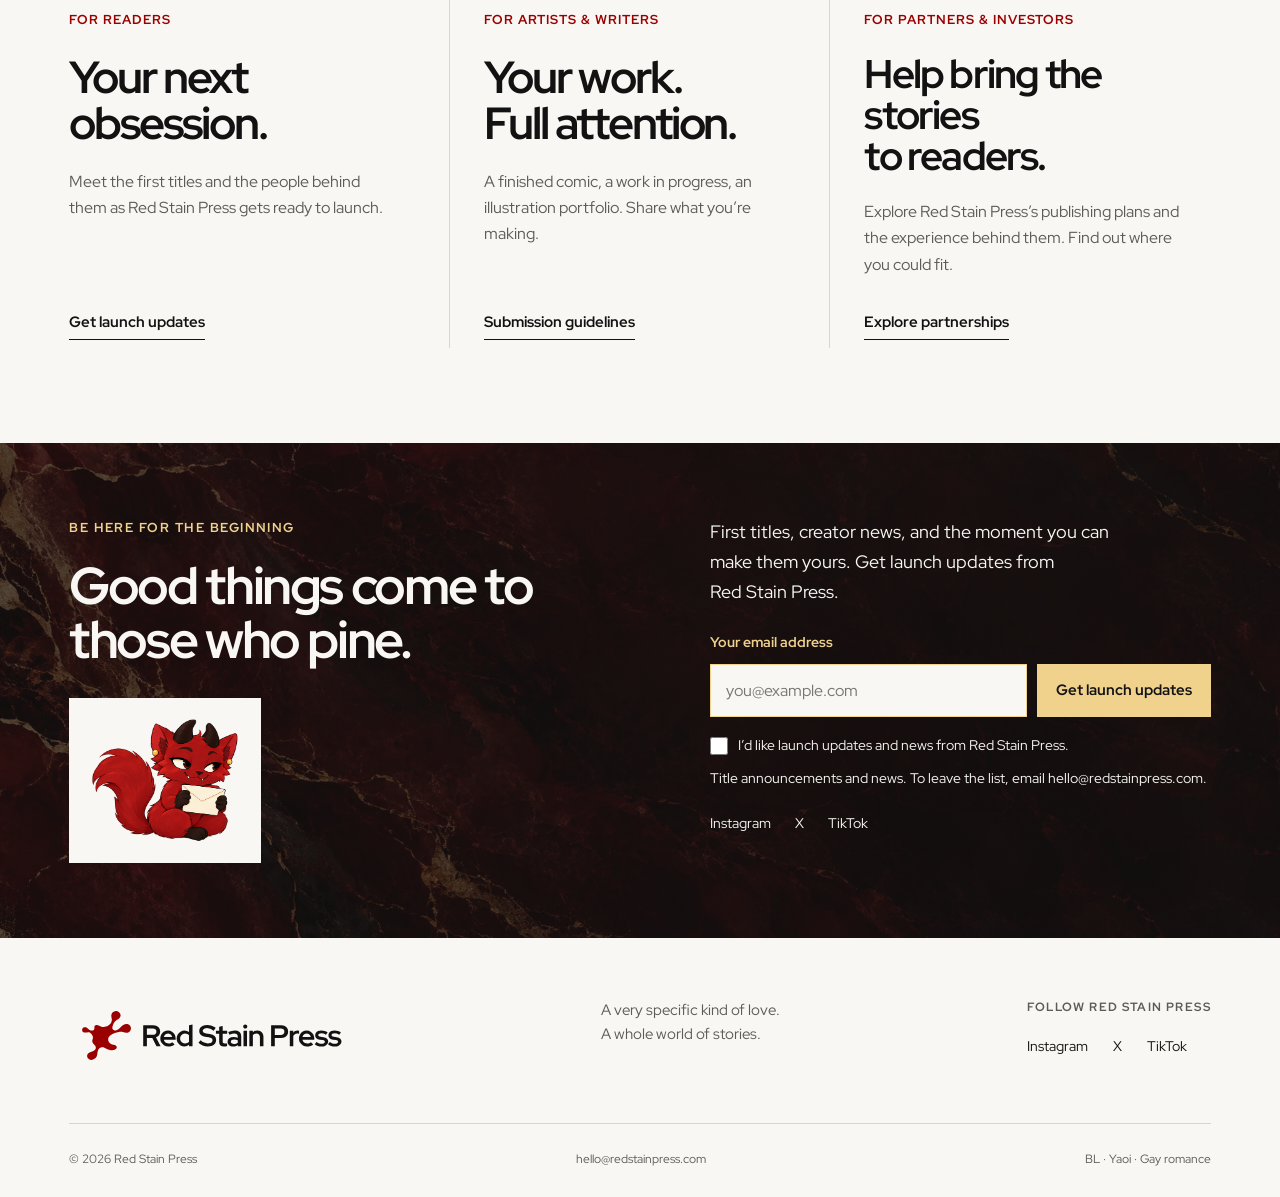
==== commit 15d3654a: "10-4-26 Branding Changes" ====
--- a/index.html
+++ b/index.html
@@ -1,8 +1,8 @@
-<!doctype html><html lang="en"><head><meta charset="utf-8"><meta name="viewport" content="width=device-width, initial-scale=1"><title>Stories that leave a mark — Red Stain Press</title><meta name="description" content="Meet Red Stain Press, a gay-owned independent publisher devoted to boys’ love, yaoi, gay romance graphic novels. Get launch news or share your work."><link rel="canonical" href="https://redstainpress.com/"><meta name="theme-color" content="#9B0000"><link rel="icon" type="image/svg+xml" href="assets/brand-favicon.svg"><link rel="preconnect" href="https://fonts.googleapis.com"><link rel="preconnect" href="https://fonts.gstatic.com" crossorigin><link href="https://fonts.googleapis.com/css2?family=Red+Hat+Display:ital,wght@0,400;0,500;0,600;0,700;0,800;0,900;1,500;1,600&display=swap" rel="stylesheet"><link rel="stylesheet" href="style.css?v=cedbe39933"><script src="script.js?v=854767b609" defer></script><script src="forms.js?v=92124f2c52" defer></script></head><body><a class="skip-link" href="#main">Skip to content</a><div class="social-strip"><span>A new home for boys’ love.</span><div aria-label="Social media"><a href="https://www.instagram.com/redstainpress" target="_blank" rel="noopener noreferrer" aria-label="Red Stain Press on Instagram">Instagram</a><a href="https://x.com/redstainpress" target="_blank" rel="noopener noreferrer" aria-label="Red Stain Press on X">X</a><a href="https://www.tiktok.com/@redstainpress" target="_blank" rel="noopener noreferrer" aria-label="Red Stain Press on TikTok">TikTok</a></div></div><header class="site-header"><div class="header-inner"><a class="brand" href="index.html" aria-label="Red Stain Press home"><img src="assets/brand-horizontal.svg" width="85" height="31" alt=""><span class="brand-wordmark"><span class="brand-name">Red Stain</span><span class="brand-press">Press</span></span></a><button class="menu-toggle" type="button" aria-expanded="false" aria-controls="primary-nav">Menu <span aria-hidden="true">☰</span></button><nav id="primary-nav" aria-label="Main navigation"><a aria-current="page" href="index.html">Home</a><a  href="about.html">Our story</a><a  href="creators.html">For creators</a><a  href="partners.html">For partners</a><a class="nav-cta" href="index.html#signup-form">Get launch updates</a><div class="nav-socials" aria-label="Follow Red Stain Press"><a href="https://www.instagram.com/redstainpress" target="_blank" rel="noopener noreferrer" aria-label="Red Stain Press on Instagram">Instagram</a><a href="https://x.com/redstainpress" target="_blank" rel="noopener noreferrer" aria-label="Red Stain Press on X">X</a><a href="https://www.tiktok.com/@redstainpress" target="_blank" rel="noopener noreferrer" aria-label="Red Stain Press on TikTok">TikTok</a></div></nav></div></header><main id="main">
-<section class="hero section-pad"><div class="hero-copy"><div class="eyebrow"><span class="small-mark"></span>Independent publisher · First titles coming soon</div><h1>Some stories<br>leave a <em>mark.</em></h1><p class="hero-lede">Men falling for men.<br>Stories worth falling for.</p><p class="hero-description">Red Stain is building a boys’ love graphic novel list for the stories you can’t stop thinking about and the ones you’ll make room for on your shelf.</p><div class="button-row"><a class="button" href="#our-list">The publishing wish list</a><a class="text-link" href="creators.html">Share your work</a></div><div class="hero-footnote"><span>Publishing experience.</span><span>Reader obsession.</span></div></div><figure class="hero-art"><div class="art-frame"><img src="assets/manhwa-hero-v2.webp" width="1024" height="1280" alt="Manhwa-style illustration of two adult men in an intimate near-embrace, with red and gold accents." fetchpriority="high"><div class="art-stamp" aria-hidden="true">LOVE,<br>IN PRINT.</div></div></figure></section>
+<!doctype html><html lang="en"><head><meta charset="utf-8"><meta name="viewport" content="width=device-width, initial-scale=1"><title>Stories that leave a mark — Red Stain Press</title><meta name="description" content="Meet Red Stain Press, a gay-owned independent publisher devoted to boys’ love, yaoi, gay romance graphic novels. Get launch news or share your work."><link rel="canonical" href="https://redstainpress.com/"><meta name="theme-color" content="#9B0000"><link rel="icon" type="image/svg+xml" href="assets/brand/favicon.svg" sizes="any"><link rel="icon" type="image/x-icon" href="assets/brand/favicon.ico"><link rel="icon" type="image/png" href="assets/brand/favicon-32.png" sizes="32x32"><link rel="apple-touch-icon" href="assets/brand/apple-touch-icon-180.png" sizes="180x180"><link rel="preload" href="assets/fonts/RedHatDisplay-Variable.woff2" as="font" type="font/woff2" crossorigin><link rel="stylesheet" href="style.css?v=17f06ce0e6"><script src="script.js?v=854767b609" defer></script><script src="forms.js?v=d2f15162d6" defer></script><meta property="og:type" content="website"><meta property="og:site_name" content="Red Stain Press"><meta property="og:title" content="Stories that leave a mark — Red Stain Press"><meta property="og:description" content="Meet Red Stain Press, a gay-owned independent publisher devoted to boys’ love, yaoi, gay romance graphic novels. Get launch news or share your work."><meta property="og:url" content="https://redstainpress.com/"><meta property="og:image" content="https://redstainpress.com/assets/brand/rsp-social-preview.png"><meta property="og:image:width" content="1200"><meta property="og:image:height" content="630"><meta property="og:image:alt" content="Red Stain Press red splash logo and full company name on paper."><meta name="twitter:card" content="summary_large_image"><meta name="twitter:title" content="Stories that leave a mark — Red Stain Press"><meta name="twitter:description" content="Meet Red Stain Press, a gay-owned independent publisher devoted to boys’ love, yaoi, gay romance graphic novels. Get launch news or share your work."><meta name="twitter:image" content="https://redstainpress.com/assets/brand/rsp-social-preview.png"><meta name="twitter:image:alt" content="Red Stain Press red splash logo and full company name on paper."></head><body><a class="skip-link" href="#main">Skip to content</a><div class="social-strip"><span>A new home for boys’ love.</span><div aria-label="Social media"><a href="https://www.instagram.com/redstainpress" target="_blank" rel="noopener noreferrer" aria-label="Red Stain Press on Instagram">Instagram</a><a href="https://x.com/redstainpress" target="_blank" rel="noopener noreferrer" aria-label="Red Stain Press on X">X</a><a href="https://www.tiktok.com/@redstainpress" target="_blank" rel="noopener noreferrer" aria-label="Red Stain Press on TikTok">TikTok</a></div></div><header class="site-header"><div class="header-inner"><a class="brand" href="index.html" aria-label="Red Stain Press home"><img class="brand-lockup" src="assets/brand/rsp-logo-horizontal.svg" width="342" height="90" alt=""></a><button class="menu-toggle" type="button" aria-expanded="false" aria-controls="primary-nav">Menu <span aria-hidden="true">☰</span></button><nav id="primary-nav" aria-label="Main navigation"><a aria-current="page" href="index.html">Home</a><a  href="about.html">Our story</a><a  href="creators.html">For creators</a><a  href="partners.html">For partners</a><a class="nav-cta" href="index.html#signup-form">Get launch updates</a><div class="nav-socials" aria-label="Follow Red Stain Press"><a href="https://www.instagram.com/redstainpress" target="_blank" rel="noopener noreferrer" aria-label="Red Stain Press on Instagram">Instagram</a><a href="https://x.com/redstainpress" target="_blank" rel="noopener noreferrer" aria-label="Red Stain Press on X">X</a><a href="https://www.tiktok.com/@redstainpress" target="_blank" rel="noopener noreferrer" aria-label="Red Stain Press on TikTok">TikTok</a></div></nav></div></header><main id="main">
+<section class="hero section-pad"><div class="hero-copy"><div class="eyebrow"><span class="small-mark"></span>Independent publisher · First titles coming soon</div><h1>Some stories<br>leave a <em>mark.</em></h1><p class="hero-lede">Men falling for men.<br>Stories worth falling for.</p><p class="hero-description"><span class="company-name">Red Stain Press</span> is building a boys’ love graphic novel list for the stories you can’t stop thinking about and the ones you’ll make room for on your shelf.</p><div class="button-row"><a class="button" href="#our-list">The publishing wish list</a><a class="text-link" href="creators.html">Share your work</a></div><div class="hero-footnote"><span>Publishing experience.</span><span>Reader obsession.</span></div></div><figure class="hero-art"><div class="art-frame"><img src="assets/manhwa-hero-v2.webp" width="1024" height="1280" alt="Manhwa-style illustration of two adult men in an intimate near-embrace, with red and gold accents." fetchpriority="high"><div class="art-stamp" aria-hidden="true">LOVE,<br>IN PRINT.</div></div></figure></section>
 <div class="genre-band" aria-label="Our publishing focus"><p>Dedicated to boys’ love, yaoi, gay romance.</p></div>
-<section class="intro section-pad"><div class="section-label"><span class="eyebrow">1 / Meet Red Stain</span><img src="assets/brand-horizontal.svg" width="110" height="40" alt="" loading="lazy"></div><div><h2>A small press.<br><em>A very specific type.</em></h2><p class="large-copy">Tender. Messy. Dramatic. Occasionally a terrible idea.<br>For stories that make you feel everything.</p><p>Red Stain Press is a gay-owned independent publisher devoted to boys’ love graphic novels. The publishing plans include original comics and licensed titles, in print and digital editions. The common thread? Men falling for men, and a story that makes you turn the page.</p><a class="text-link" href="about.html">Our story</a></div></section>
-<section class="list-section section-pad" id="our-list"><div class="section-heading"><div><span class="eyebrow">2 / The publishing wish list</span><h2>All the ways<br>to fall in love.</h2></div><p>The first titles haven’t been announced yet. Here’s a taste of the stories on Red Stain’s wish list.</p></div><div class="trope-tabs" role="tablist" aria-label="Explore our publishing interests"><button id="tab-everyday" role="tab" aria-selected="true" aria-controls="trope-panel" data-trope="everyday">Everyday chemistry</button><button id="tab-fantasy" role="tab" aria-selected="false" aria-controls="trope-panel" data-trope="fantasy" tabindex="-1">Other worlds</button><button id="tab-complicated" role="tab" aria-selected="false" aria-controls="trope-panel" data-trope="complicated" tabindex="-1">It’s complicated</button></div><div id="trope-panel" role="tabpanel" aria-labelledby="tab-everyday" tabindex="0"><div class="trope-feature"><span class="trope-number" aria-hidden="true">1</span><div><span class="eyebrow" id="trope-label">Slice of life · Office romance</span><h3 id="trope-title">Ordinary days.<br>Extraordinary feelings.</h3><p id="trope-copy">A glance across the office. A familiar face at the coffee shop. Childhood friends testing the limits of “just friends.”</p></div><div class="trope-note"><span>On the wish list</span><p id="trope-note">Slow burns, grown-up romances, and small moments with serious consequences.</p></div></div></div><div class="catalog-note"><span class="eyebrow">First titles coming soon</span><a href="index.html#signup-form" class="text-link">Get launch updates</a></div></section>
-<section class="expertise section-pad"><div><span class="eyebrow">3 / The people behind the press</span><h2>A reader’s heart.<br>A head for <em>publishing.</em></h2><p>Red Stain draws on experience in publishing strategy, analytics, and business development at Penguin Random House and Macmillan, alongside a long-standing love of BL.</p><p class="expertise-signoff">A very specific type. A clear plan to build around it.</p><a class="text-link" href="about.html#founder">Meet the founder</a></div><div class="expertise-facts"><div><span class="fact">9+</span><span>years on the business side of publishing</span></div><div><span class="fact">2</span><span>major publishing houses behind that experience</span></div><div class="fact-last"><img class="brand-mark-on-dark" src="assets/brand-horizontal-small.svg" width="74" height="27" alt=""><span>One focus: boys’ love graphic novels</span></div></div></section>
-<section class="audiences section-pad"><div class="section-heading"><div><span class="eyebrow">4 / Find your place</span><h2>Good stories.<br>Better company.</h2></div></div><div class="audience-grid"><article><span class="eyebrow">For readers</span><h3>Your next<br>obsession.</h3><p>Meet the first titles and the people behind them as Red Stain gets ready to launch.</p><a class="text-link" href="index.html#signup-form">Get launch updates</a></article><article><span class="eyebrow">For artists & writers</span><h3>Your work.<br>Full attention.</h3><p>A finished comic, a work in progress, an illustration portfolio. Share what you’re making.</p><a class="text-link" href="creators.html">Submission guidelines</a></article><article><span class="eyebrow">For partners & investors</span><h3>Help bring the stories<br>to readers.</h3><p>Explore Red Stain’s publishing plans and the experience behind them. Find out where you could fit.</p><a class="text-link" href="partners.html">Explore partnerships</a></article></div></section>
-<section class="updates section-pad" id="updates"><div><span class="eyebrow">Be here for the beginning</span><h2>Good things come to<br>those who pine.</h2></div><div><p>First titles, creator news, and the moment you can make them yours. Get launch updates from Red Stain Press.</p><form class="newsletter-form" id="signup-form" data-newsletter data-endpoint="https://script.google.com/macros/s/AKfycbwiBSSYZHi8AgSeNt6zwCwIirHQGSG9rbxlTgSQbGz2_f6EEWNxwoJRseT6T_4bfnNV/exec"><label for="signup-email">Your email address</label><div class="newsletter-fields"><input id="signup-email" name="email" type="email" autocomplete="email" placeholder="you@example.com" required maxlength="254" aria-describedby="signup-note"><button type="submit" class="button light">Get launch updates</button></div><label class="signup-consent"><input type="checkbox" name="consent" required value="yes"> <span>I’d like launch updates and news from Red Stain Press.</span></label><p class="form-note" id="signup-note" role="status" aria-live="polite">Title announcements and news. To leave the list, email <a href="mailto:hello@redstainpress.com">hello@redstainpress.com</a>.</p><noscript><p>To sign up, enable JavaScript or email <a href="mailto:hello@redstainpress.com?subject=Launch%20updates">hello@redstainpress.com</a>.</p></noscript></form><div class="updates-socials"><a href="https://www.instagram.com/redstainpress" target="_blank" rel="noopener noreferrer" aria-label="Red Stain Press on Instagram">Instagram</a><a href="https://x.com/redstainpress" target="_blank" rel="noopener noreferrer" aria-label="Red Stain Press on X">X</a><a href="https://www.tiktok.com/@redstainpress" target="_blank" rel="noopener noreferrer" aria-label="Red Stain Press on TikTok">TikTok</a></div></div></section></main><footer class="site-footer"><div class="footer-top"><a class="brand footer-brand" href="index.html" aria-label="Red Stain Press home"><img src="assets/brand-horizontal.svg" width="85" height="31" alt=""><span class="brand-wordmark"><span class="brand-name">Red Stain</span><span class="brand-press">Press</span></span></a><p>A very specific kind of love.<br>A whole world of stories.</p><div class="footer-social"><span class="eyebrow">Follow Red Stain</span><div><a href="https://www.instagram.com/redstainpress" target="_blank" rel="noopener noreferrer" aria-label="Red Stain Press on Instagram">Instagram</a><a href="https://x.com/redstainpress" target="_blank" rel="noopener noreferrer" aria-label="Red Stain Press on X">X</a><a href="https://www.tiktok.com/@redstainpress" target="_blank" rel="noopener noreferrer" aria-label="Red Stain Press on TikTok">TikTok</a></div></div></div><div class="footer-bottom"><span>© 2026 Red Stain Press</span><a href="mailto:hello@redstainpress.com">hello@redstainpress.com</a><span>BL · Yaoi · Gay romance</span></div></footer></body></html>+<section class="intro section-pad"><div class="section-label"><span class="eyebrow">1 / Meet <span class="company-name">Red Stain Press</span></span><img src="assets/brand/rsp-symbol.svg" width="110" height="110" alt="" loading="lazy"></div><div><h2>A small press.<br><em>A very specific type.</em></h2><p class="large-copy">Tender. Messy. Dramatic. Occasionally a terrible idea.<br>For stories that make you feel everything.</p><p><span class="company-name">Red Stain Press</span> is a gay-owned independent publisher devoted to boys’ love graphic novels. The publishing plans include original comics and licensed titles, in print and digital editions. The common thread? Men falling for men, and a story that makes you turn the page.</p><a class="text-link" href="about.html">Our story</a></div></section>
+<section class="list-section section-pad" id="our-list"><div class="section-heading"><div><span class="eyebrow">2 / The publishing wish list</span><h2>All the ways<br>to fall in love.</h2></div><p>The first titles haven’t been announced yet. Here’s a taste of the stories on <span class="company-name">Red Stain Press’s</span> wish list.</p></div><div class="trope-tabs" role="tablist" aria-label="Explore our publishing interests"><button id="tab-everyday" role="tab" aria-selected="true" aria-controls="trope-panel" data-trope="everyday">Everyday chemistry</button><button id="tab-fantasy" role="tab" aria-selected="false" aria-controls="trope-panel" data-trope="fantasy" tabindex="-1">Other worlds</button><button id="tab-complicated" role="tab" aria-selected="false" aria-controls="trope-panel" data-trope="complicated" tabindex="-1">It’s complicated</button></div><div id="trope-panel" role="tabpanel" aria-labelledby="tab-everyday" tabindex="0"><div class="trope-feature"><span class="trope-number" aria-hidden="true">1</span><div><span class="eyebrow" id="trope-label">Slice of life · Office romance</span><h3 id="trope-title">Ordinary days.<br>Extraordinary feelings.</h3><p id="trope-copy">A glance across the office. A familiar face at the coffee shop. Childhood friends testing the limits of “just friends.”</p></div><div class="trope-note"><span>On the wish list</span><p id="trope-note">Slow burns, grown-up romances, and small moments with serious consequences.</p></div></div></div><div class="catalog-note"><span class="eyebrow">First titles coming soon</span><a href="index.html#signup-form" class="text-link">Get launch updates</a></div></section>
+<section class="expertise section-pad"><div><span class="eyebrow">3 / The people behind the press</span><h2>A reader’s heart.<br>A head for <em>publishing.</em></h2><p><span class="company-name">Red Stain Press</span> draws on experience in publishing strategy, analytics, and business development at Penguin Random House and Macmillan, alongside a long-standing love of BL.</p><p class="expertise-signoff">A very specific type. A clear plan to build around it.</p><a class="text-link" href="about.html#founder">Meet the founder</a></div><div class="expertise-facts"><div><span class="fact">9+</span><span>years on the business side of publishing</span></div><div><span class="fact">2</span><span>major publishing houses behind that experience</span></div><div class="fact-last"><img class="brand-mark-on-dark" src="assets/brand/rsp-symbol.svg" width="74" height="74" alt=""><span>One focus: boys’ love graphic novels</span></div></div></section>
+<section class="audiences section-pad"><div class="section-heading"><div><span class="eyebrow">4 / Find your place</span><h2>Good stories.<br>Better company.</h2></div></div><div class="audience-grid"><article><span class="eyebrow">For readers</span><h3>Your next<br>obsession.</h3><p>Meet the first titles and the people behind them as <span class="company-name">Red Stain Press</span> gets ready to launch.</p><a class="text-link" href="index.html#signup-form">Get launch updates</a></article><article><span class="eyebrow">For artists & writers</span><h3>Your work.<br>Full attention.</h3><p>A finished comic, a work in progress, an illustration portfolio. Share what you’re making.</p><a class="text-link" href="creators.html">Submission guidelines</a></article><article><span class="eyebrow">For partners & investors</span><h3>Help bring the stories<br>to readers.</h3><p>Explore <span class="company-name">Red Stain Press’s</span> publishing plans and the experience behind them. Find out where you could fit.</p><a class="text-link" href="partners.html">Explore partnerships</a></article></div></section>
+<section class="updates section-pad" id="updates"><div><span class="eyebrow">Be here for the beginning</span><h2>Good things come to<br>those who pine.</h2><img class="smudge-newsletter" src="assets/smudge/Smudge-Newsletter-w512.png" width="512" height="427" alt="" loading="lazy"></div><div><p>First titles, creator news, and the moment you can make them yours. Get launch updates from <span class="company-name">Red Stain Press</span>.</p><form class="newsletter-form" id="signup-form" data-newsletter data-endpoint="https://script.google.com/macros/s/AKfycbwiBSSYZHi8AgSeNt6zwCwIirHQGSG9rbxlTgSQbGz2_f6EEWNxwoJRseT6T_4bfnNV/exec"><label for="signup-email">Your email address</label><div class="newsletter-fields"><input id="signup-email" name="email" type="email" autocomplete="email" placeholder="you@example.com" required maxlength="254" aria-describedby="signup-note"><button type="submit" class="button light">Get launch updates</button></div><label class="signup-consent"><input type="checkbox" name="consent" required value="yes"> <span>I’d like launch updates and news from <span class="company-name">Red Stain Press</span>.</span></label><p class="form-note" id="signup-note" role="status" aria-live="polite">Title announcements and news. To leave the list, email <a href="mailto:hello@redstainpress.com">hello@redstainpress.com</a>.</p><noscript><p>To sign up, enable JavaScript or email <a href="mailto:hello@redstainpress.com?subject=Launch%20updates">hello@redstainpress.com</a>.</p></noscript></form><div class="updates-socials"><a href="https://www.instagram.com/redstainpress" target="_blank" rel="noopener noreferrer" aria-label="Red Stain Press on Instagram">Instagram</a><a href="https://x.com/redstainpress" target="_blank" rel="noopener noreferrer" aria-label="Red Stain Press on X">X</a><a href="https://www.tiktok.com/@redstainpress" target="_blank" rel="noopener noreferrer" aria-label="Red Stain Press on TikTok">TikTok</a></div></div></section></main><footer class="site-footer"><div class="footer-top"><a class="brand footer-brand" href="index.html" aria-label="Red Stain Press home"><img class="brand-lockup" src="assets/brand/rsp-logo-horizontal.svg" width="342" height="90" alt=""></a><p>A very specific kind of love.<br>A whole world of stories.</p><div class="footer-social"><span class="eyebrow">Follow <span class="company-name">Red Stain Press</span></span><div><a href="https://www.instagram.com/redstainpress" target="_blank" rel="noopener noreferrer" aria-label="Red Stain Press on Instagram">Instagram</a><a href="https://x.com/redstainpress" target="_blank" rel="noopener noreferrer" aria-label="Red Stain Press on X">X</a><a href="https://www.tiktok.com/@redstainpress" target="_blank" rel="noopener noreferrer" aria-label="Red Stain Press on TikTok">TikTok</a></div></div></div><div class="footer-bottom"><span>© 2026 <span class="company-name">Red Stain Press</span></span><a href="mailto:hello@redstainpress.com">hello@redstainpress.com</a><span>BL · Yaoi · Gay romance</span></div></footer></body></html>
--- a/style.css
+++ b/style.css
@@ -1,4 +1,19 @@
-:root{--red:#9b0000;--gold:#f0d28d;--ink:#121212;--paper:#f8f7f3;--white:#fff;--muted:#5b5b58;--line:#d7d5cf;--font:'Red Hat Display',Arial,sans-serif;--serif:Georgia,'Times New Roman',serif}*{box-sizing:border-box}html{scroll-behavior:smooth;scroll-padding-top:110px}body{margin:0;background:var(--paper);color:var(--ink);font:400 1rem/1.65 var(--font)}a{color:inherit;text-decoration:none}button{font:inherit}img{max-width:100%;display:block}p{margin:0 0 1.4rem}h1,h2,h3{margin:0;font-weight:700;line-height:1.03;letter-spacing:-.045em}h1{font-size:clamp(3.5rem,6.8vw,6.8rem)}h2{font-size:clamp(2.7rem,4.6vw,4.5rem)}h3{font-size:2.25rem}h1 em,h2 em,blockquote em{font-family:var(--serif);font-weight:400;letter-spacing:-.055em;color:var(--red)}.section-pad{padding:95px max(5.4vw,calc((100vw - 1440px)/2))}.eyebrow{display:block;font-weight:600;font-size:.8rem;line-height:1.5;letter-spacing:.115em;text-transform:uppercase}.button{display:inline-flex;justify-content:center;align-items:center;min-height:52px;padding:13px 25px;background:var(--red);color:#fff;font-weight:600;border:1px solid var(--red);font-size:.95rem;transition:background .2s,transform .2s}.button:hover{background:#730000;transform:translateY(-2px)}.button.light{background:var(--paper);border-color:var(--paper);color:var(--red)}.button.light:hover{background:#fff}.text-link{display:inline-block;padding:4px 0;border-bottom:1px solid currentColor;font-size:.95rem;font-weight:600}.text-link:hover{color:var(--red)}.button-row{display:flex;align-items:center;gap:26px;flex-wrap:wrap}.skip-link{position:fixed;left:16px;top:-100px;z-index:100;background:var(--red);color:white;padding:12px}.skip-link:focus{top:16px}a:focus-visible,button:focus-visible,summary:focus-visible,[tabindex]:focus-visible{outline:3px solid #ad7400;outline-offset:6px}.site-header{border-bottom:1px solid var(--line);position:relative;background:var(--paper);z-index:10}.header-inner{display:flex;align-items:center;justify-content:space-between;gap:36px;min-height:98px;padding:14px 5.4vw}.brand{display:flex;gap:12px;align-items:center;flex-shrink:0;line-height:1.07;font-weight:800;font-size:1.25rem;letter-spacing:-.035em}.brand img{width:74px;height:auto}.brand-press{display:block;font-weight:500;font-size:.86em;letter-spacing:.04em}.site-header nav{display:flex;align-items:center;gap:29px}.site-header nav>a{font-weight:500;font-size:.9rem;white-space:nowrap;padding:5px 0}.site-header nav>a:hover,.site-header nav>a[aria-current]{color:var(--red)}.site-header nav>a[aria-current]{border-bottom:1px solid var(--red)}.site-header nav>.nav-cta{border:1px solid var(--ink);padding:10px 17px;margin-left:8px}.nav-socials{display:none;gap:20px}.menu-toggle{display:none}.hero{display:grid;grid-template-columns:1.15fr 1fr;gap:5vw;align-items:center;padding-top:60px;padding-bottom:55px;max-width:1600px;margin:auto}.hero .eyebrow{display:flex;align-items:center;gap:9px;margin-bottom:30px;letter-spacing:.08em;font-size:.75rem}.small-mark{height:8px;width:18px;background:var(--red);display:inline-block}.hero h1{margin-bottom:25px;font-size:clamp(4.3rem,6.7vw,7rem);line-height:.98}.hero h1 em{display:inline-block}.hero-lede{font-size:1.65rem;line-height:1.3;font-weight:500;letter-spacing:-.03em;margin-bottom:18px}.hero-description{max-width:440px;color:var(--muted);font-size:1.02rem;line-height:1.6;margin-bottom:27px}.hero-footnote{display:flex;gap:22px;color:var(--muted);margin-top:38px;font-size:.8rem}.hero-footnote span+span{padding-left:22px;border-left:1px solid var(--line)}.hero-art{margin:0;position:relative}.art-frame{position:relative;overflow:visible;background:#eee9dc}.art-frame>img{width:100%;height:clamp(420px,43vw,660px);object-fit:cover;object-position:center 45%}.art-frame:before{position:absolute;inset:15px;border:1px solid rgb(18 18 18 / .22);content:'';pointer-events:none}.art-stamp{position:absolute;bottom:29px;left:-24px;padding:18px 22px;background:var(--red);color:white;font-weight:800;line-height:1;font-size:1.2rem;letter-spacing:.035em;transform:rotate(-5deg)}.hero-art figcaption{text-align:right;margin-top:13px;color:var(--muted);font-size:.75rem}.genre-band{display:flex;gap:36px;align-items:center;border-top:1px solid var(--line);border-bottom:1px solid var(--line);padding:23px 5.4vw;font-size:1.6rem;line-height:1.2;letter-spacing:-.03em;font-weight:600}.genre-band .band-mark{font-family:var(--serif);font-weight:400;color:var(--red)}.genre-band .band-small{margin-left:auto;font-size:.8rem;font-weight:400;letter-spacing:0}.intro,.story{display:grid;grid-template-columns:1fr 2.3fr;gap:8vw}.section-label{display:flex;flex-direction:column;align-items:flex-start;gap:30px}.intro h2,.story h2{margin-bottom:32px}.intro p,.story p{max-width:760px}.intro .large-copy,.story .large-copy{font-size:1.5rem;line-height:1.45;letter-spacing:-.025em}.intro p:not(.large-copy),.story p:not(.large-copy){color:var(--muted);max-width:640px}.section-heading{display:flex;align-items:flex-end;gap:9vw;justify-content:space-between;margin-bottom:44px}.section-heading h2{margin-top:20px}.section-heading>p{max-width:350px;color:var(--muted);margin-bottom:3px}.list-section{background:#eeece7}.trope-tabs{display:flex;gap:30px;border-bottom:1px solid #c3c0b9;margin-bottom:38px}.trope-tabs button{border:0;border-bottom:3px solid transparent;cursor:pointer;color:var(--muted);background:transparent;font-weight:500;font-size:1rem;padding:12px 0 16px}.trope-tabs button:hover{color:var(--red)}.trope-tabs button[aria-selected=true]{border-color:var(--red);color:var(--ink)}.trope-feature{display:grid;grid-template-columns:.4fr 2fr 1fr;gap:35px;align-items:start;min-height:240px}.trope-number{font-family:var(--serif);font-size:5rem;line-height:1;color:var(--red)}.trope-feature h3{font-size:2.8rem;margin:20px 0 20px}.trope-feature p{max-width:480px;color:var(--muted)}.trope-note{border-left:1px solid #c3c0b9;padding:8px 0 0 35px;margin-top:7px}.trope-note>span{font-size:.8rem;text-transform:uppercase;letter-spacing:.06em;font-weight:600}.trope-note p{font-family:var(--serif);font-style:italic;font-size:1.35rem;line-height:1.45;margin:20px 0 0;color:var(--ink)}.catalog-note{margin-top:24px;border-top:1px solid #c3c0b9;padding-top:25px;display:flex;align-items:center;justify-content:space-between}.catalog-note .eyebrow{color:var(--muted)}.expertise{background:var(--ink);color:var(--paper);display:grid;grid-template-columns:1.55fr 1fr;gap:12vw}.expertise .eyebrow{color:#d2cfca}.expertise h2{margin-top:23px;margin-bottom:27px}.expertise h2 em{color:#dd9696}.expertise p{max-width:580px;color:#ccc9c3;font-size:1.15rem}.expertise .text-link:hover{color:#e7aaaa}.expertise-facts>div{display:flex;gap:26px;align-items:center;border-bottom:1px solid #494949;padding:23px 0}.expertise-facts .fact{font-size:4.1rem;letter-spacing:-.07em;font-weight:500;min-width:115px;line-height:1}.expertise-facts>div>span:last-child{line-height:1.5;color:#ccc9c3;max-width:200px;font-size:.95rem}.expertise-facts .fact-last{gap:40px;border:0;padding-top:30px}.audience-grid{display:grid;grid-template-columns:repeat(3,1fr);border-top:1px solid var(--line)}.audience-grid article{padding:35px 34px 8px;border-right:1px solid var(--line);display:flex;flex-direction:column;align-items:flex-start}.audience-grid article:first-child{padding-left:0}.audience-grid article:last-child{border:0;padding-right:0}.audience-grid h3{margin:25px 0 22px;font-size:2.8rem}.audience-grid p{color:var(--muted);margin-bottom:28px;max-width:315px;flex:1}.audience-grid .eyebrow{color:var(--red);letter-spacing:.075em}.updates{background:var(--red);color:var(--paper);display:grid;grid-template-columns:1.5fr 1fr;gap:10vw;padding-top:75px;padding-bottom:75px}.updates h2{margin-top:22px}.updates>div>p{font-size:1.13rem;max-width:410px;color:#f1dad6}.updates-socials{display:flex;gap:24px;margin-top:28px;font-size:.9rem}.updates-socials a:hover{text-decoration:underline}.site-footer{padding:60px 5.4vw 27px;background:var(--paper)}.footer-top{display:flex;align-items:flex-start;gap:6vw;justify-content:space-between;padding-bottom:50px}.footer-top>p{font-size:.95rem;color:var(--muted);line-height:1.6;margin:0}.footer-social .eyebrow{font-size:.75rem;color:var(--muted);margin-bottom:18px}.footer-social>div{display:flex;gap:25px;font-size:.9rem}.footer-social a:hover{color:var(--red)}.footer-bottom{display:flex;gap:24px;justify-content:space-between;border-top:1px solid var(--line);padding-top:25px;color:var(--muted);font-size:.78rem}.page-hero{padding-top:83px;padding-bottom:80px;border-bottom:1px solid var(--line)}.page-hero .eyebrow{color:var(--red);margin-bottom:25px}.page-hero h1{max-width:1050px;margin-bottom:28px}.page-lede{font-size:1.5rem;line-height:1.4;letter-spacing:-.015em;color:var(--muted);max-width:850px}.page-hero .button{margin-top:15px}.pullquote{background:var(--ink);color:var(--paper);text-align:center;padding-top:70px;padding-bottom:70px}.pullquote img{margin:0 auto 30px}.pullquote blockquote{font-size:clamp(2.5rem,4.5vw,4.3rem);line-height:1.2;font-weight:500;letter-spacing:-.04em;margin:0}.pullquote em{color:#dd9696}.story .button-row{margin-top:30px}.tag-list{display:flex;gap:10px;flex-wrap:wrap;margin-top:30px}.tag-list span{padding:7px 13px;border:1px solid var(--line);font-size:.88rem}.creator-process,.partner-plan{background:#eeece7}.process-grid{display:grid;grid-template-columns:repeat(3,1fr);gap:45px}.process-grid article{border-top:1px solid #c3c0b9;padding-top:25px}.step{font-size:2rem;line-height:1;font-family:var(--serif);color:var(--red)}.process-grid h3{font-size:1.65rem;letter-spacing:-.025em;line-height:1.2;margin:25px 0 20px}.process-grid p{color:var(--muted)}.guidelines{display:grid;grid-template-columns:1fr 1.15fr;gap:10vw}.guidelines h2{margin:25px 0}.guidelines>div>p{color:var(--muted);max-width:400px}.guideline-list details{border-top:1px solid var(--line);padding:20px 0}.guideline-list details:last-child{border-bottom:1px solid var(--line)}.guideline-list summary{font-size:1.1rem;font-weight:600;cursor:pointer;padding-right:10px}.guideline-list p{color:var(--muted);margin:20px 0 0}.creator-cta{text-align:center;background:#eeece7}.creator-cta h2{margin:25px 0}.creator-cta .button-row{justify-content:center;margin-top:30px}.partner-contact{background:var(--ink);color:var(--paper)}.partner-contact h2{margin:25px 0}.partner-contact h2 em{color:#dd9696}.partner-contact p{max-width:650px;color:#ccc9c3;font-size:1.15rem}.partner-contact .button{margin-top:15px}.contact-email{margin-top:20px;font-size:.95rem}.contact-email a{border-bottom:1px solid #aaa}.contact-email a:hover{color:#dd9696}
+/* Approved initial brand masters: company kit v0.2, effective 2026-10-04. */
+@font-face {
+  font-family: 'Red Hat Display';
+  src: url('assets/fonts/RedHatDisplay-Variable.woff2') format('woff2');
+  font-weight: 300 900;
+  font-style: normal;
+  font-display: swap;
+}
+@font-face {
+  font-family: 'Red Hat Display';
+  src: url('assets/fonts/RedHatDisplay-Italic-Variable.woff2') format('woff2');
+  font-weight: 300 900;
+  font-style: italic;
+  font-display: swap;
+}
+:root{--red:#9b0000;--gold:#f0d28d;--ink:#121212;--paper:#f8f7f3;--white:#fff;--muted:#5b5b58;--line:#d7d5cf;--font:'Red Hat Display',Arial,sans-serif}*{box-sizing:border-box}html{scroll-behavior:smooth;scroll-padding-top:110px}body{margin:0;background:var(--paper);color:var(--ink);font:400 1rem/1.65 var(--font)}a{color:inherit;text-decoration:none}button{font:inherit}img{max-width:100%;display:block}p{margin:0 0 1.4rem}h1,h2,h3{margin:0;font-weight:700;line-height:1.03;letter-spacing:-.045em}h1{font-size:clamp(3.5rem,6.8vw,6.8rem)}h2{font-size:clamp(2.7rem,4.6vw,4.5rem)}h3{font-size:2.25rem}h1 em,h2 em,blockquote em{font-family:var(--font);font-weight:inherit;letter-spacing:-.055em;color:var(--red)}.section-pad{padding:95px max(5.4vw,calc((100vw - 1440px)/2))}.eyebrow{display:block;font-weight:700;font-size:.8rem;line-height:1.5;letter-spacing:.115em;text-transform:uppercase}.button{display:inline-flex;justify-content:center;align-items:center;min-height:52px;padding:13px 25px;background:var(--red);color:#fff;font-weight:700;border:1px solid var(--red);font-size:.95rem;transition:background .2s,transform .2s}.button:hover{background:#730000;transform:translateY(-2px)}.button.light{background:var(--paper);border-color:var(--paper);color:var(--red)}.button.light:hover{background:#fff}.text-link{display:inline-block;padding:4px 0;border-bottom:1px solid currentColor;font-size:.95rem;font-weight:700}.text-link:hover{color:var(--red)}.button-row{display:flex;align-items:center;gap:26px;flex-wrap:wrap}.skip-link{position:fixed;left:16px;top:-100px;z-index:100;background:var(--red);color:white;padding:12px}.skip-link:focus{top:16px}a:focus-visible,button:focus-visible,summary:focus-visible,[tabindex]:focus-visible{outline:3px solid #ad7400;outline-offset:6px}.site-header{border-bottom:1px solid var(--line);position:relative;background:var(--paper);z-index:10}.header-inner{display:flex;align-items:center;justify-content:space-between;gap:36px;min-height:98px;padding:14px 5.4vw}.brand{display:flex;gap:12px;align-items:center;flex-shrink:0;line-height:1.07;font-weight:800;font-size:1.25rem;letter-spacing:-.035em}.brand img{width:74px;height:auto}.site-header nav{display:flex;align-items:center;gap:29px}.site-header nav>a{font-weight:500;font-size:.9rem;white-space:nowrap;padding:5px 0}.site-header nav>a:hover,.site-header nav>a[aria-current]{color:var(--red)}.site-header nav>a[aria-current]{border-bottom:1px solid var(--red)}.site-header nav>.nav-cta{border:1px solid var(--ink);padding:10px 17px;margin-left:8px}.nav-socials{display:none;gap:20px}.menu-toggle{display:none}.hero{display:grid;grid-template-columns:1.15fr 1fr;gap:5vw;align-items:center;padding-top:60px;padding-bottom:55px;max-width:1600px;margin:auto}.hero .eyebrow{display:flex;align-items:center;gap:9px;margin-bottom:30px;letter-spacing:.08em;font-size:.75rem}.small-mark{height:8px;width:18px;background:var(--red);display:inline-block}.hero h1{margin-bottom:25px;font-size:clamp(4.3rem,6.7vw,7rem);line-height:.98}.hero h1 em{display:inline-block}.hero-lede{font-size:1.65rem;line-height:1.3;font-weight:500;letter-spacing:-.03em;margin-bottom:18px}.hero-description{max-width:440px;color:var(--muted);font-size:1.02rem;line-height:1.6;margin-bottom:27px}.hero-footnote{display:flex;gap:22px;color:var(--muted);margin-top:38px;font-size:.8rem}.hero-footnote span+span{padding-left:22px;border-left:1px solid var(--line)}.hero-art{margin:0;position:relative}.art-frame{position:relative;overflow:visible;background:#eee9dc}.art-frame>img{width:100%;height:clamp(420px,43vw,660px);object-fit:cover;object-position:center 45%}.art-frame:before{position:absolute;inset:15px;border:1px solid rgb(18 18 18 / .22);content:'';pointer-events:none}.art-stamp{position:absolute;bottom:29px;left:-24px;padding:18px 22px;background:var(--red);color:white;font-weight:800;line-height:1;font-size:1.2rem;letter-spacing:.035em;transform:rotate(-5deg)}.hero-art figcaption{text-align:right;margin-top:13px;color:var(--muted);font-size:.75rem}.genre-band{display:flex;gap:36px;align-items:center;border-top:1px solid var(--line);border-bottom:1px solid var(--line);padding:23px 5.4vw;font-size:1.6rem;line-height:1.2;letter-spacing:-.03em;font-weight:700}.genre-band .band-mark{font-family:var(--font);font-weight:400;color:var(--red)}.genre-band .band-small{margin-left:auto;font-size:.8rem;font-weight:400;letter-spacing:0}.intro,.story{display:grid;grid-template-columns:1fr 2.3fr;gap:8vw}.section-label{display:flex;flex-direction:column;align-items:flex-start;gap:30px}.intro h2,.story h2{margin-bottom:32px}.intro p,.story p{max-width:760px}.intro .large-copy,.story .large-copy{font-size:1.5rem;line-height:1.45;letter-spacing:-.025em}.intro p:not(.large-copy),.story p:not(.large-copy){color:var(--muted);max-width:640px}.section-heading{display:flex;align-items:flex-end;gap:9vw;justify-content:space-between;margin-bottom:44px}.section-heading h2{margin-top:20px}.section-heading>p{max-width:350px;color:var(--muted);margin-bottom:3px}.list-section{background:#eeece7}.trope-tabs{display:flex;gap:30px;border-bottom:1px solid #c3c0b9;margin-bottom:38px}.trope-tabs button{border:0;border-bottom:3px solid transparent;cursor:pointer;color:var(--muted);background:transparent;font-weight:500;font-size:1rem;padding:12px 0 16px}.trope-tabs button:hover{color:var(--red)}.trope-tabs button[aria-selected=true]{border-color:var(--red);color:var(--ink)}.trope-feature{display:grid;grid-template-columns:.4fr 2fr 1fr;gap:35px;align-items:start;min-height:240px}.trope-number{font-family:var(--font);font-size:5rem;line-height:1;color:var(--red)}.trope-feature h3{font-size:2.8rem;margin:20px 0 20px}.trope-feature p{max-width:480px;color:var(--muted)}.trope-note{border-left:1px solid #c3c0b9;padding:8px 0 0 35px;margin-top:7px}.trope-note>span{font-size:.8rem;text-transform:uppercase;letter-spacing:.06em;font-weight:700}.trope-note p{font-family:var(--font);font-style:italic;font-size:1.35rem;line-height:1.45;margin:20px 0 0;color:var(--ink)}.catalog-note{margin-top:24px;border-top:1px solid #c3c0b9;padding-top:25px;display:flex;align-items:center;justify-content:space-between}.catalog-note .eyebrow{color:var(--muted)}.expertise{background:var(--ink);color:var(--paper);display:grid;grid-template-columns:1.55fr 1fr;gap:12vw}.expertise .eyebrow{color:#d2cfca}.expertise h2{margin-top:23px;margin-bottom:27px}.expertise h2 em{color:#dd9696}.expertise p{max-width:580px;color:#ccc9c3;font-size:1.15rem}.expertise .text-link:hover{color:#e7aaaa}.expertise-facts>div{display:flex;gap:26px;align-items:center;border-bottom:1px solid #494949;padding:23px 0}.expertise-facts .fact{font-size:4.1rem;letter-spacing:-.07em;font-weight:500;min-width:115px;line-height:1}.expertise-facts>div>span:last-child{line-height:1.5;color:#ccc9c3;max-width:200px;font-size:.95rem}.expertise-facts .fact-last{gap:40px;border:0;padding-top:30px}.audience-grid{display:grid;grid-template-columns:repeat(3,1fr);border-top:1px solid var(--line)}.audience-grid article{padding:35px 34px 8px;border-right:1px solid var(--line);display:flex;flex-direction:column;align-items:flex-start}.audience-grid article:first-child{padding-left:0}.audience-grid article:last-child{border:0;padding-right:0}.audience-grid h3{margin:25px 0 22px;font-size:2.8rem}.audience-grid p{color:var(--muted);margin-bottom:28px;max-width:315px;flex:1}.audience-grid .eyebrow{color:var(--red);letter-spacing:.075em}.updates{background:var(--red);color:var(--paper);display:grid;grid-template-columns:1.5fr 1fr;gap:10vw;padding-top:75px;padding-bottom:75px}.updates h2{margin-top:22px}.updates>div>p{font-size:1.13rem;max-width:410px;color:#f1dad6}.updates-socials{display:flex;gap:24px;margin-top:28px;font-size:.9rem}.updates-socials a:hover{text-decoration:underline}.site-footer{padding:60px 5.4vw 27px;background:var(--paper)}.footer-top{display:flex;align-items:flex-start;gap:6vw;justify-content:space-between;padding-bottom:50px}.footer-top>p{font-size:.95rem;color:var(--muted);line-height:1.6;margin:0}.footer-social .eyebrow{font-size:.75rem;color:var(--muted);margin-bottom:18px}.footer-social>div{display:flex;gap:25px;font-size:.9rem}.footer-social a:hover{color:var(--red)}.footer-bottom{display:flex;gap:24px;justify-content:space-between;border-top:1px solid var(--line);padding-top:25px;color:var(--muted);font-size:.78rem}.page-hero{padding-top:83px;padding-bottom:80px;border-bottom:1px solid var(--line)}.page-hero .eyebrow{color:var(--red);margin-bottom:25px}.page-hero h1{max-width:1050px;margin-bottom:28px}.page-lede{font-size:1.5rem;line-height:1.4;letter-spacing:-.015em;color:var(--muted);max-width:850px}.page-hero .button{margin-top:15px}.pullquote{background:var(--ink);color:var(--paper);text-align:center;padding-top:70px;padding-bottom:70px}.pullquote img{margin:0 auto 30px}.pullquote blockquote{font-size:clamp(2.5rem,4.5vw,4.3rem);line-height:1.2;font-weight:500;letter-spacing:-.04em;margin:0}.pullquote em{color:#dd9696}.story .button-row{margin-top:30px}.tag-list{display:flex;gap:10px;flex-wrap:wrap;margin-top:30px}.tag-list span{padding:7px 13px;border:1px solid var(--line);font-size:.88rem}.creator-process,.partner-plan{background:#eeece7}.process-grid{display:grid;grid-template-columns:repeat(3,1fr);gap:45px}.process-grid article{border-top:1px solid #c3c0b9;padding-top:25px}.step{font-size:2rem;line-height:1;font-family:var(--font);color:var(--red)}.process-grid h3{font-size:1.65rem;letter-spacing:-.025em;line-height:1.2;margin:25px 0 20px}.process-grid p{color:var(--muted)}.guidelines{display:grid;grid-template-columns:1fr 1.15fr;gap:10vw}.guidelines h2{margin:25px 0}.guidelines>div>p{color:var(--muted);max-width:400px}.guideline-list details{border-top:1px solid var(--line);padding:20px 0}.guideline-list details:last-child{border-bottom:1px solid var(--line)}.guideline-list summary{font-size:1.1rem;font-weight:700;cursor:pointer;padding-right:10px}.guideline-list p{color:var(--muted);margin:20px 0 0}.creator-cta{text-align:center;background:#eeece7}.creator-cta h2{margin:25px 0}.creator-cta .button-row{justify-content:center;margin-top:30px}.partner-contact{background:var(--ink);color:var(--paper)}.partner-contact h2{margin:25px 0}.partner-contact h2 em{color:#dd9696}.partner-contact p{max-width:650px;color:#ccc9c3;font-size:1.15rem}.partner-contact .button{margin-top:15px}.contact-email{margin-top:20px;font-size:.95rem}.contact-email a{border-bottom:1px solid #aaa}.contact-email a:hover{color:#dd9696}
 @media(min-width:1500px){.hero{padding-left:80px;padding-right:80px}.header-inner,.genre-band,.site-footer{padding-left:max(5.4vw,calc((100vw - 1440px)/2));padding-right:max(5.4vw,calc((100vw - 1440px)/2))}}
 @media(max-width:1100px){.header-inner{gap:25px}.site-header nav{gap:18px}.site-header nav>.nav-cta{margin-left:0}.brand{font-size:1.08rem}.brand img{width:60px}.hero{gap:4vw}.hero h1{font-size:6.8vw}.hero-footnote{gap:12px;font-size:.75rem}.hero-footnote span+span{padding-left:12px}.hero .button-row{gap:15px}.hero .text-link{font-size:.86rem}.expertise{gap:7vw}.expertise-facts .fact{min-width:90px}.trope-feature{grid-template-columns:.3fr 1.8fr 1fr}.audience-grid article{padding-left:25px;padding-right:25px}.audience-grid h3{font-size:2.5rem}.section-pad{padding-top:75px;padding-bottom:75px}.hero{padding-top:48px;padding-bottom:45px}.art-frame>img{height:48vw}}
 @media(max-width:850px){.header-inner{min-height:83px}.menu-toggle{display:flex;align-items:center;gap:14px;background:none;border:1px solid var(--line);padding:8px 13px;font-size:.9rem;cursor:pointer}.site-header nav{display:none;position:absolute;top:100%;left:0;right:0;background:var(--paper);padding:24px 5.4vw 30px;border-bottom:1px solid var(--line);box-shadow:0 15px 18px #0000000a;flex-direction:column;align-items:stretch;gap:10px}.site-header nav.is-open{display:flex}.site-header nav>a{padding:10px 0;font-size:1.03rem}.site-header nav>.nav-cta{padding:12px 15px;text-align:center;margin-top:10px}.nav-socials{display:flex;margin-top:15px;font-size:.9rem}.hero h1{font-size:7.8vw}.hero .eyebrow{font-size:.75rem;margin-bottom:23px;max-width:260px}.hero-lede{font-size:1.35rem}.hero-description{font-size:.97rem}.hero-footnote{display:none}.hero .button-row{align-items:flex-start;flex-direction:column;gap:15px}.art-frame>img{height:57vw}.art-stamp{padding:14px 17px;font-size:1rem;left:-14px}.hero-art figcaption{font-size:.75rem}.genre-band{gap:22px;font-size:1.3rem}.genre-band .band-small{display:none}.intro,.story{grid-template-columns:1fr 3fr;gap:30px}.section-label>.eyebrow{font-size:.75rem}.section-heading{gap:50px}.section-heading>p{max-width:280px}.trope-feature{grid-template-columns:.3fr 2fr;gap:25px}.trope-note{grid-column:2;border-left:0;border-top:1px solid #c3c0b9;padding:20px 0 0;margin:10px 0}.trope-note p{margin-top:10px;max-width:100%;font-size:1.15rem}.trope-feature h3{font-size:2.4rem}.expertise{grid-template-columns:1fr;gap:40px}.expertise-facts{display:flex;gap:25px;align-items:flex-start}.expertise-facts>div{flex:1;border:0;padding:0;flex-direction:column;align-items:flex-start;gap:15px}.expertise-facts .fact-last{padding-top:8px;gap:32px}.expertise-facts .fact{font-size:3.4rem}.audience-grid h3{font-size:2.1rem}.audience-grid article{padding-left:18px;padding-right:18px}.audience-grid p{font-size:.95rem}.audience-grid .eyebrow{font-size:.75rem}.updates{gap:40px;grid-template-columns:1.2fr 1fr}.updates h2{font-size:3rem}.footer-top{flex-wrap:wrap;gap:30px}.footer-top>p{margin-left:auto}.footer-social{flex-basis:100%;padding-top:15px}.footer-social .eyebrow{margin-bottom:12px}.process-grid{gap:25px}.process-grid h3{font-size:1.4rem}.guidelines{gap:40px}}
@@ -10,7 +25,7 @@
 .updates{background:linear-gradient(90deg,rgba(18,3,4,.45),rgba(18,3,4,.62)),url('assets/red-gold-marble-banner.webp') center/cover no-repeat;color:#fff9ee;gap:7vw;grid-template-columns:1.1fr 1fr;position:relative}
 .updates .eyebrow{color:var(--gold)}.updates>div>p{color:#fff4e2}.updates h2{font-size:clamp(2.7rem,4.1vw,4.1rem)}
 .newsletter-form{max-width:590px}.newsletter-form>label:first-child{display:block;font-size:.9rem;font-weight:500;margin-bottom:10px}.newsletter-fields{display:flex;gap:10px}.newsletter-fields>input{flex:1;min-width:0;padding:13px 15px;border:1px solid #e4d0ab;background:rgba(248,247,243,.96);color:var(--ink);border-radius:0;font:1rem var(--font);min-height:52px}.newsletter-fields .button{white-space:nowrap;padding-left:18px;padding-right:18px;background:#ead2a4;border-color:#ead2a4;color:#451012}.newsletter-fields .button:hover{background:#f6e4c3}.signup-consent,.submission-consent{display:flex;align-items:flex-start;gap:10px;font-size:.875rem;line-height:1.5;margin-top:18px}.signup-consent input,.submission-consent input{flex:none;width:18px;height:18px;margin:2px 0 0;accent-color:var(--red)}.signup-consent{color:#fff4e2}.updates .form-note{font-size:.875rem;line-height:1.5;color:#e9ddca;margin:12px 0 0;max-width:none}.updates .form-note.success{color:#fff}.updates .form-note.error{color:#fff;background:#671111;padding:12px;border-left:2px solid #fff}.updates .form-note.request-sent{color:#fff6e8;border-left:2px solid #ead2a4;padding-left:12px}.updates-socials{margin-top:22px}.button:disabled{cursor:default;opacity:.75;transform:none}
-.submission-section{display:grid;grid-template-columns:1fr 1.35fr;gap:9vw;border-top:1px solid var(--line)}.submission-intro h2{margin:25px 0 28px}.submission-intro p{max-width:400px;color:var(--muted)}.submission-intro .text-link{font-size:1rem}.submission-form{background:#eeece7;padding:35px}.form-two{display:grid;grid-template-columns:1fr 1fr;gap:20px}.field{margin-bottom:22px}.field>label{display:block;font-size:.95rem;font-weight:600;margin-bottom:9px}.field input,.field select,.field textarea{display:block;width:100%;background:var(--paper);color:var(--ink);border:1px solid #b6b2aa;border-radius:0;padding:13px 14px;font:1rem/1.4 var(--font);min-height:50px}.field textarea{resize:vertical;min-height:150px}.field input:focus,.field select:focus,.field textarea:focus,.newsletter-fields input:focus{outline:2px solid var(--red);outline-offset:3px}.field-hint{font-size:.875rem;line-height:1.5;color:var(--muted);margin:8px 0 0}.submission-consent{margin-bottom:15px}.submission-form>.field-hint{margin-bottom:25px}.submission-form .form-note{font-size:1rem;line-height:1.5;margin:20px 0 0}.submission-form .form-note:empty{display:none}.submission-form .form-note.error{color:var(--red)}.submission-form .form-note.success{color:#174824;border-left:3px solid #174824;padding-left:12px}.honeypot{position:absolute;width:1px;height:1px;overflow:hidden;clip-path:inset(50%)}.creator-process .section-heading>p{text-wrap:pretty;max-width:360px}.process-grid a{border-bottom:1px solid currentColor;overflow-wrap:anywhere}
+.submission-section{display:grid;grid-template-columns:1fr 1.35fr;gap:9vw;border-top:1px solid var(--line)}.submission-intro h2{margin:25px 0 28px}.submission-intro p{max-width:400px;color:var(--muted)}.submission-intro .text-link{font-size:1rem}.submission-form{background:#eeece7;padding:35px}.form-two{display:grid;grid-template-columns:1fr 1fr;gap:20px}.field{margin-bottom:22px}.field>label{display:block;font-size:.95rem;font-weight:700;margin-bottom:9px}.field input,.field select,.field textarea{display:block;width:100%;background:var(--paper);color:var(--ink);border:1px solid #b6b2aa;border-radius:0;padding:13px 14px;font:1rem/1.4 var(--font);min-height:50px}.field textarea{resize:vertical;min-height:150px}.field input:focus,.field select:focus,.field textarea:focus,.newsletter-fields input:focus{outline:2px solid var(--red);outline-offset:3px}.field-hint{font-size:.875rem;line-height:1.5;color:var(--muted);margin:8px 0 0}.submission-consent{margin-bottom:15px}.submission-form>.field-hint{margin-bottom:25px}.submission-form .form-note{font-size:1rem;line-height:1.5;margin:20px 0 0}.submission-form .form-note:empty{display:none}.submission-form .form-note.error{color:var(--red)}.submission-form .form-note.success{color:#174824;border-left:3px solid #174824;padding-left:12px}.honeypot{position:absolute;width:1px;height:1px;overflow:hidden;clip-path:inset(50%)}.creator-process .section-heading>p{text-wrap:pretty;max-width:360px}.process-grid a{border-bottom:1px solid currentColor;overflow-wrap:anywhere}
 @media(max-width:1100px){.updates{gap:5vw}.newsletter-fields{flex-direction:column}.newsletter-fields .button{align-self:flex-start}.submission-section{gap:5vw}.submission-form{padding:28px}.form-two{grid-template-columns:1fr;gap:0}}
 @media(max-width:850px){.updates{grid-template-columns:1fr 1fr;gap:40px}.updates h2{font-size:2.8rem}.submission-section{grid-template-columns:1fr;gap:35px}.submission-intro p{max-width:600px}.form-two{grid-template-columns:1fr 1fr;gap:20px}}
 @media(max-width:600px){.updates{grid-template-columns:1fr;gap:25px;background-position:35% center}.updates h2{font-size:2.65rem}.newsletter-fields{gap:12px}.newsletter-fields .button{width:100%}.submission-form{padding:25px 20px}.form-two{grid-template-columns:1fr;gap:0}.submission-intro h2{font-size:2.6rem}.signup-consent,.submission-consent{font-size:.9rem}.submission-section{padding-left:6vw;padding-right:6vw}.expertise h2 em,.pullquote em,.partner-contact h2 em{padding:0}}
@@ -19,16 +34,6 @@
 /* Secondary gold is a text accent on dark grounds. */
 .expertise .eyebrow,.partner-contact .eyebrow,.newsletter-form>label:first-child{color:var(--gold)}
 .updates-socials a:hover{color:var(--gold)}
-
-/* Selected horizontal identity — Red Hat Display; Press at 90% of name size. */
-.brand{gap:16px;font-family:var(--font);font-size:24px;font-weight:700;letter-spacing:-.035em;line-height:1.05;color:var(--ink)}
-.brand img{width:85px;height:auto;flex:none}
-.brand-wordmark{display:flex;flex-direction:column;align-items:center}
-.brand-name{white-space:nowrap}
-.brand-press{font-size:.9em;font-weight:inherit;line-height:1.05;letter-spacing:-.025em;margin-top:3px;color:inherit}
-.brand-mark-on-dark{background:transparent;padding:0}
-@media(max-width:600px){.brand{font-size:22px;gap:12px}.brand img{width:74px}.brand-press{font-size:.9em}.header-inner{gap:18px}}
-@media(max-width:360px){.brand{font-size:20px;gap:10px}.brand img{width:62px}.menu-toggle{gap:8px;padding:8px 10px}}
 
 /* Copy refresh: clear positioning and founder statement. */
 .genre-band{display:block;font-size:clamp(1.1rem,2vw,1.6rem);line-height:1.4}
@@ -36,7 +41,7 @@
 .pullquote h2{font-size:clamp(2.5rem,4.5vw,4.3rem);line-height:1.2;font-weight:500;letter-spacing:-.04em}
 .pullquote h2 em{background:transparent;padding:0}
 .founder-story{background:#eeece7}
-.founder-story .founder-byline{font-size:1rem;color:var(--ink);font-weight:600;line-height:1.5}
+.founder-story .founder-byline{font-size:1rem;color:var(--ink);font-weight:700;line-height:1.5}
 .founder-byline span{font-size:.85rem;font-weight:400;color:var(--muted)}
 .expertise .expertise-signoff{font-size:1rem}
 .expertise h2 em{overflow-wrap:normal}
@@ -46,9 +51,160 @@
 .audience-grid article:last-child h3{font-size:clamp(2.1rem,3.1vw,2.8rem)}
 @media(max-width:600px){.genre-band{padding:21px 6vw;font-size:1.12rem}.pullquote h2{font-size:2.4rem}.expertise h2{font-size:clamp(2.05rem,8.8vw,2.65rem)}.founder-story .section-label{align-items:flex-start;gap:20px}.founder-story .founder-byline{margin:0;text-align:right}.partner-opportunities .process-grid p{margin-bottom:20px}}
 
-/* Statement mark scale and company-focused copy refinements. */
-.pullquote>img{width:clamp(180px,24vw,300px);height:auto;margin:0 auto 36px}
+/* Company-focused statement refinements. */
+.pullquote>img{width:clamp(88px,10vw,128px);height:auto;margin:0 auto 36px}
 @media(max-width:600px){.pullquote>img{margin-bottom:28px}.founder-story .section-label{flex-wrap:wrap}.founder-story .section-label>.eyebrow{max-width:160px}}
 
-/* Optical spacing between italic and sans-serif text in the statement. */
+/* Optical spacing after the italic phrase in the statement. */
 .pullquote h2 em{margin-inline-end:.16em}
+
+/* One content gutter, across every page and full-width section. */
+:root {
+  --page-gutter: max(5.4vw, calc((100vw - 1440px) / 2));
+}
+.section-pad, .header-inner, .genre-band, .site-footer, .social-strip {
+  padding-inline: var(--page-gutter);
+}
+.hero {
+  max-width: none;
+}
+.hero-copy, .expertise > div, .updates > div, .intro > div, .story > div {
+  min-width: 0;
+}
+/* The supplied lockup outlines every word at the same size and weight. */
+.brand {
+  display: inline-flex;
+  align-items: center;
+  flex-shrink: 0;
+  gap: 0;
+  line-height: 1;
+}
+.brand .brand-lockup {
+  width: 342px;
+  height: auto;
+  flex: none;
+}
+.footer-brand .brand-lockup {
+  width: 285px;
+}
+.header-inner {
+  gap: 24px;
+  min-height: 112px;
+  padding-block: 10px;
+}
+.site-header nav { gap: 24px; }
+.site-header nav > a, .menu-toggle, .trope-tabs button, .tag-list span {
+  font-weight: 700;
+}
+h1 em, h2 em, blockquote em {
+  font-family: var(--font);
+  font-weight: inherit;
+  letter-spacing: inherit;
+}
+.pullquote h2, .trope-number, .expertise-facts .fact {
+  font-weight: 700;
+}
+.hero-lede, .genre-band, .trope-note p {
+  font-weight: 400;
+}
+.newsletter-form > label:first-child { font-weight: 700; }
+/* Gold is readable on ink; the red symbol keeps a quiet paper surface. */
+.expertise h2 em, .pullquote em, .partner-contact h2 em,
+.expertise .text-link:hover, .partner-contact .text-link:hover {
+  color: var(--gold);
+}
+.brand-mark-on-dark {
+  background: var(--paper);
+  padding: 8px;
+  width: 104px;
+  height: auto;
+  flex: none;
+}
+.expertise-facts .fact-last { gap: 28px; }
+.updates {
+  background-image: linear-gradient(90deg, rgb(18 18 18 / .72), rgb(18 18 18 / .78)), url('assets/red-gold-marble-banner.webp');
+  color: var(--paper);
+}
+.updates > div > p, .signup-consent, .updates .form-note,
+.updates .form-note.success, .updates .form-note.request-sent {
+  color: var(--paper);
+}
+.newsletter-fields > input { background: var(--paper); border-color: var(--gold); }
+.newsletter-fields .button {
+  background: var(--gold);
+  border-color: var(--gold);
+  color: var(--ink);
+  font-weight: 700;
+}
+.newsletter-fields .button:hover { background: var(--paper); border-color: var(--paper); }
+.updates .form-note.error { background: var(--red); color: var(--paper); border-color: var(--paper); }
+.updates .form-note.request-sent { border-color: var(--gold); }
+.smudge-newsletter {
+  width: clamp(160px, 15vw, 220px);
+  height: auto;
+  margin: 30px 0 0;
+  padding: 16px;
+  background: var(--paper);
+  object-fit: contain;
+}
+/* Focus stays visible on both paper and dark surfaces. */
+a:focus-visible, button:focus-visible, summary:focus-visible, [tabindex]:focus-visible {
+  outline-color: var(--red);
+}
+.expertise :focus-visible, .pullquote :focus-visible, .partner-contact :focus-visible,
+.updates :focus-visible, .social-strip :focus-visible,
+.updates .newsletter-fields > input:focus {
+  outline-color: var(--gold);
+}
+@media (max-width: 1200px) {
+  .brand .brand-lockup { width: 310px; }
+  .site-header nav { gap: 18px; }
+  .header-inner { gap: 18px; }
+}
+/* Collapse navigation before the wider single-line logo is cramped. */
+@media (max-width: 1050px) {
+  .menu-toggle {
+    display: flex; align-items: center; gap: 10px;
+    background: none; border: 1px solid var(--line);
+    padding: 10px 13px; font-size: .9rem; cursor: pointer;
+  }
+  .site-header nav {
+    display: none; position: absolute; top: 100%; left: 0; right: 0;
+    background: var(--paper); padding: 24px var(--page-gutter) 30px;
+    border-bottom: 1px solid var(--line);
+    flex-direction: column; align-items: stretch; gap: 10px;
+  }
+  .site-header nav.is-open { display: flex; }
+  .site-header nav > a { padding: 10px 0; font-size: 1.03rem; }
+  .site-header nav > .nav-cta { padding: 12px 15px; text-align: center; margin-top: 10px; }
+  .nav-socials { display: flex; margin-top: 15px; font-size: .9rem; }
+  .footer-top { flex-wrap: wrap; }
+}
+@media (max-width: 600px) {
+  :root { --page-gutter: 6vw; }
+  .brand .brand-lockup { width: 240px; }
+  .footer-brand .brand-lockup { width: 260px; }
+  .header-inner { min-height: 86px; gap: 10px; }
+  .menu-toggle { gap: 6px; padding: 8px; font-size: .8rem; }
+  .smudge-newsletter { width: 160px; margin-top: 24px; }
+  .expertise-facts .fact-last { gap: 22px; }
+  .brand-mark-on-dark { width: 88px; }
+}
+@media (max-width: 360px) {
+  .brand .brand-lockup { width: 200px; }
+  .footer-brand .brand-lockup { width: 245px; }
+}
+
+/* Small repeat detail uses the same supplied silhouette. */
+.small-mark {
+  width: 36px;
+  height: 36px;
+  flex: none;
+  background: url('assets/brand/rsp-symbol.svg') center / contain no-repeat;
+}
+
+.company-name { white-space: nowrap; }
+
+@media (max-width: 600px) { .creator-process h2 { font-size: 2.4rem; } }
+
+@media (max-width: 360px) { .header-inner { gap: 8px; } .menu-toggle { padding-inline: 6px; } }
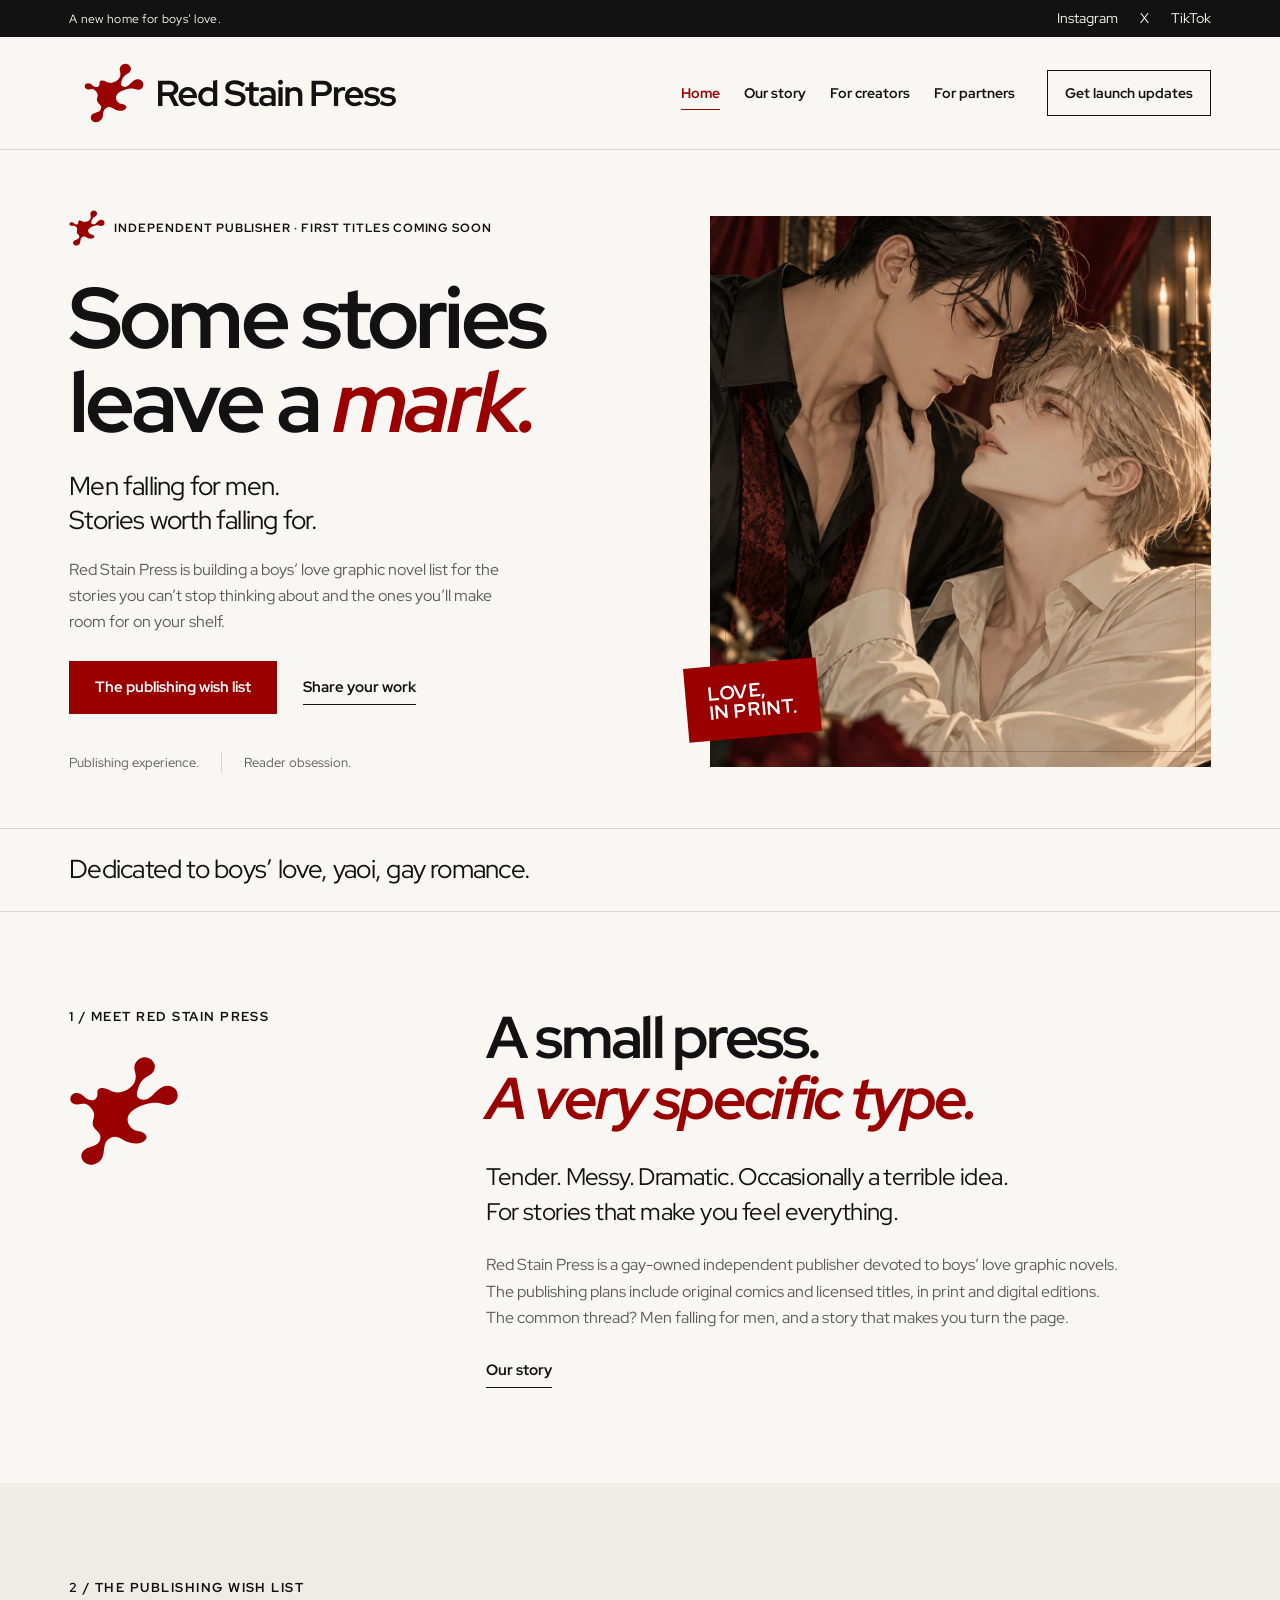
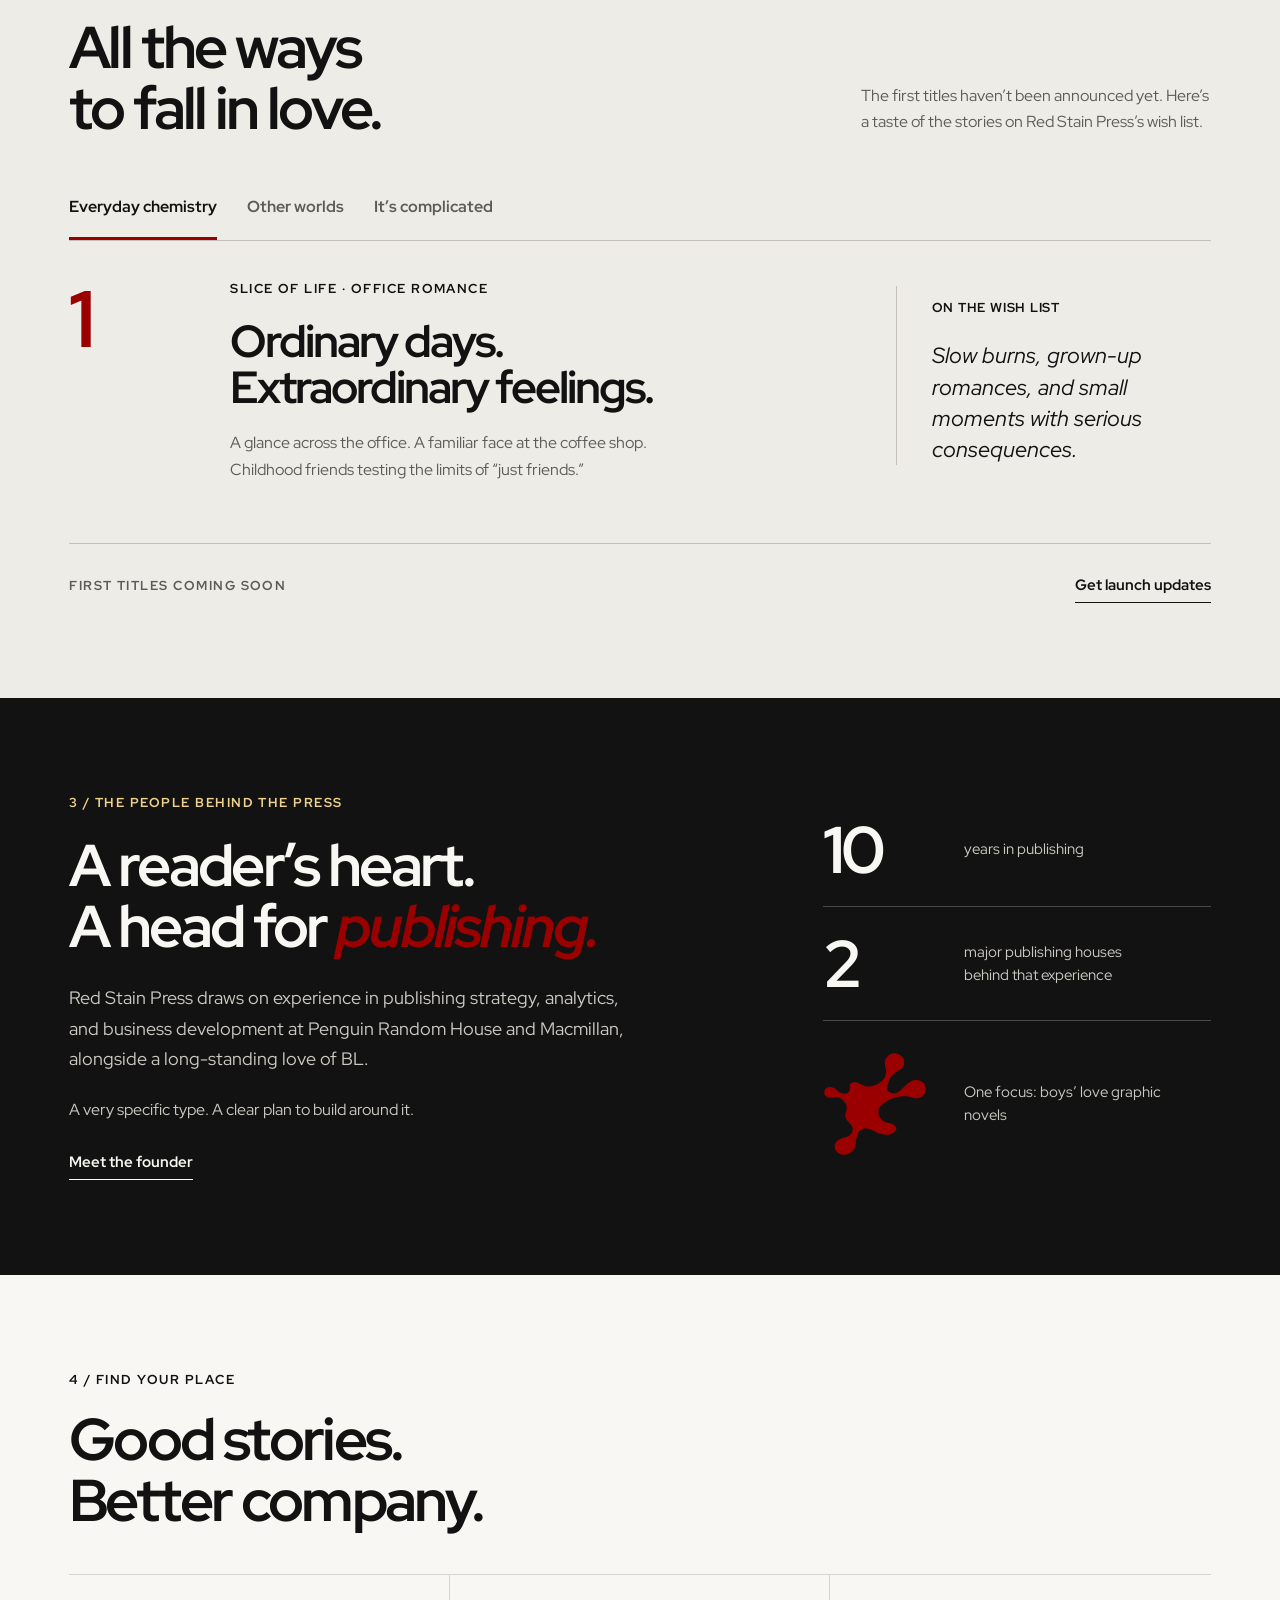
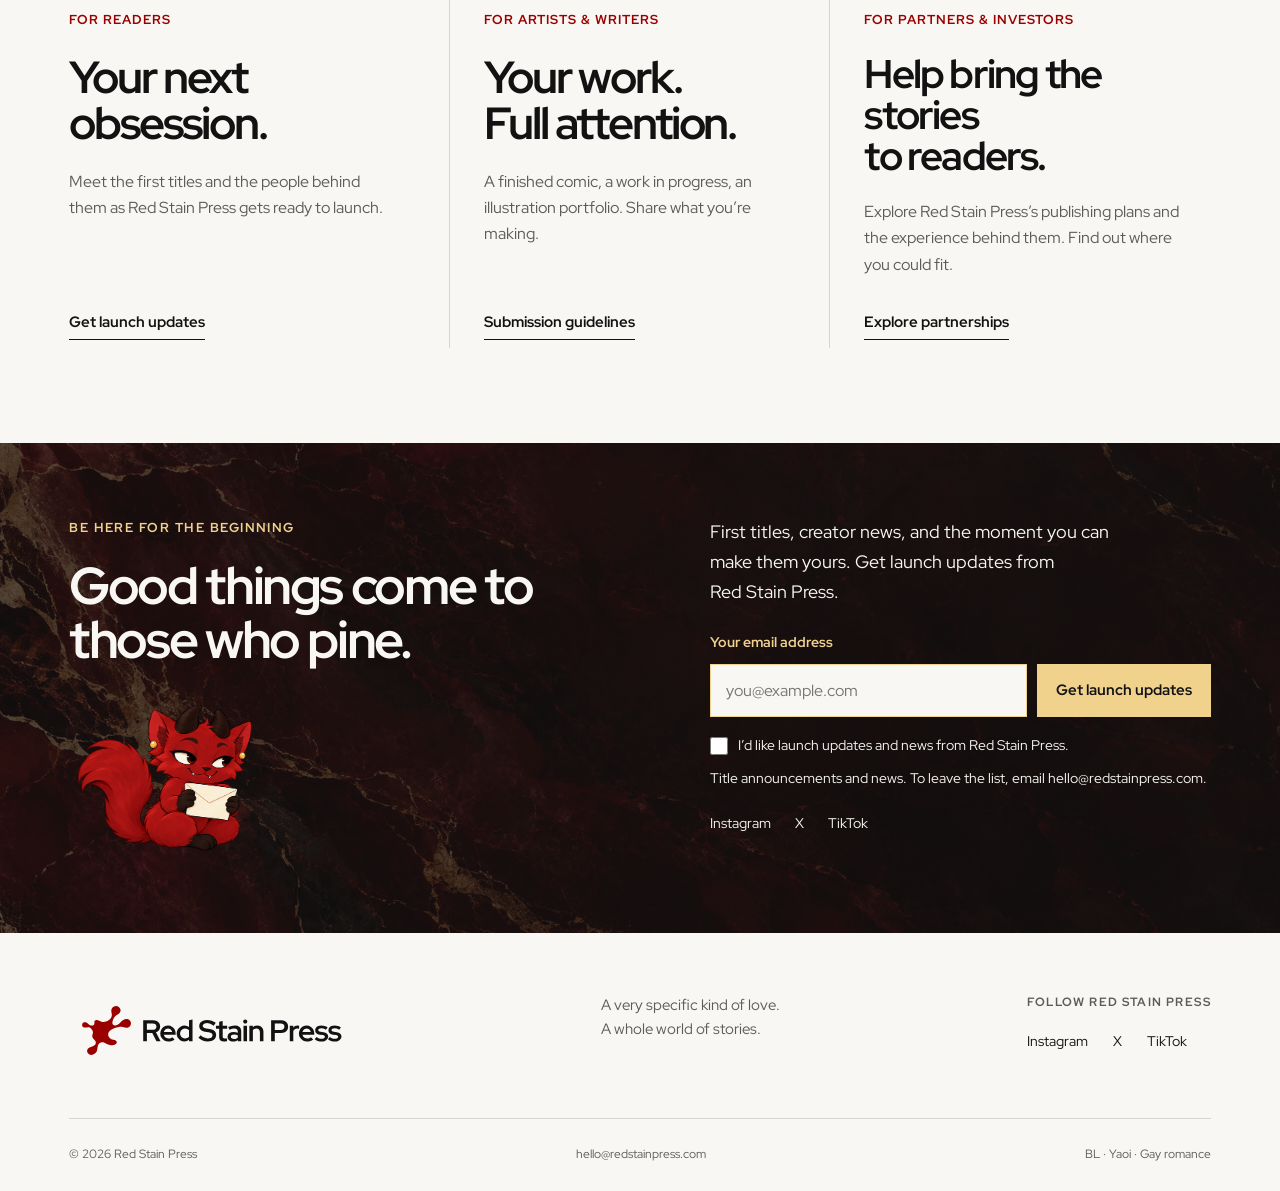
==== commit eb15e697: "10-4-26 corrections" ====
--- a/index.html
+++ b/index.html
@@ -1,8 +1,8 @@
-<!doctype html><html lang="en"><head><meta charset="utf-8"><meta name="viewport" content="width=device-width, initial-scale=1"><title>Stories that leave a mark — Red Stain Press</title><meta name="description" content="Meet Red Stain Press, a gay-owned independent publisher devoted to boys’ love, yaoi, gay romance graphic novels. Get launch news or share your work."><link rel="canonical" href="https://redstainpress.com/"><meta name="theme-color" content="#9B0000"><link rel="icon" type="image/svg+xml" href="assets/brand/favicon.svg" sizes="any"><link rel="icon" type="image/x-icon" href="assets/brand/favicon.ico"><link rel="icon" type="image/png" href="assets/brand/favicon-32.png" sizes="32x32"><link rel="apple-touch-icon" href="assets/brand/apple-touch-icon-180.png" sizes="180x180"><link rel="preload" href="assets/fonts/RedHatDisplay-Variable.woff2" as="font" type="font/woff2" crossorigin><link rel="stylesheet" href="style.css?v=17f06ce0e6"><script src="script.js?v=854767b609" defer></script><script src="forms.js?v=d2f15162d6" defer></script><meta property="og:type" content="website"><meta property="og:site_name" content="Red Stain Press"><meta property="og:title" content="Stories that leave a mark — Red Stain Press"><meta property="og:description" content="Meet Red Stain Press, a gay-owned independent publisher devoted to boys’ love, yaoi, gay romance graphic novels. Get launch news or share your work."><meta property="og:url" content="https://redstainpress.com/"><meta property="og:image" content="https://redstainpress.com/assets/brand/rsp-social-preview.png"><meta property="og:image:width" content="1200"><meta property="og:image:height" content="630"><meta property="og:image:alt" content="Red Stain Press red splash logo and full company name on paper."><meta name="twitter:card" content="summary_large_image"><meta name="twitter:title" content="Stories that leave a mark — Red Stain Press"><meta name="twitter:description" content="Meet Red Stain Press, a gay-owned independent publisher devoted to boys’ love, yaoi, gay romance graphic novels. Get launch news or share your work."><meta name="twitter:image" content="https://redstainpress.com/assets/brand/rsp-social-preview.png"><meta name="twitter:image:alt" content="Red Stain Press red splash logo and full company name on paper."></head><body><a class="skip-link" href="#main">Skip to content</a><div class="social-strip"><span>A new home for boys’ love.</span><div aria-label="Social media"><a href="https://www.instagram.com/redstainpress" target="_blank" rel="noopener noreferrer" aria-label="Red Stain Press on Instagram">Instagram</a><a href="https://x.com/redstainpress" target="_blank" rel="noopener noreferrer" aria-label="Red Stain Press on X">X</a><a href="https://www.tiktok.com/@redstainpress" target="_blank" rel="noopener noreferrer" aria-label="Red Stain Press on TikTok">TikTok</a></div></div><header class="site-header"><div class="header-inner"><a class="brand" href="index.html" aria-label="Red Stain Press home"><img class="brand-lockup" src="assets/brand/rsp-logo-horizontal.svg" width="342" height="90" alt=""></a><button class="menu-toggle" type="button" aria-expanded="false" aria-controls="primary-nav">Menu <span aria-hidden="true">☰</span></button><nav id="primary-nav" aria-label="Main navigation"><a aria-current="page" href="index.html">Home</a><a  href="about.html">Our story</a><a  href="creators.html">For creators</a><a  href="partners.html">For partners</a><a class="nav-cta" href="index.html#signup-form">Get launch updates</a><div class="nav-socials" aria-label="Follow Red Stain Press"><a href="https://www.instagram.com/redstainpress" target="_blank" rel="noopener noreferrer" aria-label="Red Stain Press on Instagram">Instagram</a><a href="https://x.com/redstainpress" target="_blank" rel="noopener noreferrer" aria-label="Red Stain Press on X">X</a><a href="https://www.tiktok.com/@redstainpress" target="_blank" rel="noopener noreferrer" aria-label="Red Stain Press on TikTok">TikTok</a></div></nav></div></header><main id="main">
+<!doctype html><html lang="en"><head><meta charset="utf-8"><meta name="viewport" content="width=device-width, initial-scale=1"><title>Stories that leave a mark — Red Stain Press</title><meta name="description" content="Meet Red Stain Press, a gay-owned independent publisher devoted to boys’ love, yaoi, gay romance graphic novels. Get launch news or share your work."><link rel="canonical" href="https://redstainpress.com/"><meta name="theme-color" content="#9B0000"><link rel="icon" type="image/svg+xml" href="assets/brand/favicon.svg" sizes="any"><link rel="icon" type="image/x-icon" href="assets/brand/favicon.ico"><link rel="icon" type="image/png" href="assets/brand/favicon-32.png" sizes="32x32"><link rel="apple-touch-icon" href="assets/brand/apple-touch-icon-180.png" sizes="180x180"><link rel="preload" href="assets/fonts/RedHatDisplay-Variable.woff2" as="font" type="font/woff2" crossorigin><link rel="stylesheet" href="style.css?v=1774f22d43"><script src="script.js?v=854767b609" defer></script><script src="forms.js?v=884797b6ab" defer></script><meta property="og:type" content="website"><meta property="og:site_name" content="Red Stain Press"><meta property="og:title" content="Stories that leave a mark — Red Stain Press"><meta property="og:description" content="Meet Red Stain Press, a gay-owned independent publisher devoted to boys’ love, yaoi, gay romance graphic novels. Get launch news or share your work."><meta property="og:url" content="https://redstainpress.com/"><meta property="og:image" content="https://redstainpress.com/assets/brand/rsp-social-preview.png"><meta property="og:image:width" content="1200"><meta property="og:image:height" content="630"><meta property="og:image:alt" content="Red Stain Press red splash logo and full company name on paper."><meta name="twitter:card" content="summary_large_image"><meta name="twitter:title" content="Stories that leave a mark — Red Stain Press"><meta name="twitter:description" content="Meet Red Stain Press, a gay-owned independent publisher devoted to boys’ love, yaoi, gay romance graphic novels. Get launch news or share your work."><meta name="twitter:image" content="https://redstainpress.com/assets/brand/rsp-social-preview.png"><meta name="twitter:image:alt" content="Red Stain Press red splash logo and full company name on paper."></head><body><a class="skip-link" href="#main">Skip to content</a><div class="social-strip"><span>A new home for boys’ love.</span><div aria-label="Social media"><a href="https://www.instagram.com/redstainpress" target="_blank" rel="noopener noreferrer" aria-label="Red Stain Press on Instagram">Instagram</a><a href="https://x.com/redstainpress" target="_blank" rel="noopener noreferrer" aria-label="Red Stain Press on X">X</a><a href="https://www.tiktok.com/@redstainpress" target="_blank" rel="noopener noreferrer" aria-label="Red Stain Press on TikTok">TikTok</a></div></div><header class="site-header"><div class="header-inner"><a class="brand" href="index.html" aria-label="Red Stain Press home"><img class="brand-lockup" src="assets/brand/rsp-logo-horizontal.svg" width="342" height="90" alt=""></a><button class="menu-toggle" type="button" aria-expanded="false" aria-controls="primary-nav">Menu <span aria-hidden="true">☰</span></button><nav id="primary-nav" aria-label="Main navigation"><a aria-current="page" href="index.html">Home</a><a  href="about.html">Our story</a><a  href="creators.html">For creators</a><a  href="partners.html">For partners</a><a class="nav-cta" href="index.html#signup-form">Get launch updates</a><div class="nav-socials" aria-label="Follow Red Stain Press"><a href="https://www.instagram.com/redstainpress" target="_blank" rel="noopener noreferrer" aria-label="Red Stain Press on Instagram">Instagram</a><a href="https://x.com/redstainpress" target="_blank" rel="noopener noreferrer" aria-label="Red Stain Press on X">X</a><a href="https://www.tiktok.com/@redstainpress" target="_blank" rel="noopener noreferrer" aria-label="Red Stain Press on TikTok">TikTok</a></div></nav></div></header><main id="main">
 <section class="hero section-pad"><div class="hero-copy"><div class="eyebrow"><span class="small-mark"></span>Independent publisher · First titles coming soon</div><h1>Some stories<br>leave a <em>mark.</em></h1><p class="hero-lede">Men falling for men.<br>Stories worth falling for.</p><p class="hero-description"><span class="company-name">Red Stain Press</span> is building a boys’ love graphic novel list for the stories you can’t stop thinking about and the ones you’ll make room for on your shelf.</p><div class="button-row"><a class="button" href="#our-list">The publishing wish list</a><a class="text-link" href="creators.html">Share your work</a></div><div class="hero-footnote"><span>Publishing experience.</span><span>Reader obsession.</span></div></div><figure class="hero-art"><div class="art-frame"><img src="assets/manhwa-hero-v2.webp" width="1024" height="1280" alt="Manhwa-style illustration of two adult men in an intimate near-embrace, with red and gold accents." fetchpriority="high"><div class="art-stamp" aria-hidden="true">LOVE,<br>IN PRINT.</div></div></figure></section>
 <div class="genre-band" aria-label="Our publishing focus"><p>Dedicated to boys’ love, yaoi, gay romance.</p></div>
 <section class="intro section-pad"><div class="section-label"><span class="eyebrow">1 / Meet <span class="company-name">Red Stain Press</span></span><img src="assets/brand/rsp-symbol.svg" width="110" height="110" alt="" loading="lazy"></div><div><h2>A small press.<br><em>A very specific type.</em></h2><p class="large-copy">Tender. Messy. Dramatic. Occasionally a terrible idea.<br>For stories that make you feel everything.</p><p><span class="company-name">Red Stain Press</span> is a gay-owned independent publisher devoted to boys’ love graphic novels. The publishing plans include original comics and licensed titles, in print and digital editions. The common thread? Men falling for men, and a story that makes you turn the page.</p><a class="text-link" href="about.html">Our story</a></div></section>
 <section class="list-section section-pad" id="our-list"><div class="section-heading"><div><span class="eyebrow">2 / The publishing wish list</span><h2>All the ways<br>to fall in love.</h2></div><p>The first titles haven’t been announced yet. Here’s a taste of the stories on <span class="company-name">Red Stain Press’s</span> wish list.</p></div><div class="trope-tabs" role="tablist" aria-label="Explore our publishing interests"><button id="tab-everyday" role="tab" aria-selected="true" aria-controls="trope-panel" data-trope="everyday">Everyday chemistry</button><button id="tab-fantasy" role="tab" aria-selected="false" aria-controls="trope-panel" data-trope="fantasy" tabindex="-1">Other worlds</button><button id="tab-complicated" role="tab" aria-selected="false" aria-controls="trope-panel" data-trope="complicated" tabindex="-1">It’s complicated</button></div><div id="trope-panel" role="tabpanel" aria-labelledby="tab-everyday" tabindex="0"><div class="trope-feature"><span class="trope-number" aria-hidden="true">1</span><div><span class="eyebrow" id="trope-label">Slice of life · Office romance</span><h3 id="trope-title">Ordinary days.<br>Extraordinary feelings.</h3><p id="trope-copy">A glance across the office. A familiar face at the coffee shop. Childhood friends testing the limits of “just friends.”</p></div><div class="trope-note"><span>On the wish list</span><p id="trope-note">Slow burns, grown-up romances, and small moments with serious consequences.</p></div></div></div><div class="catalog-note"><span class="eyebrow">First titles coming soon</span><a href="index.html#signup-form" class="text-link">Get launch updates</a></div></section>
-<section class="expertise section-pad"><div><span class="eyebrow">3 / The people behind the press</span><h2>A reader’s heart.<br>A head for <em>publishing.</em></h2><p><span class="company-name">Red Stain Press</span> draws on experience in publishing strategy, analytics, and business development at Penguin Random House and Macmillan, alongside a long-standing love of BL.</p><p class="expertise-signoff">A very specific type. A clear plan to build around it.</p><a class="text-link" href="about.html#founder">Meet the founder</a></div><div class="expertise-facts"><div><span class="fact">9+</span><span>years on the business side of publishing</span></div><div><span class="fact">2</span><span>major publishing houses behind that experience</span></div><div class="fact-last"><img class="brand-mark-on-dark" src="assets/brand/rsp-symbol.svg" width="74" height="74" alt=""><span>One focus: boys’ love graphic novels</span></div></div></section>
+<section class="expertise section-pad"><div><span class="eyebrow">3 / The people behind the press</span><h2>A reader’s heart.<br>A head for <em>publishing.</em></h2><p><span class="company-name">Red Stain Press</span> draws on experience in publishing strategy, analytics, and business development at Penguin Random House and Macmillan, alongside a long-standing love of BL.</p><p class="expertise-signoff">A very specific type. A clear plan to build around it.</p><a class="text-link" href="about.html#founder">Meet the founder</a></div><div class="expertise-facts"><div><span class="fact">10</span><span>years in publishing</span></div><div><span class="fact">2</span><span>major publishing houses behind that experience</span></div><div class="fact-last"><img class="brand-mark-on-dark" src="assets/brand/rsp-symbol.svg" width="74" height="74" alt=""><span>One focus: boys’ love graphic novels</span></div></div></section>
 <section class="audiences section-pad"><div class="section-heading"><div><span class="eyebrow">4 / Find your place</span><h2>Good stories.<br>Better company.</h2></div></div><div class="audience-grid"><article><span class="eyebrow">For readers</span><h3>Your next<br>obsession.</h3><p>Meet the first titles and the people behind them as <span class="company-name">Red Stain Press</span> gets ready to launch.</p><a class="text-link" href="index.html#signup-form">Get launch updates</a></article><article><span class="eyebrow">For artists & writers</span><h3>Your work.<br>Full attention.</h3><p>A finished comic, a work in progress, an illustration portfolio. Share what you’re making.</p><a class="text-link" href="creators.html">Submission guidelines</a></article><article><span class="eyebrow">For partners & investors</span><h3>Help bring the stories<br>to readers.</h3><p>Explore <span class="company-name">Red Stain Press’s</span> publishing plans and the experience behind them. Find out where you could fit.</p><a class="text-link" href="partners.html">Explore partnerships</a></article></div></section>
 <section class="updates section-pad" id="updates"><div><span class="eyebrow">Be here for the beginning</span><h2>Good things come to<br>those who pine.</h2><img class="smudge-newsletter" src="assets/smudge/Smudge-Newsletter-w512.png" width="512" height="427" alt="" loading="lazy"></div><div><p>First titles, creator news, and the moment you can make them yours. Get launch updates from <span class="company-name">Red Stain Press</span>.</p><form class="newsletter-form" id="signup-form" data-newsletter data-endpoint="https://script.google.com/macros/s/AKfycbwiBSSYZHi8AgSeNt6zwCwIirHQGSG9rbxlTgSQbGz2_f6EEWNxwoJRseT6T_4bfnNV/exec"><label for="signup-email">Your email address</label><div class="newsletter-fields"><input id="signup-email" name="email" type="email" autocomplete="email" placeholder="you@example.com" required maxlength="254" aria-describedby="signup-note"><button type="submit" class="button light">Get launch updates</button></div><label class="signup-consent"><input type="checkbox" name="consent" required value="yes"> <span>I’d like launch updates and news from <span class="company-name">Red Stain Press</span>.</span></label><p class="form-note" id="signup-note" role="status" aria-live="polite">Title announcements and news. To leave the list, email <a href="mailto:hello@redstainpress.com">hello@redstainpress.com</a>.</p><noscript><p>To sign up, enable JavaScript or email <a href="mailto:hello@redstainpress.com?subject=Launch%20updates">hello@redstainpress.com</a>.</p></noscript></form><div class="updates-socials"><a href="https://www.instagram.com/redstainpress" target="_blank" rel="noopener noreferrer" aria-label="Red Stain Press on Instagram">Instagram</a><a href="https://x.com/redstainpress" target="_blank" rel="noopener noreferrer" aria-label="Red Stain Press on X">X</a><a href="https://www.tiktok.com/@redstainpress" target="_blank" rel="noopener noreferrer" aria-label="Red Stain Press on TikTok">TikTok</a></div></div></section></main><footer class="site-footer"><div class="footer-top"><a class="brand footer-brand" href="index.html" aria-label="Red Stain Press home"><img class="brand-lockup" src="assets/brand/rsp-logo-horizontal.svg" width="342" height="90" alt=""></a><p>A very specific kind of love.<br>A whole world of stories.</p><div class="footer-social"><span class="eyebrow">Follow <span class="company-name">Red Stain Press</span></span><div><a href="https://www.instagram.com/redstainpress" target="_blank" rel="noopener noreferrer" aria-label="Red Stain Press on Instagram">Instagram</a><a href="https://x.com/redstainpress" target="_blank" rel="noopener noreferrer" aria-label="Red Stain Press on X">X</a><a href="https://www.tiktok.com/@redstainpress" target="_blank" rel="noopener noreferrer" aria-label="Red Stain Press on TikTok">TikTok</a></div></div></div><div class="footer-bottom"><span>© 2026 <span class="company-name">Red Stain Press</span></span><a href="mailto:hello@redstainpress.com">hello@redstainpress.com</a><span>BL · Yaoi · Gay romance</span></div></footer></body></html>
--- a/style.css
+++ b/style.css
@@ -101,26 +101,45 @@
   font-weight: inherit;
   letter-spacing: inherit;
 }
-.pullquote h2, .trope-number, .expertise-facts .fact {
+.pullquote h2, .trope-number, .expertise-facts .fact, .art-stamp, .step {
   font-weight: 700;
 }
 .hero-lede, .genre-band, .trope-note p {
   font-weight: 400;
 }
 .newsletter-form > label:first-child { font-weight: 700; }
-/* Gold is readable on ink; the red symbol keeps a quiet paper surface. */
-.expertise h2 em, .pullquote em, .partner-contact h2 em,
-.expertise .text-link:hover, .partner-contact .text-link:hover {
+/* Large statement accents use brand red; small dark-section labels may use gold. */
+.expertise h2 em, .pullquote h2 em, .partner-contact h2 em { color: var(--red); }
+
+.expertise .text-link:hover, .partner-contact .text-link:hover,
+.partner-contact .contact-email a:hover {
   color: var(--gold);
 }
 .brand-mark-on-dark {
-  background: var(--paper);
-  padding: 8px;
+  background: transparent;
+  padding: 0;
   width: 104px;
   height: auto;
   flex: none;
 }
-.expertise-facts .fact-last { gap: 28px; }
+/* Every fact description starts at the same column, including the native symbol row. */
+.expertise-facts {
+  --fact-column: 115px;
+  --fact-gap: 26px;
+  display: grid;
+  gap: 0;
+}
+.expertise-facts > div {
+  display: grid;
+  grid-template-columns: var(--fact-column) minmax(0, 1fr);
+  gap: var(--fact-gap);
+  align-items: center;
+  padding: 23px 0;
+  border-bottom: 1px solid #494949;
+}
+.expertise-facts .fact { min-width: 0; }
+.expertise-facts .fact-last { gap: var(--fact-gap); border: 0; padding-top: 30px; }
+@media (max-width: 1100px) { .expertise-facts { --fact-column: 90px; } }
 .updates {
   background-image: linear-gradient(90deg, rgb(18 18 18 / .72), rgb(18 18 18 / .78)), url('assets/red-gold-marble-banner.webp');
   color: var(--paper);
@@ -143,8 +162,8 @@
   width: clamp(160px, 15vw, 220px);
   height: auto;
   margin: 30px 0 0;
-  padding: 16px;
-  background: var(--paper);
+  padding: 0;
+  background: transparent;
   object-fit: contain;
 }
 /* Focus stays visible on both paper and dark surfaces. */
@@ -185,9 +204,12 @@
   .brand .brand-lockup { width: 240px; }
   .footer-brand .brand-lockup { width: 260px; }
   .header-inner { min-height: 86px; gap: 10px; }
+  /* Keep the Menu button inside the shared gutter at intermediate phone widths. */
+  .header-inner > .brand { min-width: 0; flex-shrink: 1; }
+  .header-inner > .menu-toggle { flex: none; }
   .menu-toggle { gap: 6px; padding: 8px; font-size: .8rem; }
   .smudge-newsletter { width: 160px; margin-top: 24px; }
-  .expertise-facts .fact-last { gap: 22px; }
+  .expertise-facts { --fact-column: 88px; --fact-gap: 22px; }
   .brand-mark-on-dark { width: 88px; }
 }
 @media (max-width: 360px) {
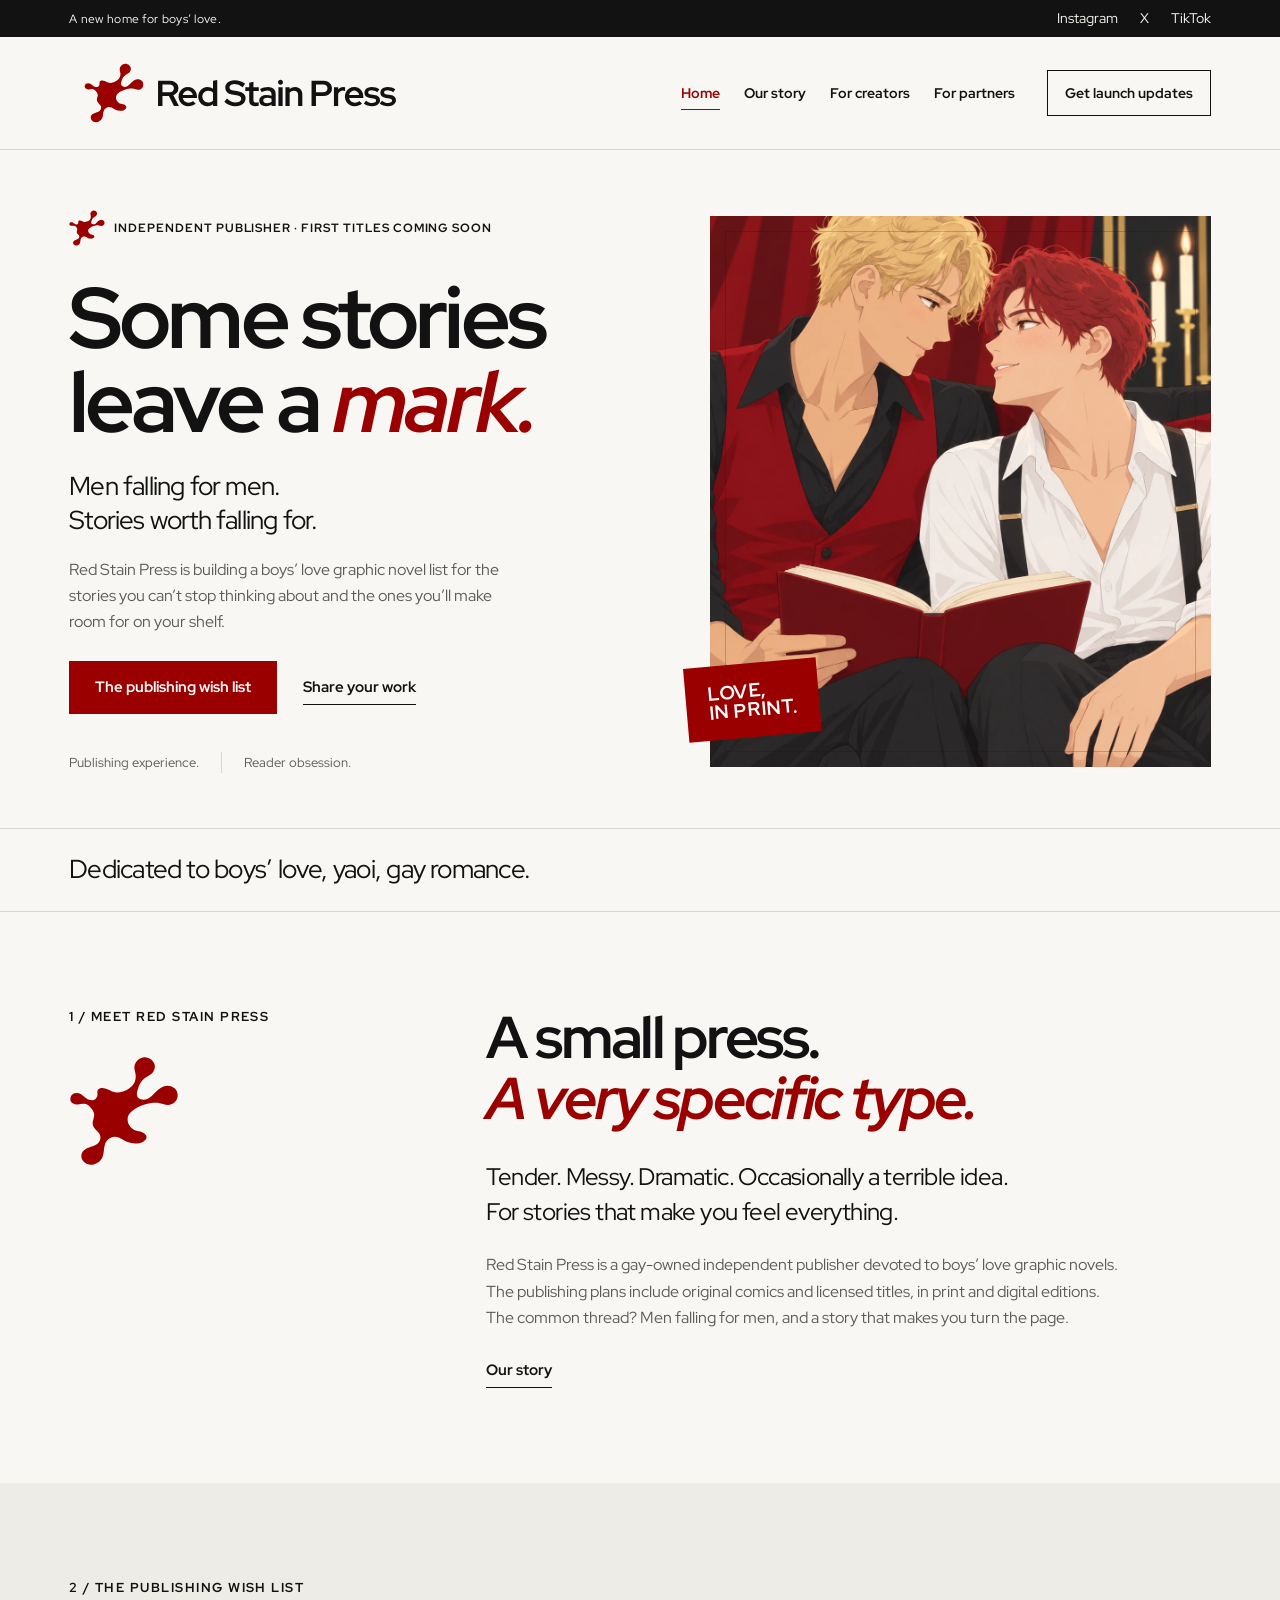
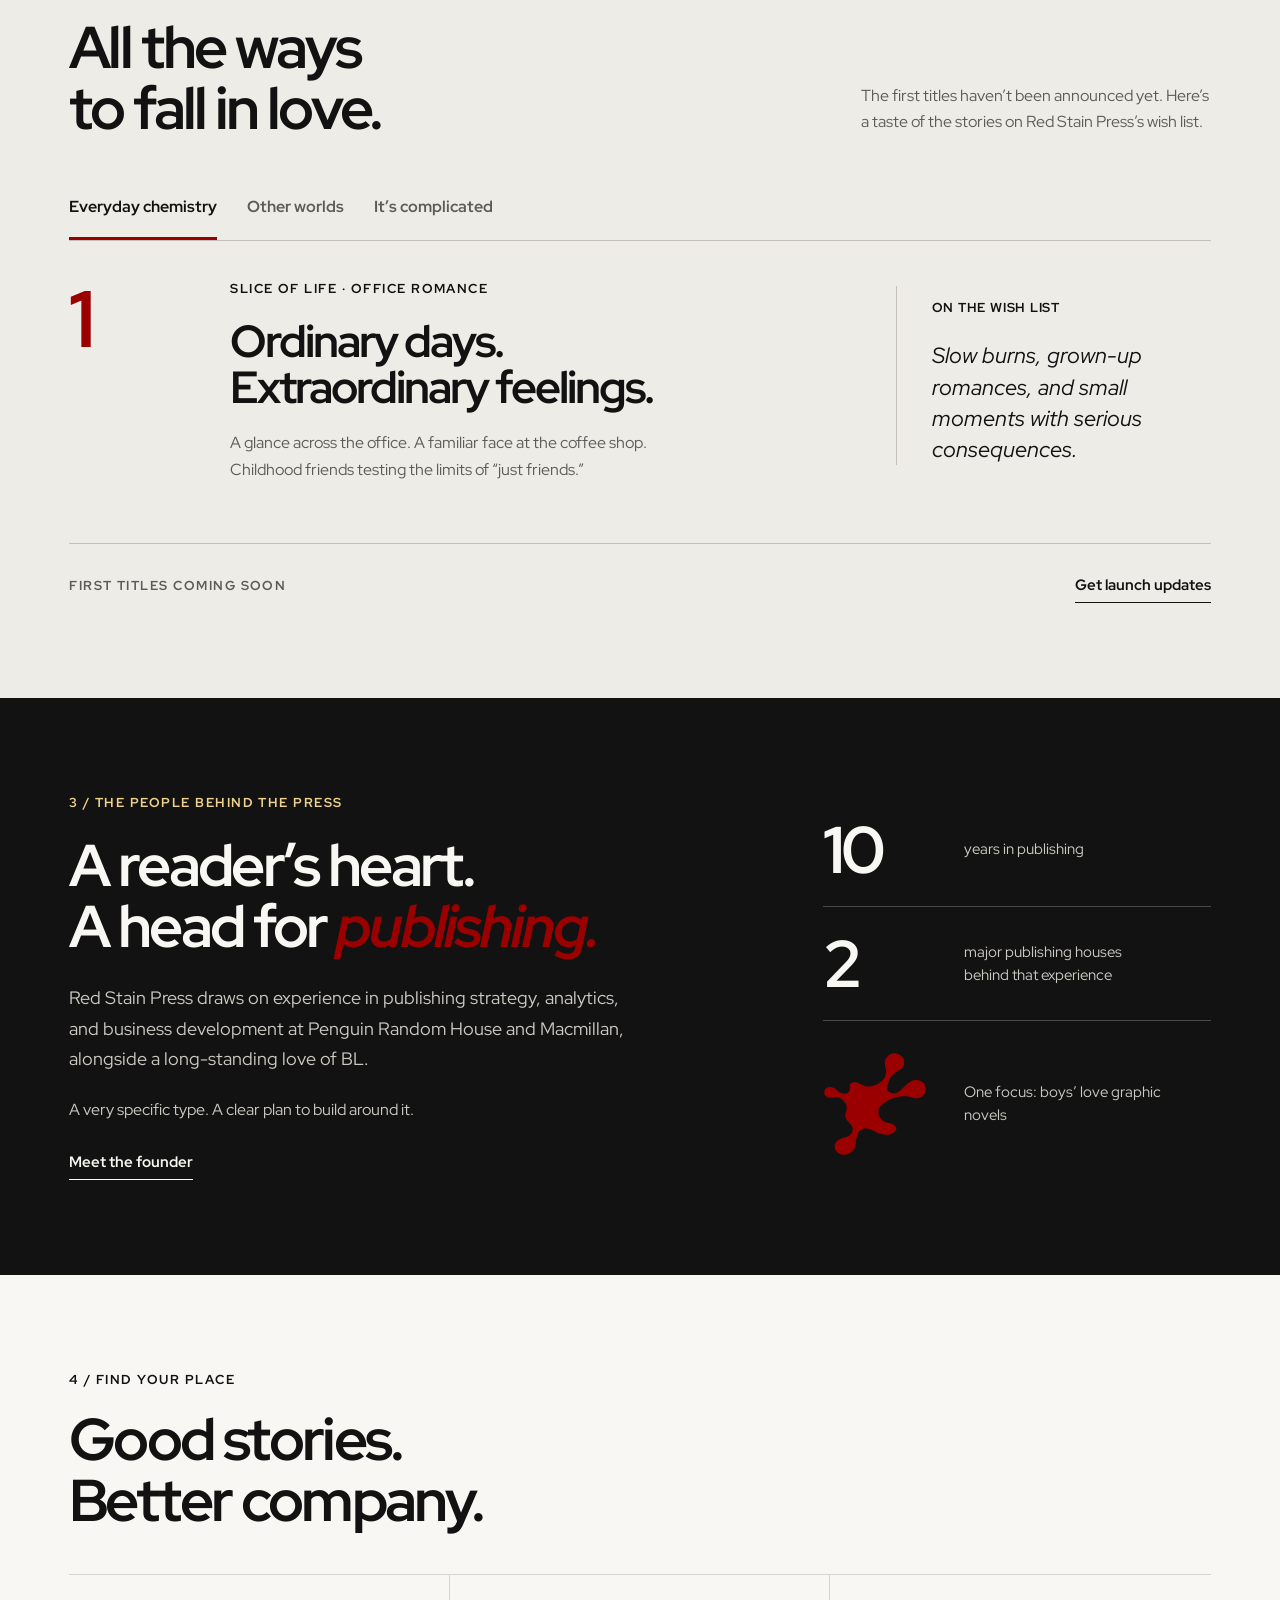
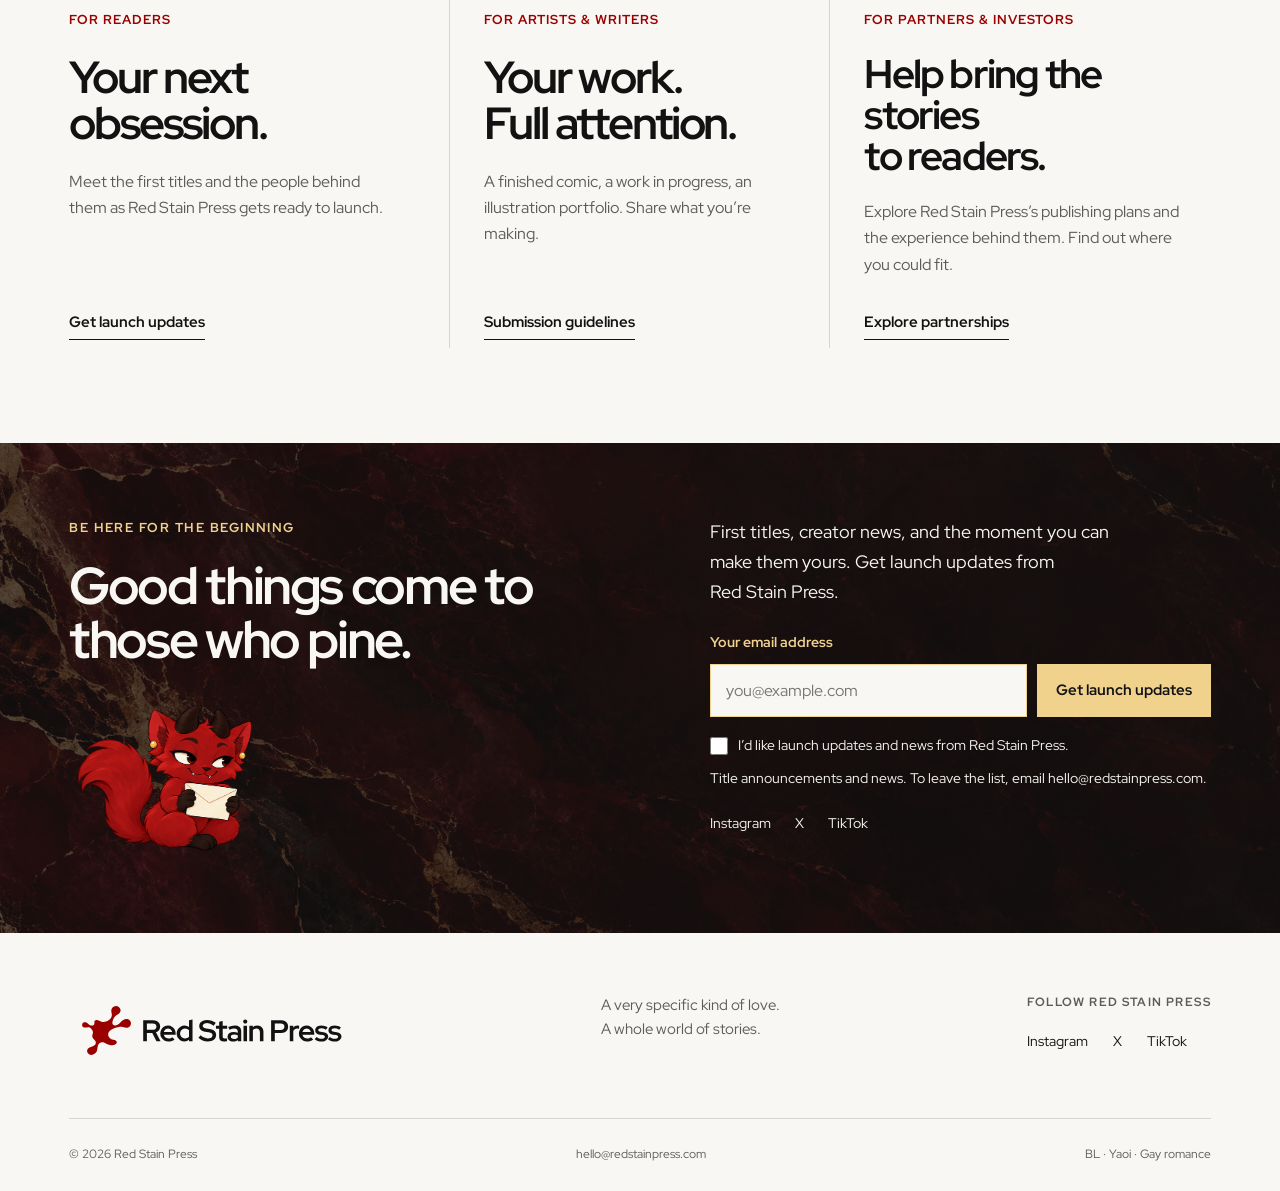
==== commit 870d6e9b: "Use selected shared-book hero on homepage" ====
--- a/index.html
+++ b/index.html
@@ -1,5 +1,5 @@
 <!doctype html><html lang="en"><head><meta charset="utf-8"><meta name="viewport" content="width=device-width, initial-scale=1"><title>Stories that leave a mark — Red Stain Press</title><meta name="description" content="Meet Red Stain Press, a gay-owned independent publisher devoted to boys’ love, yaoi, gay romance graphic novels. Get launch news or share your work."><link rel="canonical" href="https://redstainpress.com/"><meta name="theme-color" content="#9B0000"><link rel="icon" type="image/svg+xml" href="assets/brand/favicon.svg" sizes="any"><link rel="icon" type="image/x-icon" href="assets/brand/favicon.ico"><link rel="icon" type="image/png" href="assets/brand/favicon-32.png" sizes="32x32"><link rel="apple-touch-icon" href="assets/brand/apple-touch-icon-180.png" sizes="180x180"><link rel="preload" href="assets/fonts/RedHatDisplay-Variable.woff2" as="font" type="font/woff2" crossorigin><link rel="stylesheet" href="style.css?v=1774f22d43"><script src="script.js?v=854767b609" defer></script><script src="forms.js?v=884797b6ab" defer></script><meta property="og:type" content="website"><meta property="og:site_name" content="Red Stain Press"><meta property="og:title" content="Stories that leave a mark — Red Stain Press"><meta property="og:description" content="Meet Red Stain Press, a gay-owned independent publisher devoted to boys’ love, yaoi, gay romance graphic novels. Get launch news or share your work."><meta property="og:url" content="https://redstainpress.com/"><meta property="og:image" content="https://redstainpress.com/assets/brand/rsp-social-preview.png"><meta property="og:image:width" content="1200"><meta property="og:image:height" content="630"><meta property="og:image:alt" content="Red Stain Press red splash logo and full company name on paper."><meta name="twitter:card" content="summary_large_image"><meta name="twitter:title" content="Stories that leave a mark — Red Stain Press"><meta name="twitter:description" content="Meet Red Stain Press, a gay-owned independent publisher devoted to boys’ love, yaoi, gay romance graphic novels. Get launch news or share your work."><meta name="twitter:image" content="https://redstainpress.com/assets/brand/rsp-social-preview.png"><meta name="twitter:image:alt" content="Red Stain Press red splash logo and full company name on paper."></head><body><a class="skip-link" href="#main">Skip to content</a><div class="social-strip"><span>A new home for boys’ love.</span><div aria-label="Social media"><a href="https://www.instagram.com/redstainpress" target="_blank" rel="noopener noreferrer" aria-label="Red Stain Press on Instagram">Instagram</a><a href="https://x.com/redstainpress" target="_blank" rel="noopener noreferrer" aria-label="Red Stain Press on X">X</a><a href="https://www.tiktok.com/@redstainpress" target="_blank" rel="noopener noreferrer" aria-label="Red Stain Press on TikTok">TikTok</a></div></div><header class="site-header"><div class="header-inner"><a class="brand" href="index.html" aria-label="Red Stain Press home"><img class="brand-lockup" src="assets/brand/rsp-logo-horizontal.svg" width="342" height="90" alt=""></a><button class="menu-toggle" type="button" aria-expanded="false" aria-controls="primary-nav">Menu <span aria-hidden="true">☰</span></button><nav id="primary-nav" aria-label="Main navigation"><a aria-current="page" href="index.html">Home</a><a  href="about.html">Our story</a><a  href="creators.html">For creators</a><a  href="partners.html">For partners</a><a class="nav-cta" href="index.html#signup-form">Get launch updates</a><div class="nav-socials" aria-label="Follow Red Stain Press"><a href="https://www.instagram.com/redstainpress" target="_blank" rel="noopener noreferrer" aria-label="Red Stain Press on Instagram">Instagram</a><a href="https://x.com/redstainpress" target="_blank" rel="noopener noreferrer" aria-label="Red Stain Press on X">X</a><a href="https://www.tiktok.com/@redstainpress" target="_blank" rel="noopener noreferrer" aria-label="Red Stain Press on TikTok">TikTok</a></div></nav></div></header><main id="main">
-<section class="hero section-pad"><div class="hero-copy"><div class="eyebrow"><span class="small-mark"></span>Independent publisher · First titles coming soon</div><h1>Some stories<br>leave a <em>mark.</em></h1><p class="hero-lede">Men falling for men.<br>Stories worth falling for.</p><p class="hero-description"><span class="company-name">Red Stain Press</span> is building a boys’ love graphic novel list for the stories you can’t stop thinking about and the ones you’ll make room for on your shelf.</p><div class="button-row"><a class="button" href="#our-list">The publishing wish list</a><a class="text-link" href="creators.html">Share your work</a></div><div class="hero-footnote"><span>Publishing experience.</span><span>Reader obsession.</span></div></div><figure class="hero-art"><div class="art-frame"><img src="assets/manhwa-hero-v2.webp" width="1024" height="1280" alt="Manhwa-style illustration of two adult men in an intimate near-embrace, with red and gold accents." fetchpriority="high"><div class="art-stamp" aria-hidden="true">LOVE,<br>IN PRINT.</div></div></figure></section>
+<section class="hero section-pad"><div class="hero-copy"><div class="eyebrow"><span class="small-mark"></span>Independent publisher · First titles coming soon</div><h1>Some stories<br>leave a <em>mark.</em></h1><p class="hero-lede">Men falling for men.<br>Stories worth falling for.</p><p class="hero-description"><span class="company-name">Red Stain Press</span> is building a boys’ love graphic novel list for the stories you can’t stop thinking about and the ones you’ll make room for on your shelf.</p><div class="button-row"><a class="button" href="#our-list">The publishing wish list</a><a class="text-link" href="creators.html">Share your work</a></div><div class="hero-footnote"><span>Publishing experience.</span><span>Reader obsession.</span></div></div><figure class="hero-art"><div class="art-frame"><img src="assets/rsp-shared-story-hero-2026-10-19.webp" width="1122" height="1402" alt="Anime-style illustration of two adult men with gold and red hair sharing a book and exchanging a smile." fetchpriority="high"><div class="art-stamp" aria-hidden="true">LOVE,<br>IN PRINT.</div></div></figure></section>
 <div class="genre-band" aria-label="Our publishing focus"><p>Dedicated to boys’ love, yaoi, gay romance.</p></div>
 <section class="intro section-pad"><div class="section-label"><span class="eyebrow">1 / Meet <span class="company-name">Red Stain Press</span></span><img src="assets/brand/rsp-symbol.svg" width="110" height="110" alt="" loading="lazy"></div><div><h2>A small press.<br><em>A very specific type.</em></h2><p class="large-copy">Tender. Messy. Dramatic. Occasionally a terrible idea.<br>For stories that make you feel everything.</p><p><span class="company-name">Red Stain Press</span> is a gay-owned independent publisher devoted to boys’ love graphic novels. The publishing plans include original comics and licensed titles, in print and digital editions. The common thread? Men falling for men, and a story that makes you turn the page.</p><a class="text-link" href="about.html">Our story</a></div></section>
 <section class="list-section section-pad" id="our-list"><div class="section-heading"><div><span class="eyebrow">2 / The publishing wish list</span><h2>All the ways<br>to fall in love.</h2></div><p>The first titles haven’t been announced yet. Here’s a taste of the stories on <span class="company-name">Red Stain Press’s</span> wish list.</p></div><div class="trope-tabs" role="tablist" aria-label="Explore our publishing interests"><button id="tab-everyday" role="tab" aria-selected="true" aria-controls="trope-panel" data-trope="everyday">Everyday chemistry</button><button id="tab-fantasy" role="tab" aria-selected="false" aria-controls="trope-panel" data-trope="fantasy" tabindex="-1">Other worlds</button><button id="tab-complicated" role="tab" aria-selected="false" aria-controls="trope-panel" data-trope="complicated" tabindex="-1">It’s complicated</button></div><div id="trope-panel" role="tabpanel" aria-labelledby="tab-everyday" tabindex="0"><div class="trope-feature"><span class="trope-number" aria-hidden="true">1</span><div><span class="eyebrow" id="trope-label">Slice of life · Office romance</span><h3 id="trope-title">Ordinary days.<br>Extraordinary feelings.</h3><p id="trope-copy">A glance across the office. A familiar face at the coffee shop. Childhood friends testing the limits of “just friends.”</p></div><div class="trope-note"><span>On the wish list</span><p id="trope-note">Slow burns, grown-up romances, and small moments with serious consequences.</p></div></div></div><div class="catalog-note"><span class="eyebrow">First titles coming soon</span><a href="index.html#signup-form" class="text-link">Get launch updates</a></div></section>
